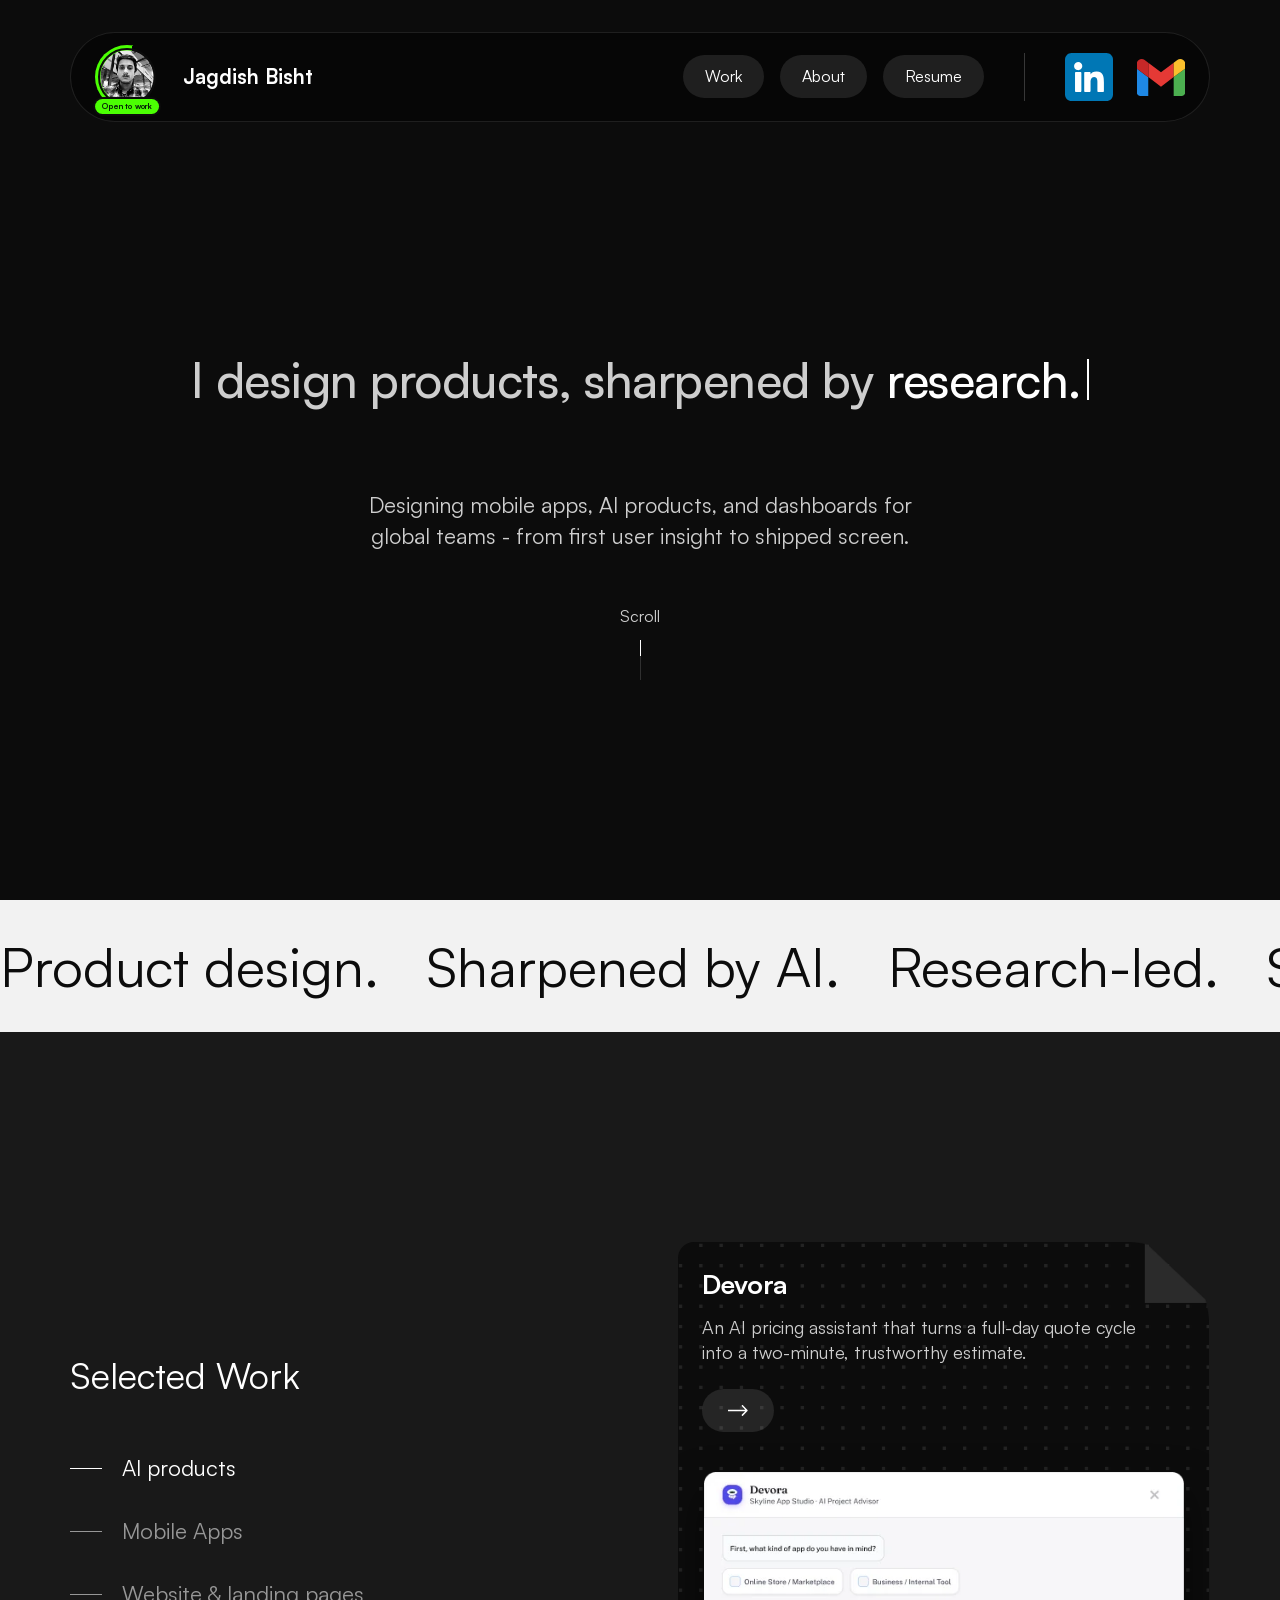
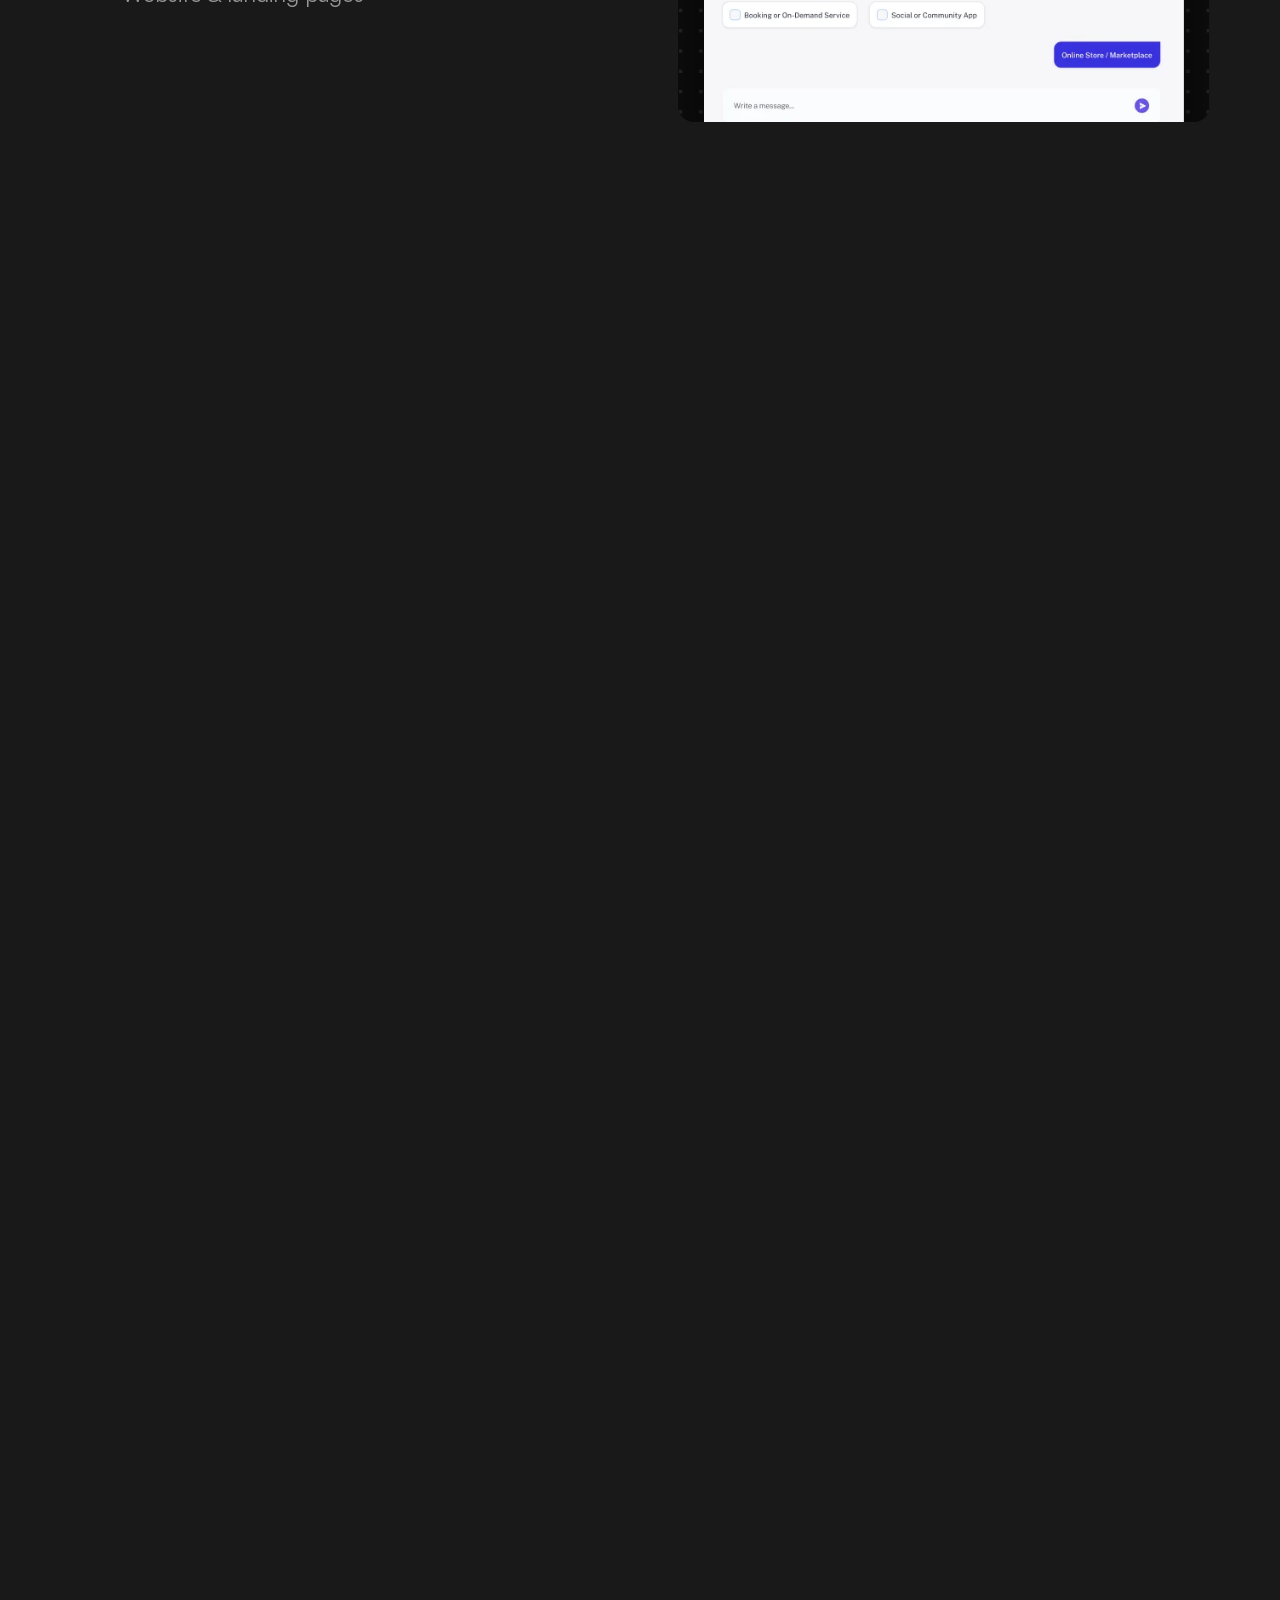
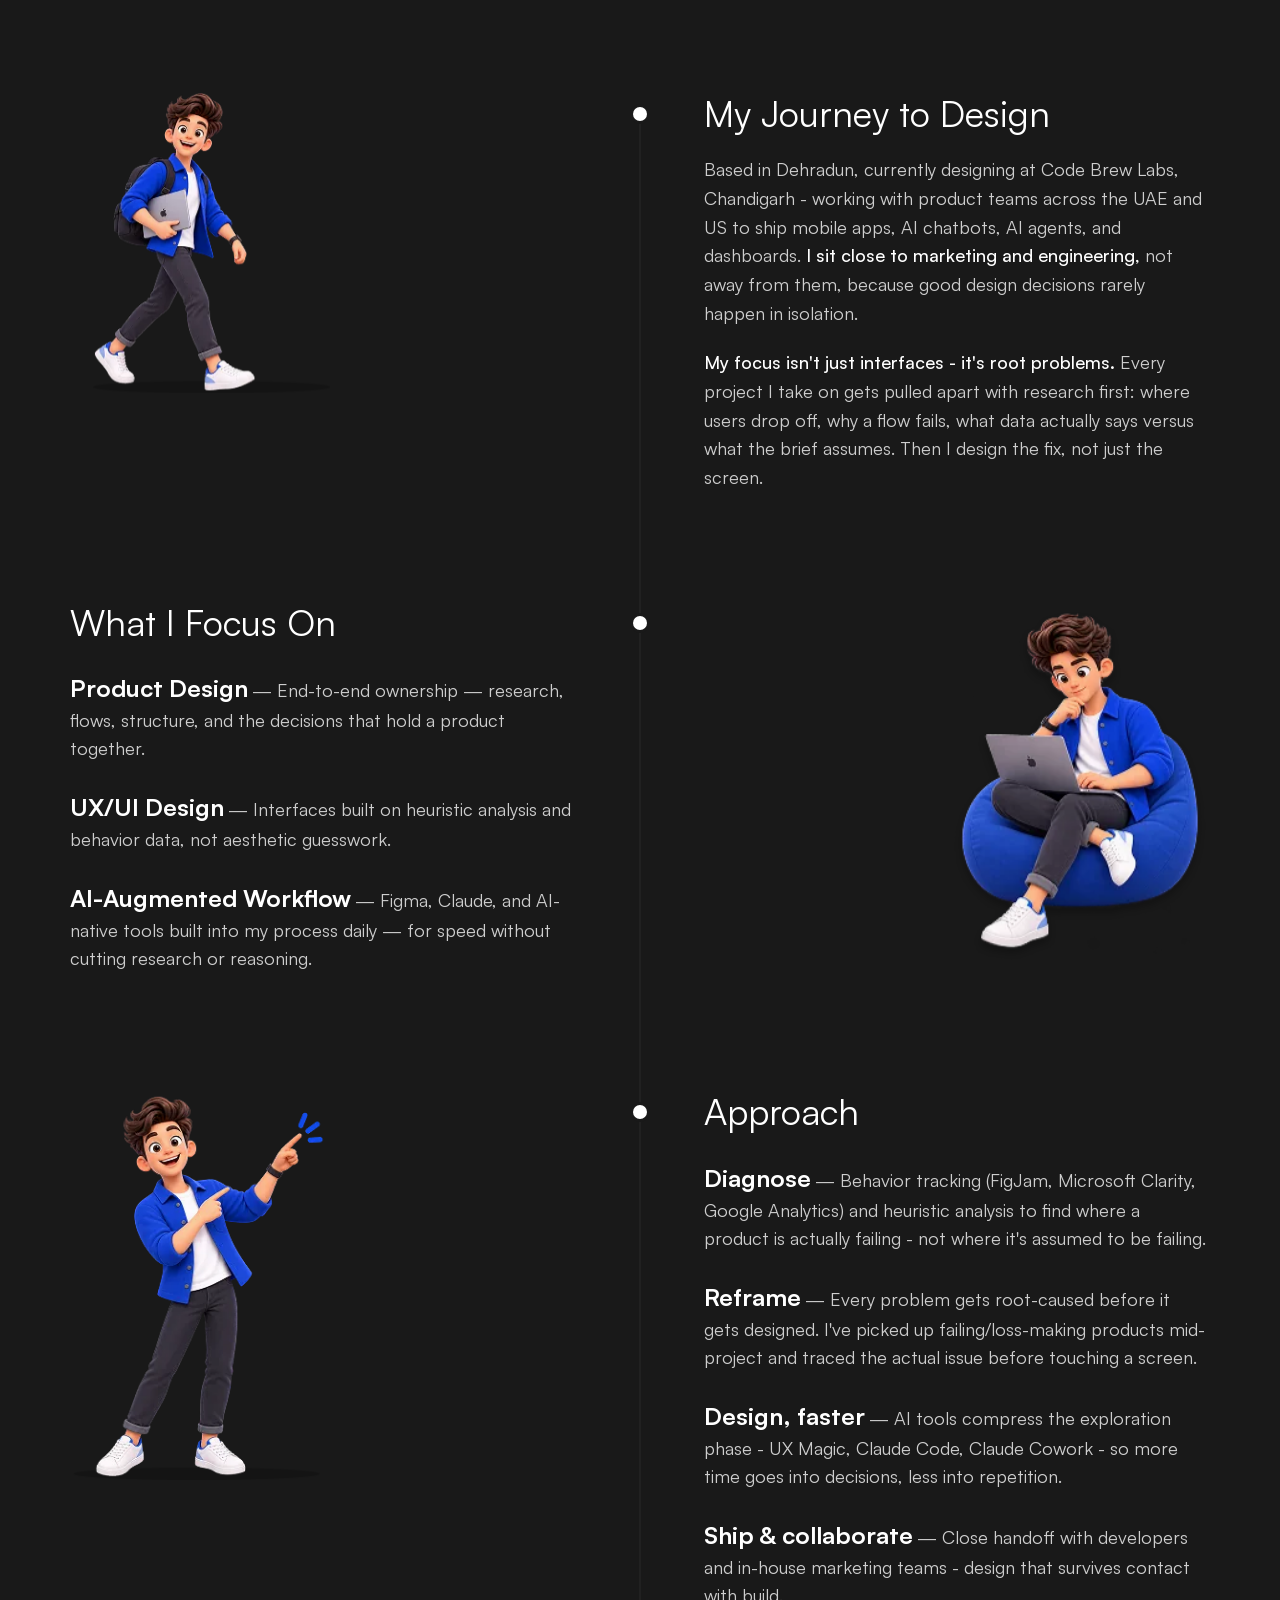
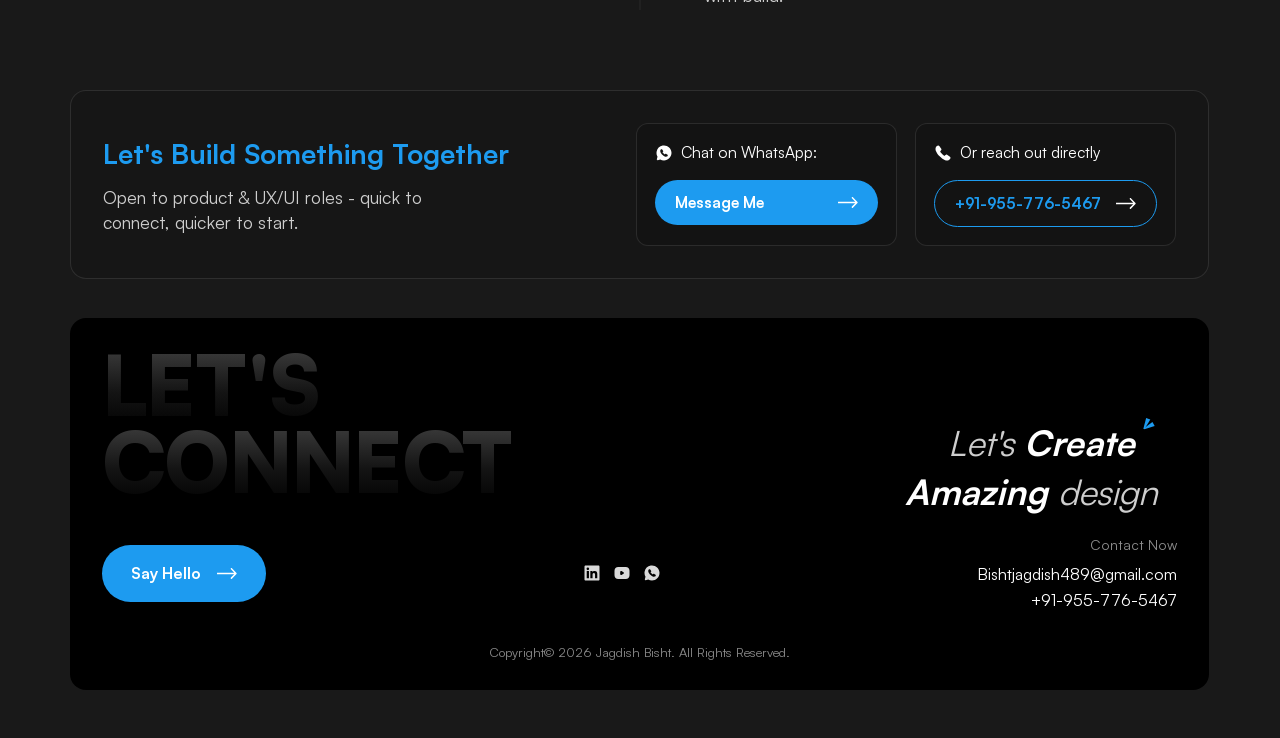
==== index.html @ d76d4dd0 "Make the Selected Work categories clickable The three category labels were decorative. They are now " ====
<!DOCTYPE html>
<html lang="en">
<head>
<meta charset="UTF-8">
<meta name="viewport" content="width=device-width, initial-scale=1.0">
<title>Jagdish Bisht — Product Designer</title>
<link rel="stylesheet" href="css/style.css?v=20260903a">
<!-- Microsoft Clarity -->
<script type="text/javascript">
  (function(c,l,a,r,i,t,y){
    c[a]=c[a]||function(){(c[a].q=c[a].q||[]).push(arguments)};
    t=l.createElement(r);t.async=1;t.src="https://www.clarity.ms/tag/"+i;
    y=l.getElementsByTagName(r)[0];y.parentNode.insertBefore(t,y);
  })(window, document, "clarity", "script", "ybke4p9ocn");
</script>
</head>
<body>

<header class="hero" id="top">
  <nav class="navbar">
    <div class="nav-left">
      <div class="avatar-wrap avatar-wrap--open" title="Open to Product &amp; UX/UI Designer roles">
        <img src="assets/images/profile.webp" alt="Jagdish Bisht" class="avatar" width="195" height="195" loading="lazy" decoding="async">
        <span class="open-badge">Open to work</span>
      </div>
      <span class="logo-name">Jagdish Bisht</span>
    </div>

    <button class="nav-toggle" id="navToggle" aria-label="Toggle menu" aria-expanded="false">
      <span></span><span></span><span></span>
    </button>

    <div class="nav-right" id="navRight">
      <a href="#work" class="nav-pill">Work</a>
      <a href="#about" class="nav-pill">About</a>
      <a href="assets/Jagdish-Bisht-Resume.pdf" class="nav-pill" target="_blank" rel="noopener">Resume</a>
      <span class="divider" aria-hidden="true"></span>
      <a href="https://www.linkedin.com/in/jagdish-bisht-475baa339/" target="_blank" rel="noopener" class="icon-link" aria-label="LinkedIn">
        <img src="assets/icons/linkedin.svg" alt="" loading="lazy" decoding="async">
      </a>
      <a href="https://mail.google.com/mail/?view=cm&fs=1&to=Bishtjagdish489%40gmail.com&su=Product%20design%20opportunity&body=Hi%20Jagdish%2C%0A%0AI%20came%20across%20your%20portfolio%20and%20I%27d%20like%20to%20talk%20to%20you%20about%20a%20product%20design%20role%20on%20our%20team.%0A%0AWhen%20would%20be%20a%20good%20time%20for%20a%20quick%20call%3F%0A" target="_blank" rel="noopener" class="icon-link" aria-label="Email Jagdish">
        <img src="assets/icons/gmail.svg" alt="" loading="lazy" decoding="async">
      </a>
    </div>
  </nav>

  <div class="hero-content">
    <h1 class="hero-heading" id="heroHeading">
      <span class="dim">I design products, sharpened by</span><span class="bright" id="typedWord"></span><span class="type-cursor" aria-hidden="true"></span>
    </h1>
    <p class="hero-sub">Designing mobile apps, AI products, and dashboards for global teams - from first user insight to shipped screen.</p>

    <div class="scroll-indicator">
      <span>Scroll</span>
      <span class="scroll-track"><span class="scroll-line"></span></span>
    </div>
  </div>
</header>

<div class="marquee" aria-hidden="true">
  <div class="marquee-track">
    <span>Product design.</span>
    <span>Sharpened by AI.</span>
    <span>Research-led.</span>
    <span>Shipped fast.</span>
    <span>Built for global teams.</span>
    <span>Product design.</span>
    <span>Sharpened by AI.</span>
    <span>Research-led.</span>
    <span>Shipped fast.</span>
    <span>Built for global teams.</span>
  </div>
</div>

<section class="work" id="work">
  <div class="work-sticky">
    <div class="container work-grid">
      <div class="work-info">
        <h2 class="section-heading">Selected Work</h2>
        <ul class="work-list" id="workList">
          <li class="active"><button type="button" data-cat="0"><span class="dash" aria-hidden="true"></span>AI products</button></li>
          <li><button type="button" data-cat="1"><span class="dash" aria-hidden="true"></span>Mobile Apps</button></li>
          <li><button type="button" data-cat="2"><span class="dash" aria-hidden="true"></span>Website &amp; landing pages</button></li>
        </ul>
      </div>

      <div class="work-card-stack" id="workCardStack">
        <a href="devora.html" class="work-card active" data-index="0" data-cat="0" aria-label="View the Devora case study">
          <h3 class="work-card-title">Devora</h3>
          <p class="work-card-desc">An AI pricing assistant that turns a full-day quote cycle into a two-minute, trustworthy estimate.</p>
          <span class="work-card-arrow">
            <img src="assets/icons/arrow-big.svg" alt="" loading="lazy" decoding="async">
          </span>
          <img class="work-card-shot" src="assets/images/devora-card.webp" alt="Devora AI project advisor chat interface preview" width="564" height="308" loading="lazy" decoding="async">
        </a>

        <a href="matchd.html" class="work-card" data-index="1" data-cat="1" aria-label="View the Match case study">
          <h3 class="work-card-title">Match</h3>
          <p class="work-card-desc">A two-sided hiring app that replaces the resume pile with a 60-second video and an honest match score.</p>
          <span class="work-card-arrow">
            <img src="assets/icons/arrow-big.svg" alt="" loading="lazy" decoding="async">
          </span>
          <img class="work-card-shot" src="assets/images/match-card.webp" alt="Match hiring app video-intro and match preview" width="755" height="650" fetchpriority="high">
        </a>

        <a href="mindbloom.html" class="work-card" data-index="2" data-cat="1" aria-label="View the Mind Bloom case study">
          <h3 class="work-card-title">Mind Bloom</h3>
          <p class="work-card-desc">A merge puzzle built for children and players 45+ alike - seventy rounds that grow into a garden you keep.</p>
          <span class="work-card-arrow">
            <img src="assets/icons/arrow-big.svg" alt="" loading="lazy" decoding="async">
          </span>
          <img class="work-card-shot" src="assets/images/mindbloom-card.webp" alt="Mind Bloom game board and sign-in screen on two phones" width="940" height="700" loading="lazy" decoding="async">
        </a>

        <a href="mar.html" class="work-card" data-index="3" data-cat="2" aria-label="View the MAR case study">
          <h3 class="work-card-title">MAR</h3>
          <p class="work-card-desc">A conversion-driven website for a growth agency - bold brand, clear service structure, and a hierarchy built to convert.</p>
          <span class="work-card-arrow">
            <img src="assets/icons/arrow-big.svg" alt="" loading="lazy" decoding="async">
          </span>
          <img class="work-card-shot" src="assets/images/mar-card.webp" alt="MAR agency website shown across two phones" width="860" height="696" loading="lazy" decoding="async">
        </a>
      </div>
    </div>
  </div>
</section>

<section class="journey" id="about">
  <div class="container journey-grid">
    <span class="timeline-line" aria-hidden="true"></span>
    <span class="timeline-progress" id="timelineProgress" aria-hidden="true"></span>
    <span class="timeline-dot" data-dot="0" aria-hidden="true"></span>
    <span class="timeline-dot" data-dot="1" aria-hidden="true"></span>
    <span class="timeline-dot" data-dot="2" aria-hidden="true"></span>

    <div class="journey-media journey-media--walk">
      <img src="assets/images/character-walking.webp" alt="" width="282" height="326" loading="lazy" decoding="async">
    </div>
    <div class="journey-text journey-text--1">
      <h2 class="section-heading" data-timeline-heading="0">My Journey to Design</h2>
      <p>Based in Dehradun, currently designing at Code Brew Labs, Chandigarh - working with product teams across the UAE and US to ship mobile apps, AI chatbots, AI agents, and dashboards. <strong>I sit close to marketing and engineering,</strong> not away from them, because good design decisions rarely happen in isolation.</p>
      <p><strong>My focus isn't just interfaces - it's root problems.</strong> Every project I take on gets pulled apart with research first: where users drop off, why a flow fails, what data actually says versus what the brief assumes. Then I design the fix, not just the screen.</p>
    </div>

    <div class="journey-text journey-text--2">
      <h2 class="section-heading" data-timeline-heading="1">What I Focus On</h2>
      <div class="focus-item">
        <h3>Product Design</h3>
        <p>— End-to-end ownership — research, flows, structure, and the decisions that hold a product together.</p>
      </div>
      <div class="focus-item">
        <h3>UX/UI Design</h3>
        <p>— Interfaces built on heuristic analysis and behavior data, not aesthetic guesswork.</p>
      </div>
      <div class="focus-item">
        <h3>AI-Augmented Workflow</h3>
        <p>— Figma, Claude, and AI-native tools built into my process daily — for speed without cutting research or reasoning.</p>
      </div>
    </div>
    <div class="journey-media journey-media-right journey-media--sit">
      <img src="assets/images/character-sitting.webp" alt="" width="209" height="306" loading="lazy" decoding="async">
    </div>

    <div class="journey-media journey-media--point">
      <img src="assets/images/character-pointing.webp" alt="" width="272" height="408" loading="lazy" decoding="async">
    </div>
    <div class="journey-text journey-text--3">
      <h2 class="section-heading" data-timeline-heading="2">Approach</h2>
      <div class="focus-item">
        <h3>Diagnose</h3>
        <p>— Behavior tracking (FigJam, Microsoft Clarity, Google Analytics) and heuristic analysis to find where a product is actually failing - not where it's assumed to be failing.</p>
      </div>
      <div class="focus-item">
        <h3>Reframe</h3>
        <p>— Every problem gets root-caused before it gets designed. I've picked up failing/loss-making products mid-project and traced the actual issue before touching a screen.</p>
      </div>
      <div class="focus-item">
        <h3>Design, faster</h3>
        <p>— AI tools compress the exploration phase - UX Magic, Claude Code, Claude Cowork - so more time goes into decisions, less into repetition.</p>
      </div>
      <div class="focus-item">
        <h3>Ship &amp; collaborate</h3>
        <p>— Close handoff with developers and in-house marketing teams - design that survives contact with build.</p>
      </div>
    </div>
  </div>
</section>

<section class="cta" id="contact">
  <div class="container">
    <div class="cta-card">
      <div class="cta-text">
        <h2>Let's Build Something Together</h2>
        <p>Open to product &amp; UX/UI roles - quick to connect, quicker to start.</p>
      </div>
      <div class="cta-actions">
        <div class="cta-box">
          <div class="cta-box-label">
            <img src="assets/icons/whatsapp-filled.svg" alt="" loading="lazy" decoding="async">
            <span>Chat on WhatsApp:</span>
          </div>
          <a href="https://wa.me/919557765467?text=Hi%20Jagdish%2C%20I%20came%20across%20your%20portfolio%20and%20I%27d%20like%20to%20talk%20to%20you%20about%20a%20product%20design%20role%20on%20our%20team.%20When%20would%20be%20a%20good%20time%20for%20a%20quick%20call%3F" class="cta-btn cta-btn-filled">
            Message Me
            <img src="assets/icons/arrow-big.svg" alt="" loading="lazy" decoding="async">
          </a>
        </div>
        <div class="cta-box">
          <div class="cta-box-label">
            <img src="assets/icons/call-filled.svg" alt="" loading="lazy" decoding="async">
            <span>Or reach out directly</span>
          </div>
          <a href="tel:+919557765467" class="cta-btn cta-btn-outline">
            +91-955-776-5467
            <img src="assets/icons/arrow-big.svg" alt="" loading="lazy" decoding="async">
          </a>
        </div>
      </div>
    </div>

    <footer class="site-footer">
      <h2 class="footer-ghost" aria-label="Let's Connect">
        <span>LET'S</span>
        <span>CONNECT</span>
      </h2>

      <div class="footer-tagline">
        <span class="tag-1">Let's <em>Create</em><span class="accent-icon"><img src="assets/icons/abstract-accent.svg" alt="" loading="lazy" decoding="async"></span></span>
        <span class="tag-2"><em>Amazing</em> design</span>
      </div>

      <div class="footer-row">
        <a href="https://wa.me/919557765467?text=Hi%20Jagdish%2C%20I%20came%20across%20your%20portfolio%20and%20I%27d%20like%20to%20talk%20to%20you%20about%20a%20product%20design%20role%20on%20our%20team.%20When%20would%20be%20a%20good%20time%20for%20a%20quick%20call%3F" target="_blank" rel="noopener" class="say-hello say-hello--filled">
          Say Hello
          <img src="assets/icons/arrow-big.svg" alt="" loading="lazy" decoding="async">
        </a>

        <div class="social-row">
          <a href="https://www.linkedin.com/in/jagdish-bisht-475baa339/" target="_blank" rel="noopener" aria-label="LinkedIn"><img src="assets/icons/linkedin-mono.svg" alt="" loading="lazy" decoding="async"></a>
          <a href="https://www.youtube.com/@joybishtux" target="_blank" rel="noopener" aria-label="YouTube"><img src="assets/icons/youtube.svg" alt="" loading="lazy" decoding="async"></a>
          <a href="https://wa.me/919557765467?text=Hi%20Jagdish%2C%20I%20came%20across%20your%20portfolio%20and%20I%27d%20like%20to%20talk%20to%20you%20about%20a%20product%20design%20role%20on%20our%20team.%20When%20would%20be%20a%20good%20time%20for%20a%20quick%20call%3F" target="_blank" rel="noopener" aria-label="WhatsApp"><img src="assets/icons/whatsapp-filled.svg" alt="" loading="lazy" decoding="async"></a>
        </div>

        <div class="contact-block">
          <span class="contact-label">Contact Now</span>
          <a href="mailto:Bishtjagdish489@gmail.com">Bishtjagdish489@gmail.com</a>
          <a href="tel:+919557765467">+91-955-776-5467</a>
        </div>
      </div>

      <p class="copyright">Copyright© 2026 Jagdish Bisht. All Rights Reserved.</p>
    </footer>
  </div>
</section>

<script src="js/script.js?v=20260903e"></script>
</body>
</html>
---- css/style.css ----
/* ---------- Design tokens ---------- */
:root {
  --container-max: 90rem;   /* 1440px at the 16px design root */
  --side-margin: 5rem;      /* 80px  */
  --gutter: 1.5rem;         /* 24px  */

  --bg-page: #191919;
  --bg-hero: #0C0C0C;

  --pill-bg: rgba(0, 0, 0, 0.5);
  --pill-border: rgba(255, 255, 255, 0.1);
  --nav-btn-bg: rgba(255, 255, 255, 0.1);
  --nav-btn-bg-hover: rgba(255, 255, 255, 0.18);
  --divider-color: rgba(255, 255, 255, 0.2);

  --text-primary: #FFFFFF;
  --text-secondary: #CECECE;
  --text-muted: rgba(255, 255, 255, 0.55);
  --accent-green: #4BFF03;
  --accent-blue: #1D9BF0;
  --marquee-bg: #F2F2F2;
  --marquee-text: #0C0C0C;
  --card-bg: rgba(0, 0, 0, 0.35);
  --card-border: rgba(255, 255, 255, 0.1);

  --font-body: 'Satoshi', -apple-system, BlinkMacSystemFont, 'Segoe UI', sans-serif;

  --devora-accent: #5149E9;
  --devora-shot-bg: #0D0C2D;
  --devora-hero-bg: #302B82;
  --devora-pink: #FFAFA3;
  --devora-pink-fold: #CB8075;
  --devora-yellow: #FFEDA3;
  --devora-yellow-fold: #CBC175;
  --devora-card-bg: #252525;

  --match-accent: #0A66C2;
  --match-blue: #248BF9;
  --match-teal: #10D4B0;
  --match-shot-bg: #063D74;
  --match-hero-bg: #0044B1;
  --match-quote-bg: #3B2F2E;
  --match-olive-bg: #3B392E;
  --match-gold: #FFEDA3;
  --match-salmon: #FFAFA3;

  --mar-accent: #6C5CE7;
  --mar-accent-light: #A29BFE;
  --mar-ink: #0C0C13;
  --mar-muted: #82827C;
  --mar-paper: #F1F0EF;
  --mar-card-bg: #202020;
  --mar-gradient: linear-gradient(120deg, #A29BFE 0%, #6C5CE7 100%);
}

/* Large screens: 1440 was capping the layout and leaving ~233px of dead margin
   each side at 1920. Step the container up so the design breathes instead of
   sitting in a narrow column. Below 1600 nothing changes. */
/* ---------- Proportional scaling above the 1440 design width ----------
   Every length below is in rem, so moving the root font-size scales type,
   spacing, radii and layout together: a 1920 screen gets the 1440 design at
   1.33x, not the 1440 design stranded in a wider window. 1440 and below are
   untouched at the 16px root. Capped so 4K doesn't turn into a poster. */
html { font-size: 16px; }
@media (min-width: 1441px) {
  html { font-size: min(calc(100vw / 90), 22px); }
}

/* ---------- Fonts (self-hosted) ---------- */
@font-face {
  font-family: 'Satoshi';
  src: url('../assets/fonts/Satoshi-Regular.woff2') format('woff2');
  font-weight: 400;
  font-style: normal;
  font-display: swap;
}
@font-face {
  font-family: 'Satoshi';
  src: url('../assets/fonts/Satoshi-Medium.woff2') format('woff2');
  font-weight: 500;
  font-style: normal;
  font-display: swap;
}
@font-face {
  font-family: 'Satoshi';
  src: url('../assets/fonts/Satoshi-Bold.woff2') format('woff2');
  font-weight: 700;
  font-style: normal;
  font-display: swap;
}
@font-face {
  font-family: 'Satoshi';
  src: url('../assets/fonts/Satoshi-Black.woff2') format('woff2');
  font-weight: 900;
  font-style: normal;
  font-display: swap;
}

/* ---------- Reset ---------- */
* { margin: 0; padding: 0; box-sizing: border-box; }

html { scroll-behavior: smooth; }

body {
  background: var(--bg-page);
  color: var(--text-primary);
  font-family: var(--font-body);
  line-height: 1.4;
  -webkit-font-smoothing: antialiased;
}

/* height:auto is required: every <img> carries width/height attributes so the
   browser can reserve space, and without this the attribute height wins and
   squashes the image. Class rules that set an explicit height still win. */
img { display: block; max-width: 100%; height: auto; }
a { text-decoration: none; color: inherit; }
button { font-family: inherit; }

.container {
  max-width: var(--container-max);
  margin-inline: auto;
  padding-inline: clamp(1.25rem, 5.5vw, var(--side-margin));
}

/* ---------- Hero / Header ---------- */
.hero {
  background: var(--bg-hero);
  padding-top: clamp(1.25rem, 3.5vh, 3rem);
  padding-bottom: clamp(1.5rem, 4vh, 3rem);
  height: 100vh;
  min-height: 35rem;
  display: flex;
  flex-direction: column;
  overflow: hidden;
}

.navbar {
  max-width: var(--container-max);
  width: calc(100% - clamp(2.5rem, 11vw, 10rem));
  margin-inline: auto;
  background: var(--pill-bg);
  border: 1px solid var(--pill-border);
  border-radius: 62.4375rem;
  height: 5.625rem;
  display: flex;
  align-items: center;
  justify-content: space-between;
  padding-inline: 1.5rem;
  position: relative;
  z-index: 20;
}

.nav-left {
  display: flex;
  align-items: center;
  gap: 1.5rem;
  min-width: 0;
}

.avatar-wrap {
  position: relative;
  width: 4rem;
  height: 4rem;
  flex-shrink: 0;
}

.avatar {
  width: 4rem;
  height: 4rem;
  border-radius: 50%;
  object-fit: cover;
  border: 1px solid var(--pill-border);
}

.status-dot {
  position: absolute;
  left: 81.25%;
  top: 87.5%;
  transform: translate(-50%, -50%);
  width: 0.5rem;
  height: 0.5rem;
  border-radius: 50%;
  background: var(--accent-green);
  box-shadow: 0 0 0 2px var(--bg-hero);
}

/* ---------- "Open to work" ring, LinkedIn-style ----------
   The availability signal rides on the avatar so it appears on every page,
   instead of a one-off pill that only existed in the home hero. */
.avatar-wrap--open {
  padding: 0.1875rem;
  border-radius: 50%;
  background: conic-gradient(from 150deg, var(--accent-green) 0deg 220deg, transparent 220deg 360deg);
}
.avatar-wrap--open .avatar {
  width: 100%;
  height: 100%;
  border: 2px solid var(--bg-hero);
}
.open-badge {
  position: absolute;
  left: 50%;
  bottom: -5px;
  transform: translateX(-50%);
  padding: 2px 0.4375rem;
  border-radius: 62.4375rem;
  background: var(--accent-green);
  color: #06210A;
  font-size: 0.5rem;
  font-weight: 700;
  letter-spacing: 0.02em;
  line-height: 1.3;
  white-space: nowrap;
  box-shadow: 0 0 0 2px var(--bg-hero);
  pointer-events: none;
}
.case-header .avatar-wrap--open .avatar,
.case-header .open-badge { box-shadow: 0 0 0 2px var(--bg-page); border-color: var(--bg-page); }

@media (max-width: 560px) {
  .open-badge { font-size: 0.4375rem; padding: 2px 0.3125rem; bottom: -4px; }
}

.logo-name {
  font-weight: 700;
  font-size: clamp(1rem, 1.6vw, 1.5rem);
  color: var(--text-primary);
  white-space: nowrap;
  overflow: hidden;
  text-overflow: ellipsis;
}

.nav-right {
  display: flex;
  align-items: center;
  gap: 1rem;
}

.nav-pill {
  background: var(--nav-btn-bg);
  border-radius: 62.4375rem;
  height: 2.6875rem;
  display: flex;
  align-items: center;
  padding-inline: 1.375rem;
  font-size: 1rem;
  font-weight: 400;
  color: var(--text-primary);
  white-space: nowrap;
  transition: background 0.2s ease;
}

.nav-pill:hover { background: var(--nav-btn-bg-hover); }

.divider {
  width: 1px;
  height: 3rem;
  background: var(--divider-color);
  margin-inline: 1.5rem;
  flex-shrink: 0;
}

.icon-link {
  width: 3rem;
  height: 3rem;
  flex-shrink: 0;
  display: flex;
  align-items: center;
  justify-content: center;
  transition: transform 0.2s ease;
}

.icon-link:hover { transform: translateY(-2px); }

.icon-link img { width: 100%; height: 100%; }

.icon-link + .icon-link { margin-left: 0.5rem; }

/* Hamburger (hidden on desktop) */
.nav-toggle {
  display: none;
  flex-direction: column;
  justify-content: center;
  gap: 0.3125rem;
  width: 2.5rem;
  height: 2.5rem;
  background: transparent;
  border: none;
  cursor: pointer;
  flex-shrink: 0;
}

.nav-toggle span {
  display: block;
  width: 1.375rem;
  height: 2px;
  background: var(--text-primary);
  border-radius: 2px;
  transition: transform 0.25s ease, opacity 0.25s ease;
}

.nav-toggle.open span:nth-child(1) { transform: translateY(7px) rotate(45deg); }
.nav-toggle.open span:nth-child(2) { opacity: 0; }
.nav-toggle.open span:nth-child(3) { transform: translateY(-7px) rotate(-45deg); }

/* ---------- Hero content ---------- */
.hero-content {
  flex: 1;
  display: flex;
  flex-direction: column;
  align-items: center;
  justify-content: center;
  text-align: center;
  padding-inline: clamp(1.25rem, 6vw, 5rem);
  margin-top: clamp(2rem, 5vh, 4.5rem);
  min-width: 0;
  min-height: 0;
}

.hero-heading {
  min-width: 0;
  white-space: nowrap;
  text-align: left;
  font-size: clamp(1rem, 1.35rem + 2.1vw, 4.25rem);
  font-weight: 500;
  letter-spacing: -0.01em;
  line-height: 1.2;
}

.hero-heading .dim { color: var(--text-secondary); }
.hero-heading .bright {
  color: var(--text-primary);
  font-weight: 500;
  margin-left: 0.28em;
}

.type-cursor {
  display: inline-block;
  width: 0.05em;
  margin-left: 0.12em;
  height: 0.85em;
  background: var(--text-primary);
  vertical-align: -0.05em;
  animation: caret-blink 0.9s step-end infinite;
}

@keyframes caret-blink {
  0%, 100% { opacity: 1; }
  50% { opacity: 0; }
}

.hero-sub {
  max-width: 37.5rem;
  width: 100%;
  min-width: 0;
  text-wrap: balance;
  margin-top: clamp(2.5rem, 9vh, 7.5rem);
  font-size: clamp(0.85rem, 0.8rem + 0.7vw, 1.6rem);
  font-weight: 400;
  color: var(--text-secondary);
}

.scroll-indicator {
  margin-top: clamp(1.5rem, 6vh, 4.5rem);
  display: flex;
  flex-direction: column;
  align-items: center;
  gap: 0.75rem;
  color: var(--text-secondary);
  font-size: 1rem;
}

.scroll-track {
  position: relative;
  display: block;
  width: 1px;
  height: 2.5rem;
  overflow: hidden;
  background: rgba(255, 255, 255, 0.15);
}

.scroll-line {
  position: absolute;
  left: 0;
  top: 0;
  width: 1px;
  height: 1rem;
  background: var(--text-primary);
  animation: scroll-cue 1.8s cubic-bezier(0.76, 0, 0.24, 1) infinite;
}

@keyframes scroll-cue {
  0% { transform: translateY(-100%); }
  100% { transform: translateY(250%); }
}

@media (prefers-reduced-motion: reduce) {
  .scroll-line { animation: none; }
  .type-cursor { animation: none; }
}

@media (max-width: 640px) {
  .hero-heading { white-space: normal; font-size: clamp(1.5rem, 5vw, 2.25rem); }
}

/* ---------- Section heading (shared) ---------- */
.section-heading {
  font-size: clamp(1.4rem, 0.9rem + 1.9vw, 2.25rem);
  font-weight: 400;
  color: var(--text-primary);
  line-height: 1.2;
}

/* ---------- Marquee ---------- */
.marquee {
  background: var(--marquee-bg);
  color: var(--marquee-text);
  overflow: hidden;
  padding-block: clamp(1rem, 3vw, 1.75rem);
  white-space: nowrap;
}

.marquee-track {
  display: inline-flex;
  align-items: baseline;
  gap: 3rem;
  animation: marquee 26s linear infinite;
  will-change: transform;
}

.marquee-track span {
  font-size: clamp(1.75rem, 1rem + 3vw, 3.5rem);
  font-weight: 400;
}

@keyframes marquee {
  from { transform: translateX(0); }
  to { transform: translateX(-50%); }
}

@media (prefers-reduced-motion: reduce) {
  .marquee-track { animation: none; }
}

/* ---------- Selected Work ---------- */
.work {
  position: relative;
  background: var(--bg-page);
  height: 420vh;              /* ~105vh of dwell per work card */
}

.work-sticky {
  position: sticky;
  top: 0;
  height: 100vh;
  display: flex;
  align-items: center;
  overflow: hidden;
}

.work-grid {
  width: 100%;
  display: grid;
  grid-template-columns: 1fr 1fr;
  gap: clamp(2rem, 6vw, 5rem);
  align-items: center;
}

.work-list {
  list-style: none;
  margin-top: clamp(2rem, 5vw, 3.5rem);
  display: flex;
  flex-direction: column;
  gap: clamp(1.25rem, 3vw, 2rem);
}

.work-list li { display: block; }

/* The category is a real button: keyboard-reachable and announced as a control,
   since activating it drives the card stack to that category. */
.work-list button {
  display: flex;
  align-items: center;
  gap: 1.25rem;
  width: 100%;
  padding: 0;
  border: 0;
  background: none;
  font: inherit;
  font-size: clamp(1.1rem, 0.9rem + 0.6vw, 1.5rem);
  text-align: left;
  color: var(--text-muted);
  cursor: pointer;
}

.work-list li.active button,
.work-list button:hover { color: var(--text-primary); }

.work-list button:focus-visible {
  outline: 2px solid var(--accent-green);
  outline-offset: 6px;
  border-radius: 4px;
}

.work-list .dash {
  width: 2rem;
  height: 1px;
  background: currentColor;
  flex-shrink: 0;
}

.work-card-stack {
  position: relative;
  width: 100%;
  aspect-ratio: 1256 / 1136;
  max-height: 78vh;
}

.work-card {
  position: absolute;
  inset: 0;
  display: block;
  background-image: url('../assets/images/work-card-bg.webp');
  background-size: 100% 100%;
  background-repeat: no-repeat;
  border-radius: 1rem;
  padding: clamp(1.25rem, 4.5%, 3rem) clamp(1.25rem, 4.5%, 3rem) 0;
  overflow: hidden;
  opacity: 0;
  transform: translateY(18px) scale(0.98);
  transition: opacity 0.6s ease, transform 0.6s ease;
  pointer-events: none;
  color: inherit;
  text-decoration: none;
  cursor: pointer;
}

.work-card.active {
  opacity: 1;
  transform: translateY(0) scale(1);
  pointer-events: auto;
}

.work-card-title {
  font-size: clamp(1.25rem, 1rem + 0.8vw, 2rem);
  font-weight: 700;
  color: var(--text-primary);
}

.work-card-desc {
  margin-top: 0.75rem;
  max-width: 90%;
  font-size: clamp(0.95rem, 0.8rem + 0.4vw, 1.125rem);
  color: var(--text-secondary);
}

.work-card-arrow {
  margin-top: 1.5rem;
  display: inline-flex;
  align-items: center;
  justify-content: center;
  width: 4.5rem;
  height: 2.6875rem;
  border-radius: 62.4375rem;
  background: var(--nav-btn-bg);
}

.work-card-arrow img {
  width: 1.25rem;
  height: auto;
}

.work-card-shot {
  display: block;
  width: 100%;
  max-width: 30rem;
  margin: clamp(1.25rem, 4vw, 2.5rem) auto 0;
  border-radius: 0.5rem 0.5rem 0 0;
  box-shadow: 0 20px 40px rgba(0, 0, 0, 0.5);
}

/* ---------- Journey / About / Approach ---------- */
.journey {
  background: var(--bg-page);
  padding-block: clamp(3rem, 8vw, 5rem);
}

.journey-grid {
  position: relative;
  display: grid;
  grid-template-columns: 1fr 1fr;
  align-items: start;
  column-gap: clamp(4rem, 10vw, 10rem);
  row-gap: clamp(3.5rem, 8.5vw, 7.75rem);
}

.timeline-line {
  position: absolute;
  left: 50%;
  top: 0;
  bottom: 0;
  width: 1px;
  background: rgba(255, 255, 255, 0.07);
  transform: translateX(-50%);
}

.timeline-progress {
  position: absolute;
  left: 50%;
  top: 0;
  bottom: 0;
  width: 1px;
  background: var(--text-primary);
  transform: translateX(-50%) scaleY(0);
  transform-origin: top;
  will-change: transform;
}

.timeline-dot {
  position: absolute;
  left: 50%;
  top: 0;
  width: 0.875rem;
  height: 0.875rem;
  transform: translate(-50%, -50%);
  background: var(--text-primary);
  border-radius: 50%;
  box-shadow: 0 0 0 3px var(--bg-page);
  z-index: 2;
}

.journey-text { position: relative; align-self: start; }

.journey-text p, .focus-item p {
  margin-top: 1.25rem;
  font-size: 1.125rem;
  line-height: 1.6;
  color: var(--text-secondary);
}

.journey-text p strong { color: var(--text-primary); font-weight: 500; }

.focus-item { margin-top: 1.75rem; }
.focus-item h3 {
  font-size: 1.5rem;
  font-weight: 700;
  color: var(--text-primary);
  display: inline;
}
.focus-item p { display: inline; margin: 0; }

.journey-media { display: flex; align-items: flex-start; justify-content: flex-start; }
.journey-media img { width: 100%; max-width: 16.25rem; height: auto; }
.journey-media-right { justify-content: flex-end; }

/* ---------- CTA ---------- */
/* same trailing space on every page — case studies set the same 48px below */
.cta { background: var(--bg-page); padding-bottom: 3rem; }

.cta-card {
  background: rgba(0, 0, 0, 0.1);
  border: 1px solid var(--card-border);
  border-radius: 1rem;
  padding: clamp(1.25rem, 2.5vw, 2.5rem);
  display: flex;
  flex-wrap: nowrap;
  align-items: center;
  justify-content: space-between;
  gap: clamp(1rem, 3vw, 2.5rem);
}

.cta-text {
  flex: 1 1 auto;
  min-width: 0;
}

.cta-text h2 {
  font-size: clamp(1.15rem, 0.7rem + 1.3vw, 2rem);
  font-weight: 700;
  color: var(--accent-blue);
}

.cta-text p {
  margin-top: 0.75rem;
  max-width: 21.25rem;
  font-size: clamp(0.85rem, 0.7rem + 0.5vw, 1.125rem);
  color: var(--text-secondary);
}

.cta-actions {
  display: grid;
  grid-template-columns: 1fr 1fr;
  flex-shrink: 0;
  gap: clamp(0.625rem, 1.4vw, 1.25rem);
}

.cta-box {
  background: rgba(0, 0, 0, 0.15);
  border: 1px solid var(--card-border);
  border-radius: 0.75rem;
  padding: clamp(0.75rem, 1.4vw, 1.25rem);
}

.cta-box-label {
  display: flex;
  align-items: center;
  gap: 0.5rem;
  font-size: clamp(0.8rem, 0.65rem + 0.4vw, 1.125rem);
  color: var(--text-primary);
  white-space: nowrap;
}

.cta-box-label img { width: 1.125rem; height: 1.125rem; flex-shrink: 0; }

.cta-btn {
  margin-top: clamp(0.625rem, 1.4vw, 1rem);
  width: 100%;
  display: flex;
  align-items: center;
  justify-content: space-between;
  gap: clamp(0.5rem, 1.2vw, 1rem);
  border-radius: 62.4375rem;
  padding: clamp(0.5rem, 1vw, 0.75rem) clamp(0.75rem, 1.6vw, 1.25rem);
  font-weight: 700;
  font-size: clamp(0.8rem, 0.65rem + 0.4vw, 1rem);
  white-space: nowrap;
  box-sizing: border-box;
}

.cta-btn-filled { background: var(--accent-blue); color: #fff; }
.cta-btn-outline { border: 1px solid var(--accent-blue); color: var(--accent-blue); }
.cta-btn img { width: 1.25rem; height: auto; }

/* ---------- Footer ---------- */
.site-footer {
  position: relative;
  margin-top: clamp(1.5rem, 3vw, 2.5rem);
  background: #000;
  border-radius: 1rem;
  padding: clamp(1.25rem, 2.2vw, 2rem) clamp(1.25rem, 2.5vw, 2.5rem);
  overflow: hidden;
}

.footer-ghost {
  display: flex;
  flex-direction: column;
  gap: 0;
  line-height: 0.92;
}

.footer-ghost span {
  display: block;
  font-family: var(--font-body);
  font-weight: 900;
  font-size: clamp(2rem, 1.2rem + 5vw, 6.5rem);
  letter-spacing: -0.02em;
  background: linear-gradient(180deg, #3d3d3d 0%, #141414 60%, #050505 100%);
  -webkit-background-clip: text;
  background-clip: text;
  color: transparent;
}

.footer-tagline {
  position: absolute;
  top: 27%;
  right: clamp(1.5rem, 4vw, 5rem);
  display: flex;
  flex-direction: column;
  align-items: flex-end;
  text-align: right;
  font-style: italic;
  font-size: clamp(1.25rem, 0.75rem + 1.8vw, 2.25rem);
}

.footer-tagline .tag-1 { color: var(--text-secondary); font-weight: 400; }
.footer-tagline .tag-1 em { color: var(--text-primary); font-weight: 700; font-style: italic; }
.footer-tagline .tag-2 { color: var(--text-secondary); font-weight: 400; }
.footer-tagline .tag-2 em { color: var(--text-primary); font-weight: 700; font-style: italic; }

.accent-icon {
  display: inline-block;
  width: 0.5em;
  margin-left: 0.15em;
  transform: translateY(-0.6em);
}

.accent-icon img { width: 100%; display: block; }

.footer-row {
  margin-top: clamp(1.25rem, 3vw, 2.25rem);
  display: flex;
  flex-wrap: wrap;
  align-items: center;
  justify-content: space-between;
  gap: 2rem;
}

.say-hello {
  display: inline-flex;
  align-items: center;
  gap: 1rem;
  border: 1px solid var(--text-primary);
  border-radius: 62.4375rem;
  padding: 1rem 1.75rem;
  font-weight: 700;
  color: var(--text-primary);
  flex-shrink: 0;
}

.say-hello img { flex-shrink: 0; width: 1.25rem; height: auto; }

.social-row { display: flex; align-items: center; gap: 0.75rem; }
.social-row img, .social-row svg { width: 1.125rem; height: 1.125rem; display: block; }

.contact-block {
  display: flex;
  flex-direction: column;
  gap: 0.25rem;
  font-size: 1rem;
  color: var(--text-primary);
  text-align: right;
}

.contact-label { color: var(--text-muted); font-size: 0.875rem; margin-bottom: 0.25rem; }

.copyright {
  margin-top: clamp(1.25rem, 3vw, 2rem);
  text-align: center;
  font-size: clamp(0.7rem, 0.6rem + 0.25vw, 0.85rem);
  color: var(--text-muted);
}

/* ---------- Responsive ---------- */
@media (max-width: 900px) {
  .nav-toggle { display: flex; }

  .nav-right {
    position: absolute;
    top: calc(100% + 0.75rem);
    right: 0;
    left: 0;
    background: #0f0f0f;
    border: 1px solid var(--pill-border);
    border-radius: 1.5rem;
    flex-direction: column;
    align-items: stretch;
    padding: 1rem;
    gap: 0.75rem;
    display: none;
    z-index: 30;
  }

  .nav-right.open { display: flex; }

  .nav-pill {
    justify-content: center;
    width: 100%;
  }

  .divider { display: none; }

  .icon-link { margin-inline: auto; }
}

@media (max-width: 560px) {
  .navbar { height: auto; padding: 0.75rem 1rem; border-radius: 2rem; }
  .avatar, .avatar-wrap { width: 3rem; height: 3rem; }
  .logo-name { font-size: 1rem; }
}

@media (max-width: 860px) {
  .work-grid { grid-template-columns: 1fr; }

  .journey-grid { grid-template-columns: 1fr; }
  .timeline-line { display: none; }
  .timeline-dot { display: none; }
  .journey-media { order: initial; }
  .journey-media img { max-width: 17.5rem; }

  .cta-card { flex-direction: column; align-items: stretch; }
  .cta-actions { flex-direction: column; }
  .cta-box { width: 100%; }

  .footer-row { flex-direction: column; align-items: flex-start; }
  .contact-block { text-align: left; }
  .accent-icon { display: none; }
}

@media (max-width: 480px) {
  .work-card-shot { border-radius: 0.5rem; }
}

/* =====================================================
   Case Study Page (Devora, etc.)
===================================================== */

.case-header {
  background: var(--bg-page);
  padding-top: clamp(1.25rem, 3.5vh, 3rem);
}

/* Must stay positioned: the mobile dropdown is absolute and anchors to this.
   With `static` it resolved against the viewport and opened below the fold. */
.case-header .navbar { position: relative; }

.case-main {
  background: var(--bg-page);
}

/* ---------- Hero ---------- */
.case-hero {
  padding-block: 6.25rem 2rem;
}

.case-hero-title {
  display: flex;
  align-items: center;
  gap: 1.25rem;
  align-self: start;
}

.case-logo {
  width: 4rem;
  height: 4rem;
  border-radius: 1rem;
  flex-shrink: 0;
  object-fit: cover;
  object-position: left center;
}

.case-hero-title h1 {
  font-size: clamp(1.5rem, 1rem + 2vw, 2rem);
  font-weight: 700;
  color: var(--text-primary);
}

.case-hero-tagline {
  max-width: 53.125rem;
  font-size: clamp(1.4rem, 1rem + 1.6vw, 2rem);
  font-weight: 400;
  color: var(--text-secondary);
  line-height: 1.3;
}

.case-shot {
  margin-top: 3rem;
  background: var(--devora-shot-bg);
  border-radius: 1rem;
  padding: 1.5rem 1.5rem 0 1.5rem;
  overflow: hidden;
  display: flex;
  justify-content: center;
}

.case-shot--hero { background: var(--devora-hero-bg); }

.case-shot img { width: 100%; max-width: 100%; border-radius: 0.5rem 0.5rem 0 0; display: block; }

.case-shot--photo { background: #000; padding: 0; overflow: hidden; }
.case-shot--photo img { border-radius: 1rem; }

.case-meta {
  margin-top: 2rem;
  display: grid;
  grid-template-columns: repeat(3, auto);
  gap: clamp(2rem, 5vw, 4rem);
}

.case-meta-label {
  display: block;
  font-size: 1rem;
  font-weight: 700;
  color: var(--text-primary);
  text-transform: uppercase;
  letter-spacing: 0.02em;
}

.case-meta-value {
  display: block;
  margin-top: 0.625rem;
  font-size: clamp(1rem, 0.9rem + 0.4vw, 1.125rem);
  color: var(--text-primary);
}

/* ---------- Section grid ---------- */
.case-section { padding-block: 3rem; }

.case-grid {
  display: grid;
  grid-template-columns: minmax(140px, 260px) 1fr;
  column-gap: clamp(2rem, 6vw, 5rem);
  align-items: start;
}

.case-label {
  position: sticky;
  top: clamp(6.25rem, 14vh, 10rem);
  align-self: start;
  font-size: clamp(2.125rem, 1.4rem + 2.2vw, 2.875rem);
  font-weight: 500;
  color: var(--text-primary);
  line-height: 1.15;
  letter-spacing: -0.01em;
}

.case-col {
  display: flex;
  flex-direction: column;
  gap: 2rem;
}

.case-block h2 {
  font-size: clamp(1.25rem, 1rem + 0.9vw, 1.5rem);
  font-weight: 500;
  color: var(--text-primary);
  letter-spacing: -0.01em;
}

.case-block p {
  margin-top: 0.875rem;
  font-size: 1.125rem;
  line-height: 1.55;
  color: var(--text-primary);
}

.case-block p strong { color: var(--text-primary); font-weight: 600; }

.case-tag {
  display: inline-block;
  font-size: 1rem;
  font-weight: 400;
  color: var(--text-primary);
}

/* ---------- Icon cards (2x2) ---------- */
.icon-card-grid {
  display: grid;
  grid-template-columns: minmax(0, 1fr) minmax(0, 1fr);
  align-items: stretch;
  gap: 1.75rem;
}

/* three-up variant (e.g. Devora's "three principles") */
.icon-card-grid--3 { grid-template-columns: repeat(3, minmax(0, 1fr)); }

.icon-card {
  display: flex;
  flex-direction: column;
  background: var(--devora-card-bg);
  border-radius: 1rem;
  padding: 2rem;
}

.icon-card img { width: 1.75rem; height: 1.75rem; }

.icon-card h3 {
  margin-top: 1rem;
  font-size: 1.25rem;
  font-weight: 700;
  color: var(--text-primary);
}

.icon-card p {
  margin-top: 0.75rem;
  font-size: 1rem;
  line-height: 1.55;
  color: var(--text-secondary);
}

/* ---------- Stat cards (folded corner) ---------- */
.stat-card-grid {
  display: grid;
  grid-template-columns: 1fr 1fr;
  align-items: stretch;
  gap: 1.75rem;
}

.stat-card {
  position: relative;
  display: flex;
  flex-direction: column;
  border-radius: 0.75rem;
  padding: 1.75rem;
  overflow: hidden;
  color: #1a1a1a;
  background-size: 100% 100%;
  background-repeat: no-repeat;
}

/* Folded-corner cards — the artwork from the design. */
.stat-card--pink {
  background-image: url('../assets/images/devora/card-pink.webp');
  background-size: 100% 100%;
  background-repeat: no-repeat;
  overflow: hidden;
}

.stat-card-num {
  display: block;
  font-size: 1.5rem;
  font-weight: 700;
}

.stat-card p {
  margin-top: 0.625rem;
  font-size: 1rem;
  line-height: 1.5;
}

/* ---------- Challenge cards ---------- */
.challenge-grid {
  display: grid;
  grid-template-columns: 1fr 1fr;
  align-items: stretch;
  gap: 1.75rem;
}

.challenge-card {
  display: flex;
  flex-direction: column;
  background: var(--devora-card-bg);
  border-radius: 1rem;
  padding: 1.5rem;
}

.challenge-head {
  display: flex;
  align-items: center;
  gap: 0.75rem;
}

.challenge-head img { width: 1.625rem; height: 1.625rem; }

.challenge-head h3 {
  font-size: 1.25rem;
  font-weight: 700;
  color: var(--text-primary);
}

.challenge-question {
  margin-top: 1.25rem;
  flex: 1;
  display: flex;
  align-items: center;
  background: var(--devora-accent);
  border-radius: 0.625rem;
  padding: 1.5rem;
  font-size: 1.25rem;
  font-weight: 700;
  color: #fff;
  line-height: 1.4;
}

/* ---------- Finding cards (what we heard / measured) ---------- */
.finding-grid {
  display: grid;
  grid-template-columns: 1fr 1fr;
  align-items: stretch;
  gap: 1.75rem;
}

.finding-card {
  display: flex;
  flex-direction: column;
  background: var(--devora-shot-bg);
  border-radius: 0.75rem;
  padding: 1.5rem;
}

.finding-card--dark { background: #000; }

.finding-head {
  display: flex;
  align-items: center;
  gap: 0.625rem;
}

.finding-head img { width: 1.5rem; height: 1.5rem; }

.finding-head h3 {
  font-size: 1.125rem;
  font-weight: 700;
  color: var(--text-primary);
}

.finding-card p {
  margin-top: 1rem;
  flex: 1;
  display: flex;
  align-items: center;
  background: rgba(255, 255, 255, 0.06);
  border-radius: 0.5rem;
  padding: 1rem;
  font-size: 1rem;
  line-height: 1.5;
  color: var(--text-secondary);
}

/* ---------- Highlight cards (yellow, folded corner) ---------- */
.highlight-card-grid {
  display: grid;
  grid-template-columns: 1fr 1fr;
  align-items: stretch;
  gap: 1.75rem;
}

.highlight-card {
  position: relative;
  display: flex;
  flex-direction: column;
  background-image: url('../assets/images/devora/card-yellow.webp');
  background-size: 100% 100%;
  background-repeat: no-repeat;
  border-radius: 0.75rem;
  padding: 1.75rem;
  overflow: hidden;
  color: #1a1a1a;
}

.highlight-card h3 { font-size: 1.25rem; font-weight: 700; }
.highlight-card p { margin-top: 0.625rem; font-size: 1rem; line-height: 1.5; }

/* ---------- Impact stats ---------- */
.impact-stats-grid {
  display: grid;
  grid-template-columns: 1fr 1fr;
  align-items: stretch;
  gap: 1.75rem;
}

.impact-stat {
  display: flex;
  flex-direction: column;
  background: var(--devora-card-bg);
  border-radius: 1rem;
  padding: 2rem;
}

.impact-num {
  display: block;
  font-size: clamp(2rem, 1.5rem + 2vw, 3rem);
  font-weight: 700;
  color: var(--devora-accent);
}

.impact-stat p {
  margin-top: 0.75rem;
  font-size: 1rem;
  line-height: 1.5;
  color: var(--text-secondary);
}

.testimonial-card {
  background: #000;
  border-radius: 1rem;
  overflow: hidden;
}

.testimonial-head {
  display: flex;
  align-items: center;
  gap: 0.75rem;
  padding: 1.5rem 1.5rem 0 1.5rem;
}

.testimonial-avatar {
  width: 3rem;
  height: 3rem;
  border-radius: 50%;
  flex-shrink: 0;
}

.testimonial-name {
  display: flex;
  align-items: center;
  gap: 0.375rem;
  font-size: 1rem;
  font-weight: 700;
  color: var(--text-primary);
}

.verified-badge { flex-shrink: 0; }

.testimonial-handle {
  margin-top: 2px;
  font-size: 0.9rem;
  color: var(--text-muted);
}

.testimonial-text {
  margin-top: 1rem;
  padding: 0 1.5rem;
  font-size: 1.125rem;
  line-height: 1.5;
  color: var(--text-secondary);
}

.testimonial-photos {
  display: block;
  width: 100%;
  margin-top: 1.25rem;
}

.case-quote {
  border-left: 3px solid var(--devora-accent);
  background: rgba(81, 73, 233, 0.12);
  padding: 1.5rem 2rem;
  font-size: 1.5rem;
  font-weight: 500;
  color: var(--text-primary);
  line-height: 1.4;
}

.cta--case { padding-block: 3rem; background: var(--bg-page); }

/* =====================================================
   Match case study — page-specific components
===================================================== */

.case-meta--4 { grid-template-columns: repeat(4, auto); }

.case-shot--match { background: var(--match-shot-bg); }
.case-shot--match-hero { background: var(--match-hero-bg); }

.case-logo--match {
  width: auto;
  height: 2.5rem;
  border-radius: 0;
  object-fit: contain;
  object-position: left center;
}

/* Devora: full lockup SVG (icon + wordmark). The artboard carries a lot of
   drop-shadow padding, so it needs a taller box than the Match wordmark. */
.case-logo--devora {
  width: auto;
  height: clamp(4rem, 6.2vw, 5.5rem);
  border-radius: 0;
  object-fit: contain;
  object-position: left center;
  margin-left: -6px; /* optical: cancel the artboard's left padding */
}

.sr-only {
  position: absolute;
  width: 1px;
  height: 1px;
  padding: 0;
  margin: -1px;
  overflow: hidden;
  clip: rect(0, 0, 0, 0);
  white-space: nowrap;
  border: 0;
}

.stat-card--dark {
  background: var(--devora-card-bg);
  color: var(--text-primary);
}
.stat-card--dark p { color: var(--text-secondary); }

.stat-card-grid--3col { grid-template-columns: repeat(3, 1fr); }

.note-card {
  border-radius: 0.75rem;
  padding: 1.5rem 1.75rem;
  font-size: 1.125rem;
  line-height: 1.5;
  color: var(--text-primary);
}
.note-card--maroon { background: var(--match-quote-bg); }
.note-card--olive { background: var(--match-olive-bg); }
.note-card strong { font-weight: 700; }

.compare-table {
  border-radius: 1rem;
  overflow: hidden;
  background: var(--devora-card-bg);
}
.compare-row {
  display: grid;
  grid-template-columns: 1fr 1fr;
  gap: 1.5rem;
  padding: 1.25rem 1.5rem;
}
.compare-row--head {
  background: var(--match-shot-bg);
  font-weight: 700;
  color: var(--text-primary);
}
.compare-row:not(.compare-row--head) {
  color: var(--text-secondary);
  font-size: 0.975rem;
  line-height: 1.5;
}
.compare-row:not(.compare-row--head):not(:last-child) {
  border-bottom: 1px solid rgba(255, 255, 255, 0.08);
}

.numbered-card-grid {
  display: grid;
  grid-template-columns: repeat(3, 1fr);
  gap: 1.75rem;
}
.numbered-card {
  background: var(--devora-card-bg);
  border-radius: 1rem;
  padding: 1.75rem;
}
.numbered-card .num {
  display: block;
  font-size: 1.75rem;
  font-weight: 700;
  color: var(--match-blue);
}
.numbered-card p {
  margin-top: 0.625rem;
  font-size: 1rem;
  line-height: 1.4;
  color: var(--text-primary);
  font-weight: 600;
}

.flow-diagram {
  display: flex;
  flex-direction: column;
  gap: 1.25rem;
  margin-top: 0.5rem;
}
.flow-step { display: flex; }
.flow-step:nth-child(2) { margin-left: 12%; }
.flow-step:nth-child(3) { margin-left: 26%; }
.flow-step:nth-child(4) { margin-left: 40%; }
.flow-pill {
  background: var(--devora-card-bg);
  color: var(--text-primary);
  padding: 0.875rem 1.5rem;
  border-radius: 62.4375rem;
  font-size: 1rem;
  font-weight: 500;
  white-space: nowrap;
}
.flow-pill--accent { background: var(--match-accent); font-weight: 700; }

.impact-num--up { color: var(--match-blue); }
.impact-num--down { color: var(--match-teal); }

.case-quote--match {
  border-left-color: var(--match-accent);
  background: rgba(10, 102, 194, 0.12);
}

@media (max-width: 860px) {
  .case-grid { grid-template-columns: 1fr; row-gap: 1.25rem; }
  .icon-card-grid, .icon-card-grid--3, .stat-card-grid, .challenge-grid, .finding-grid,
  .highlight-card-grid, .impact-stats-grid,
  .stat-card-grid--3col, .numbered-card-grid, .compare-row {
    grid-template-columns: 1fr;
  }
  .case-meta, .case-meta--4 { grid-template-columns: 1fr; gap: 1.25rem; }
  .flow-step, .flow-step:nth-child(2), .flow-step:nth-child(3), .flow-step:nth-child(4) { margin-left: 0; }
}

/* =====================================================
   Match case study — align to Figma ("Matchd" frame)
===================================================== */

/* Shots in the Matchd frame are full-bleed images (blue bg + phones baked in),
   sitting in rounded frames — no extra container padding / background. */
.case-study--match .case-shot {
  padding: 0;
  background: transparent;
  border-radius: 1rem;
}
.case-study--match .case-shot img { border-radius: 1rem; }
.case-study--match .case-shot--hero,
.case-study--match .case-shot--match-hero { background: transparent; }

/* Hero lockup: the SVG already carries the "MATCH" wordmark */
.case-study--match .case-hero-title { gap: 0; }
.case-study--match .case-hero-tagline strong { color: var(--text-primary); font-weight: 500; }

/* Section rhythm */
.case-study--match .case-tag { margin-top: 1.25rem; color: var(--text-primary); }
.case-study--match .case-tag + .case-block { margin-top: -18px; }

/* Meta row spreads evenly across the column in the design */
.case-study--match .case-meta--4 {
  grid-template-columns: repeat(4, 1fr);
  gap: clamp(1.5rem, 3vw, 3rem);
}

/* The Problem — dark stat tiles: salmon numerals, white captions */
.case-study--match .stat-card--dark .stat-card-num {
  color: var(--match-salmon);
  font-weight: 500;
  font-size: clamp(1.35rem, 1.1rem + 0.9vw, 1.75rem);
}
.case-study--match .stat-card--dark p { color: var(--text-primary); }

/* Designing for the Gulf — comparison table */
.case-study--match .compare-row--head {
  font-weight: 400;
  font-size: clamp(1.15rem, 0.95rem + 0.7vw, 1.5rem);
  color: var(--text-primary);
}
.case-study--match .compare-row:not(.compare-row--head) {
  color: var(--text-primary);
  font-size: 1rem;
}

/* Note cards — run-in gold lead */
.note-card-lead { color: var(--match-gold); font-weight: 500; }
.case-study--match .note-card--maroon {
  font-size: clamp(1.15rem, 0.95rem + 0.8vw, 1.5rem);
  font-weight: 500;
  line-height: 1.4;
}
.case-study--match .note-card--olive { font-size: 1.125rem; line-height: 1.55; }
.case-study--match .note-card--olive .note-card-lead {
  font-size: clamp(1.15rem, 1rem + 0.6vw, 1.375rem);
}

/* Approach — numbered cards: gold numerals, plain white body */
.numbered-card .num { color: var(--match-gold); font-weight: 500; }
.numbered-card p {
  color: var(--text-primary);
  font-weight: 400;
  font-size: 1.125rem;
  line-height: 1.45;
}

/* Inside Match — staircase flow with elbow connectors */
.case-study--match .flow-diagram,
.case-study--mindbloom .flow-diagram { display: block; position: relative; margin-top: 0.875rem; }
.case-study--match .flow-step,
.case-study--mindbloom .flow-step { position: relative; }
.case-study--match .flow-step + .flow-step,
.case-study--mindbloom .flow-step + .flow-step { margin-top: 0.25rem; }
.case-study--match .flow-step:nth-child(1),
.case-study--mindbloom .flow-step:nth-child(1) { margin-left: 0; }
.case-study--match .flow-step:nth-child(2),
.case-study--mindbloom .flow-step:nth-child(2) { margin-left: 22%; }
.case-study--match .flow-step:nth-child(3),
.case-study--mindbloom .flow-step:nth-child(3) { margin-left: 45%; }
.case-study--match .flow-step:nth-child(4),
.case-study--mindbloom .flow-step:nth-child(4) { margin-left: 74%; }
.case-study--match .flow-pill,
.case-study--mindbloom .flow-pill {
  background: rgba(255, 255, 255, 0.08);
  padding: 0.8125rem 1.375rem;
  font-size: 1.125rem;
  font-weight: 500;
}
.case-study--match .flow-pill--accent { background: var(--match-accent); font-weight: 500; }
.case-study--match .flow-step:not(:first-child)::before,
.case-study--mindbloom .flow-step:not(:first-child)::before {
  content: "";
  position: absolute;
  left: -60px;
  top: 0;
  width: 3.25rem;
  height: 1.75rem;
  background: center / contain no-repeat
    url("data:image/svg+xml,%3Csvg xmlns='http://www.w3.org/2000/svg' viewBox='0 0 52 28' fill='none'%3E%3Cpath d='M1 0 V22 H44' stroke='%238c8c8c' stroke-width='1.6'/%3E%3Cpath d='M44 17.5 L52 22 L44 26.5 Z' fill='%238c8c8c'/%3E%3C/svg%3E");
}

/* Impact — oversized metric numerals */
.case-study--match .impact-num {
  font-size: clamp(2.5rem, 1.2rem + 4.6vw, 4.375rem);
  font-weight: 500;
  line-height: 1;
  letter-spacing: -0.02em;
}
.case-study--match .impact-stat { padding: 1.75rem 2rem; gap: 0.875rem; }
.case-study--match .impact-stat p { color: var(--text-primary); font-size: 1rem; }

/* Reflection quote */
.case-study--match .case-quote--match { font-weight: 500; }

/* Floating 3D character overlapping a device shot (5.2 Discover) */
.case-study--match .case-shot--figure { position: relative; overflow: visible; }
.case-shot--figure img.case-shot-figure {
  position: absolute;
  bottom: -4%;
  width: 19%;
  min-width: 5.75rem;
  max-width: 10.5rem;
  height: auto;
  border-radius: 0;
  z-index: 2;
  pointer-events: none;
  filter: drop-shadow(0 16px 24px rgba(0, 0, 0, 0.42));
}
.case-shot--figure img.case-shot-figure--left { left: -1.5%; }
.case-shot--figure img.case-shot-figure--right { right: -1.5%; }

@media (max-width: 860px) {
  .case-study--match .case-meta--4 { grid-template-columns: 1fr; }
  .case-study--match .flow-step:not(:first-child)::before { display: none; }
  .case-study--match .flow-step + .flow-step { margin-top: 0.75rem; }
}

@media (max-width: 560px) {
  .case-shot-figure { width: 26%; min-width: 4.125rem; }
}

/* =====================================================
   MAR case study
   Layout mirrors the Figma "Mar" frame 1:1 (1440 frame,
   1244 content column). Type / colour / spacing use the
   site's existing Satoshi tokens instead of the Figma's
   Plus Jakarta Sans + light theme.

   Figma geometry this reproduces:
     eyebrow y38 · rule y89 · content y161
     objective   612 | 20 | 612   (bottoms align at y920)
     rows        609 | 20 | 595   card r20, h476
     photo row   720 | 20 | 504   r20, h722
     type        613 | 20 | 631   Aa card r20
     swatches    4 x 297, 18 gap, h245 (gradient spans 2)
===================================================== */

.case-study--mar .case-logo--mar {
  width: auto;
  height: 2.125rem;
  border-radius: 0;
  object-fit: contain;
  object-position: left center;
}
.case-study--mar .case-hero-tagline strong { color: var(--text-primary); font-weight: 500; }

.case-study--mar .case-shot,
.case-study--mar .case-shot--hero {
  padding: 0;
  background: transparent;
  border-radius: 1.25rem;
  overflow: hidden;
}
.case-study--mar .case-shot img { width: 100%; height: auto; display: block; border-radius: 1.25rem; }
.case-study--mar .case-meta--4 { grid-template-columns: repeat(4, 1fr); gap: clamp(1.5rem, 3vw, 3rem); }

/* ---------- Section shell: eyebrow + hairline rule ---------- */
.mar-sec { padding-block: 2.375rem 2.5rem; }

.mar-eyebrow {
  margin: 0 0 4.5rem;
  padding-bottom: 1.1875rem;
  border-bottom: 1px solid rgba(255, 255, 255, 0.14);
  font-size: 1.125rem;
  font-weight: 500;
  color: var(--text-muted);
}
.mar-sec--flush { padding-top: 0.625rem; }

/* Every framed image: natural aspect, never stretched */
.mar-media { border-radius: 1.25rem; overflow: hidden; line-height: 0; }
.mar-media > img { width: 100%; height: auto; display: block; }

/* ---------- 4 · Project Objective ---------- */
.mar-objective {
  display: grid;
  grid-template-columns: minmax(0, 612fr) minmax(0, 612fr);
  gap: 1.25rem;
  align-items: stretch;
}
.mar-objective-col { display: flex; flex-direction: column; }
.mar-statement {
  font-size: clamp(1.375rem, 0.8rem + 1.9vw, 2rem);
  font-weight: 500;
  line-height: 1.32;
  letter-spacing: -0.01em;
  color: var(--text-primary);
}
/* pushes the collage down so its bottom lands level with the phone shot */
.mar-media--collage { margin-top: auto; }

/* ---------- 5 · Project Timeline ---------- */
.mar-timeline {
  list-style: none;
  display: grid;
  grid-template-columns: repeat(4, minmax(0, 1fr));
  gap: 1.25rem;
  align-items: end;
}
.mar-phase {
  background: var(--devora-card-bg);
  border: 1px solid var(--card-border);
  border-radius: 1.25rem;
  padding: 1.5rem;
  display: flex;
  flex-direction: column;
  gap: 1.125rem;
}
/* the Figma staircase: each phase sits higher than the last */
.mar-timeline > li:nth-child(1) { margin-bottom: 0; }
.mar-timeline > li:nth-child(2) { margin-bottom: 3.875rem; }
.mar-timeline > li:nth-child(3) { margin-bottom: 7.75rem; }
.mar-timeline > li:nth-child(4) { margin-bottom: 11.625rem; }
.mar-phase--last {
  background: linear-gradient(160deg, rgba(108, 92, 231, 0.30), rgba(108, 92, 231, 0.10));
  border-color: rgba(162, 155, 254, 0.42);
}
.mar-phase-head { display: flex; align-items: baseline; justify-content: space-between; gap: 0.625rem; }
.mar-phase-head h3 { font-size: 1.5rem; font-weight: 500; color: var(--text-primary); }
.mar-phase-day { font-size: 1rem; color: var(--text-muted); white-space: nowrap; }
.mar-chips { list-style: none; display: flex; flex-wrap: wrap; gap: 0.5rem; }
.mar-chips li {
  font-size: 0.9375rem;
  color: var(--text-secondary);
  background: rgba(255, 255, 255, 0.07);
  border-radius: 62.4375rem;
  padding: 0.5rem 0.875rem;
}
.mar-phase--last .mar-chips li { color: var(--mar-accent-light); background: rgba(162, 155, 254, 0.16); }

/* ---------- 6 · Problem & Solution ---------- */
.mar-h1 {
  margin-bottom: 2.6875rem;
  font-size: clamp(2rem, 1.2rem + 2.9vw, 3.5rem);
  font-weight: 700;
  line-height: 1.1;
  letter-spacing: -0.02em;
  color: var(--text-primary);
}

.mar-row {
  display: grid;
  border-radius: 1.25rem;
  overflow: hidden;
  align-items: center;
}
.mar-row + .mar-row { margin-top: 2.6875rem; }
.mar-row--problem {
  grid-template-columns: minmax(0, 609fr) minmax(0, 635fr);
  background: var(--devora-card-bg);
  border: 1px solid var(--card-border);
}
.mar-row--solution {
  grid-template-columns: minmax(0, 635fr) minmax(0, 609fr);
  background: linear-gradient(150deg, rgba(108, 92, 231, 0.22), rgba(108, 92, 231, 0.07));
  border: 1px solid rgba(162, 155, 254, 0.28);
}
/* photo bleeds to the card edge, full height, no distortion */
.mar-row-media { align-self: stretch; line-height: 0; }
.mar-row-media img {
  width: 100%;
  height: 100%;
  min-height: 100%;
  object-fit: cover;
  display: block;
}

.mar-list { list-style: none; padding: 1.25rem; display: flex; flex-direction: column; gap: 1.25rem; }
.mar-list li {
  font-size: 1.0625rem;
  line-height: 1.5;
  color: var(--text-secondary);
  padding-top: 2.75rem;
  position: relative;
}
.mar-list li strong { color: var(--text-primary); font-weight: 600; }
/* icon chip */
.mar-list li::before {
  content: "";
  position: absolute;
  left: 0;
  top: 0;
  width: 1.75rem;
  height: 1.75rem;
  border-radius: 50%;
  background: center / 15px no-repeat;
}
/* hairline running out from the icon, as in the Figma */
.mar-list li::after {
  content: "";
  position: absolute;
  left: 2.5rem;
  top: 0.875rem;
  right: 0;
  height: 1px;
  background: rgba(255, 255, 255, 0.13);
}
.mar-list--problem li::before {
  background-color: rgba(255, 138, 122, 0.16);
  background-image: url("data:image/svg+xml,%3Csvg xmlns='http://www.w3.org/2000/svg' viewBox='0 0 24 24' fill='none' stroke='%23FF8A7A' stroke-width='2' stroke-linecap='round' stroke-linejoin='round'%3E%3Cpath d='M12 3 1.5 21h21z'/%3E%3Cline x1='12' y1='10' x2='12' y2='14'/%3E%3Cline x1='12' y1='17.5' x2='12' y2='17.5'/%3E%3C/svg%3E");
}
.mar-list--solution li::before {
  background-color: rgba(162, 155, 254, 0.20);
  background-image: url("data:image/svg+xml,%3Csvg xmlns='http://www.w3.org/2000/svg' viewBox='0 0 24 24' fill='none' stroke='%23A29BFE' stroke-width='2' stroke-linecap='round' stroke-linejoin='round'%3E%3Cpath d='M9 18h6M10 21h4M12 3a6 6 0 0 0-4 10.5c.8.8 1.3 1.5 1.5 2.5h5c.2-1 .7-1.7 1.5-2.5A6 6 0 0 0 12 3z'/%3E%3C/svg%3E");
}

/* ---------- 7 · Photo pair + approach strip ---------- */
.mar-photo-row {
  display: grid;
  grid-template-columns: minmax(0, 720fr) minmax(0, 504fr);
  gap: 1.25rem;
  align-items: start;
}

.mar-strip {
  margin-top: 4.0625rem;
  list-style: none;
  background: var(--mar-ink);
  border: 1px solid var(--card-border);
  border-radius: 1rem;
  padding: 1.375rem clamp(1.25rem, 2.6vw, 2.125rem);
  display: flex;
  flex-wrap: wrap;
  justify-content: space-between;
  gap: 1rem clamp(1.25rem, 3vw, 3rem);
}
.mar-strip li {
  display: flex;
  align-items: center;
  gap: 0.625rem;
  font-size: 1rem;
  font-weight: 500;
  color: var(--text-primary);
  white-space: nowrap;
}
.mar-strip svg {
  width: 1.25rem;
  height: 1.25rem;
  flex-shrink: 0;
  fill: none;
  stroke: var(--mar-accent-light);
  stroke-width: 1.7;
  stroke-linecap: round;
  stroke-linejoin: round;
}

/* ---------- 8 · Color & Typography ---------- */
.mar-type {
  display: grid;
  grid-template-columns: minmax(0, 613fr) minmax(0, 631fr);
  gap: 1.25rem;
  align-items: start;
}
.mar-type-col { display: flex; flex-direction: column; }
.mar-type-name {
  font-size: clamp(2.25rem, 1.4rem + 3vw, 3.25rem);
  font-weight: 700;
  letter-spacing: -0.03em;
  line-height: 1;
  color: var(--text-primary);
  margin-bottom: 2rem;
}
.mar-type-spec { display: flex; flex-direction: column; gap: 0.375rem; }
.mar-type-spec-t { font-size: 0.9375rem; font-weight: 500; color: var(--text-primary); }
.mar-type-spec-v { font-size: 0.875rem; line-height: 1.5; color: var(--text-muted); }
.mar-type-sample-h {
  margin: 1.375rem 0 2.5rem;
  font-size: clamp(1.375rem, 0.9rem + 1.5vw, 1.875rem);
  font-weight: 500;
  line-height: 1.25;
  color: var(--text-secondary);
}
.mar-type-sample-b {
  margin-top: 1.375rem;
  font-size: 1rem;
  line-height: 1.55;
  color: var(--text-muted);
}
.mar-type-sample-b strong { color: var(--text-primary); font-weight: 600; }

.mar-aa {
  position: relative;
  aspect-ratio: 631 / 493;
  border-radius: 1.25rem;
  background: var(--mar-paper);
  display: flex;
  align-items: center;
  justify-content: center;
  overflow: hidden;
}
.mar-aa > span {
  font-size: clamp(5rem, 1rem + 17vw, 15rem);
  font-weight: 700;
  letter-spacing: -0.045em;
  line-height: 1;
  color: var(--mar-accent);
}
.mar-aa-tags {
  position: absolute;
  top: 1.375rem;
  right: 1.375rem;
  list-style: none;
  display: flex;
  flex-wrap: wrap;
  justify-content: flex-end;
  gap: 0.5rem;
  max-width: 78%;
}
.mar-aa-tags li {
  font-size: 0.8125rem;
  color: var(--mar-ink);
  background: #fff;
  border-radius: 62.4375rem;
  padding: 0.375rem 0.875rem;
  white-space: nowrap;
}

.mar-swatches {
  margin-top: 6.1875rem;
  list-style: none;
  display: grid;
  grid-template-columns: repeat(4, minmax(0, 1fr));
  /* Figma: every swatch is 245 tall on a 1244 content column */
  grid-auto-rows: clamp(140px, 17vw, 245px);
  gap: 1.125rem;
}
.mar-swatch {
  --c: #222;
  position: relative;
  border-radius: 0.75rem;
  padding: 1.5rem;
  display: flex;
  flex-direction: column;
  justify-content: flex-end;
  gap: 0.375rem;
  background: var(--c);
  color: #fff;
}
.mar-swatch--grad { grid-column: span 2; background: var(--mar-gradient); }
.mar-swatch--light { color: var(--mar-ink); }
.mar-swatch--outline { border: 1px solid rgba(255, 255, 255, 0.35); color: var(--mar-ink); }
.mar-swatch-name { font-size: 1rem; font-weight: 600; }
.mar-swatch-hex { display: flex; align-items: center; gap: 0.625rem; font-size: 0.9375rem; }
.mar-swatch-hex i { flex: 1; height: 1px; background: currentColor; opacity: 0.45; }
.mar-swatch-hex em { font-style: normal; }

/* ---------- 11 · Screen (full site) ---------- */
.mar-screen {
  max-width: 55.0625rem;
  margin-inline: auto;
  max-height: 51.25rem;
  overflow-y: auto;
  border-radius: 1.25rem;
  scrollbar-width: thin;
  -webkit-mask-image: linear-gradient(to bottom, #000 calc(100% - 60px), transparent);
          mask-image: linear-gradient(to bottom, #000 calc(100% - 60px), transparent);
}
.mar-screen img { width: 100%; height: auto; display: block; border-radius: 1.25rem; }

/* ---------- Thanks for exploring ----------
   Figma: Aclonica Regular, 107.67px on a 1440 frame ("Thanks" #1D9BF0) */
.mar-thanks {
  padding-block: clamp(1.75rem, 4.5vw, 3.5rem) clamp(1.25rem, 3vw, 2.25rem);
  font-family: 'Aclonica', var(--font-body);
  font-size: clamp(2rem, 7.48vw, 6.729rem);
  font-weight: 400;
  line-height: 1.14;
  letter-spacing: 0;
  color: var(--text-primary);
}
.mar-thanks span { color: var(--accent-blue); }

/* ---------- Responsive ---------- */
@media (max-width: 1100px) {
  .mar-timeline > li:nth-child(2) { margin-bottom: 2.5rem; }
  .mar-timeline > li:nth-child(3) { margin-bottom: 5rem; }
  .mar-timeline > li:nth-child(4) { margin-bottom: 7.5rem; }
}

@media (max-width: 960px) {
  .mar-timeline { grid-template-columns: repeat(2, minmax(0, 1fr)); align-items: stretch; }
  .mar-timeline > li { margin-bottom: 0 !important; }
  .mar-strip { justify-content: flex-start; }
}

@media (max-width: 860px) {
  .mar-eyebrow { margin-bottom: 2.5rem; }
  .case-study--mar .case-meta--4 { grid-template-columns: 1fr; }
  .mar-objective,
  .mar-type,
  .mar-photo-row { grid-template-columns: 1fr; }
  .mar-media--collage { margin-top: 0; }
  .mar-statement { margin-bottom: 1.5rem; }

  .mar-row,
  .mar-row--problem,
  .mar-row--solution { grid-template-columns: 1fr; }
  .mar-row--solution .mar-row-media { order: -1; }
  .mar-row-media img { height: auto; min-height: 0; }
  .mar-row + .mar-row { margin-top: 1.5rem; }

  .mar-swatches { margin-top: 3rem; grid-template-columns: repeat(2, minmax(0, 1fr)); }
  .mar-swatch--grad { grid-column: span 2; }
  .mar-screen { max-height: 35rem; }
  .mar-strip li { white-space: normal; }
}

@media (max-width: 560px) {
  .mar-timeline { grid-template-columns: 1fr; }
  .mar-aa-tags { display: none; }
}

/* =====================================================
   Motion — subtle, site-wide
   Progressive enhancement: the hidden state only applies
   once JS adds .has-reveal, so no-JS users see everything.
===================================================== */

:root {
  --ease-out: cubic-bezier(0.22, 1, 0.36, 1);
  --dur: 0.72s;
}

.has-reveal [data-reveal] {
  opacity: 0;
  transform: translateY(20px);
  will-change: opacity, transform;
}
.has-reveal [data-reveal].is-in {
  opacity: 1;
  transform: none;
  transition: opacity var(--dur) var(--ease-out),
              transform var(--dur) var(--ease-out);
  transition-delay: var(--reveal-delay, 0ms);
}

/* ---------- Hover / interaction polish ---------- */
.work-card,
.icon-card,
.stat-card,
.challenge-card,
.finding-card,
.highlight-card,
.impact-stat,
.numbered-card,
.mar-phase,
.mar-swatch,
.cta-box {
  transition: transform 0.4s var(--ease-out), box-shadow 0.4s var(--ease-out),
              border-color 0.4s var(--ease-out);
}
.work-card.active:hover,
.icon-card:hover,
.challenge-card:hover,
.finding-card:hover,
.impact-stat:hover,
.numbered-card:hover,
.mar-phase:hover {
  transform: translateY(-4px);
}
.icon-card:hover,
.challenge-card:hover,
.finding-card:hover,
.impact-stat:hover,
.numbered-card:hover,
.mar-phase:hover {
  border-color: rgba(255, 255, 255, 0.2);
}

/* Framed shots: a whisper of zoom on hover */
.case-shot,
.mar-media,
.mar-row-media { overflow: hidden; }
.case-shot img,
.mar-media > img,
.mar-row-media img,
.work-card-shot {
  transition: transform 0.7s var(--ease-out);
}
.case-shot:hover img,
.mar-media:hover > img,
.mar-row-media:hover img { transform: scale(1.018); }
.work-card.active:hover .work-card-shot { transform: translateY(-6px); }

/* Buttons & links */
.say-hello,
.cta-btn,
.work-card-arrow {
  transition: transform 0.3s var(--ease-out), background 0.3s var(--ease-out),
              box-shadow 0.3s var(--ease-out), opacity 0.3s var(--ease-out);
}
.say-hello:hover,
.cta-btn:hover { transform: translateY(-2px); }
.work-card.active:hover .work-card-arrow { transform: translateX(4px); }
.social-row a {
  display: inline-flex;
  transition: transform 0.3s var(--ease-out), opacity 0.3s var(--ease-out);
  opacity: 0.85;
}
.social-row a:hover { transform: translateY(-3px); opacity: 1; }
.contact-block a { transition: color 0.3s var(--ease-out); }
.contact-block a:hover { color: var(--accent-blue); }
.work-list button { transition: color 0.45s var(--ease-out); }

/* Filled footer CTA, tinted per case study */
/* Footer CTA — one colour across every page */
.say-hello--filled {
  background: var(--accent-blue);
  border-color: transparent;
  color: #fff;
}
.say-hello--filled:hover { background: #3aabf5; }

/* Visible keyboard focus everywhere */
a:focus-visible,
button:focus-visible {
  outline: 2px solid var(--accent-blue);
  outline-offset: 3px;
  border-radius: 0.375rem;
}

@media (prefers-reduced-motion: reduce) {
  .has-reveal [data-reveal],
  .has-reveal [data-reveal].is-in {
    opacity: 1;
    transform: none;
    transition: none;
  }
  .work-card.active:hover,
  .icon-card:hover,
  .challenge-card:hover,
  .finding-card:hover,
  .impact-stat:hover,
  .numbered-card:hover,
  .mar-phase:hover,
  .say-hello:hover,
  .cta-btn:hover,
  .social-row a:hover { transform: none; }
  .case-shot:hover img,
  .mar-media:hover > img,
  .mar-row-media:hover img,
  .work-card.active:hover .work-card-shot { transform: none; }
}

/* =====================================================
   Mind Bloom case study
===================================================== */

:root {
  --mb-pink: #F5588D;
  --mb-lilac: #B08BE8;
  --mb-sky: #7FC4F5;
  --mb-shot-bg: #1B1430;
}

.case-study--mindbloom .case-logo--mindbloom {
  width: auto;
  height: clamp(1.875rem, 3vw, 2.5rem);
  border-radius: 0;
  object-fit: contain;
  object-position: left center;
}
.case-study--mindbloom .case-hero-tagline strong { color: var(--text-primary); font-weight: 500; }

/* Shots are full-bleed painted scenes — no frame padding */
.case-study--mindbloom .case-shot,
.case-study--mindbloom .case-shot--hero {
  padding: 0;
  background: transparent;
  border-radius: 1rem;
  overflow: visible;              /* butterflies fly past the edge */
}
.case-study--mindbloom .case-shot > img {
  width: 100%;
  height: auto;
  display: block;
  border-radius: 1rem;
}
.case-study--mindbloom .case-meta--4 { grid-template-columns: repeat(4, 1fr); gap: clamp(1.5rem, 3vw, 3rem); }
.case-study--mindbloom .case-tag { margin-top: 1.25rem; }
.case-study--mindbloom .case-tag + .case-block { margin-top: -18px; }

/* Dark stat tiles: pink numerals, like Match's salmon ones */
.case-study--mindbloom .stat-card--dark .stat-card-num {
  color: var(--mb-pink);
  font-weight: 500;
  font-size: clamp(1.15rem, 1rem + 0.7vw, 1.5rem);
}
.case-study--mindbloom .stat-card--dark p { color: var(--text-primary); }

.case-study--mindbloom .compare-row--head {
  font-weight: 400;
  font-size: clamp(1.05rem, 0.9rem + 0.6vw, 1.375rem);
  color: var(--text-primary);
  background: #2A1F45;
}
.case-study--mindbloom .compare-row:not(.compare-row--head) { color: var(--text-primary); font-size: 1rem; }

.case-study--mindbloom .note-card--maroon {
  background: #3A2036;
  font-size: clamp(1.1rem, 0.95rem + 0.7vw, 1.4rem);
  font-weight: 500;
  line-height: 1.42;
}
.case-study--mindbloom .note-card--olive { background: #2A2440; font-size: 1.125rem; line-height: 1.55; }
.case-study--mindbloom .note-card--olive .note-card-lead { color: var(--mb-lilac); }

.case-study--mindbloom .numbered-card .num { color: var(--mb-lilac); }
.case-study--mindbloom .flow-pill { background: rgba(255, 255, 255, 0.08); }
.case-study--mindbloom .flow-pill--accent { background: var(--mb-pink); }

.case-study--mindbloom .impact-num--up { color: var(--mb-sky); }
.case-study--mindbloom .impact-num--down { color: var(--mb-pink); }

.case-study--mindbloom .case-quote--mindbloom {
  border-left-color: var(--mb-pink);
  background: rgba(245, 88, 141, 0.12);
  font-weight: 500;
}

/* ---------- Butterfly ----------
   One butterfly fixed to the viewport, flying the page as you scroll.
   The art is split down the body axis so each wing can pivot on its inner
   edge — both tips sweep back together, which reads as a real wingbeat.
   --fx/--fy/--fr come from script.js. */
.mb-flyer {
  position: fixed;
  left: 0;
  top: 0;
  width: clamp(3.5rem, 5.6vw, 6rem);
  z-index: 15;
  pointer-events: none;
  transform: translate3d(var(--fx, 0px), var(--fy, 0px), 0) rotate(var(--fr, 0deg));
  will-change: transform;
}
.mb-bf {
  position: relative;
  width: 100%;
  aspect-ratio: 307 / 256;
  perspective: 300px;
  filter: drop-shadow(0 12px 18px rgba(0, 0, 0, 0.45));
}
.mb-wing {
  position: absolute;
  top: 0;
  width: 50.4%;
  height: 100%;
  backface-visibility: hidden;
}
.mb-wing--l {
  left: 0;
  transform-origin: right center;
  animation: mb-flap-l 0.36s ease-in-out infinite;
}
.mb-wing--r {
  right: 0;
  transform-origin: left center;
  animation: mb-flap-r 0.36s ease-in-out infinite;
}
@keyframes mb-flap-l {
  0%, 100% { transform: rotateY(-8deg); }
  50%      { transform: rotateY(-54deg); }
}
@keyframes mb-flap-r {
  0%, 100% { transform: rotateY(8deg); }
  50%      { transform: rotateY(54deg); }
}

@media (max-width: 860px) {
  .case-study--mindbloom .case-meta--4 { grid-template-columns: 1fr; }
  .mb-flyer { width: 3.25rem; }
}

@media (prefers-reduced-motion: reduce) {
  .mb-flyer { display: none; }
}

/* =====================================================
   Journey characters — a single entrance each
   Each one performs a gesture that matches its section, plays exactly
   ONCE (the reveal observer adds .is-in and then unobserves), and ends
   on a neutral transform so nothing keeps moving while you read.
===================================================== */

/* the wrapper only handles the fade; the character itself does the moving */
.has-reveal .journey-media[data-reveal] { transform: none; }
.journey-media img { transform-origin: 50% 100%; }

/* "My Journey to Design" — walks in, three steps, and settles */
.journey-media--walk.is-in img {
  animation: jm-walk 1.5s cubic-bezier(0.33, 0.9, 0.4, 1) both;
}
@keyframes jm-walk {
  0%   { transform: translateX(-52px) rotate(-3.5deg); }
  22%  { transform: translateX(-36px) translateY(-8px) rotate(2.5deg); }
  42%  { transform: translateX(-23px) translateY(0)    rotate(-2.5deg); }
  62%  { transform: translateX(-12px) translateY(-7px) rotate(2deg); }
  82%  { transform: translateX(-3px)  translateY(0)    rotate(-1deg); }
  100% { transform: none; }
}

/* "What I Focus On" — drops in and settles down to work */
.journey-media--sit.is-in img {
  animation: jm-sit 1.25s cubic-bezier(0.3, 1.2, 0.5, 1) both;
}
@keyframes jm-sit {
  0%   { transform: translateY(-30px) scale(1.03); }
  50%  { transform: translateY(0) scaleY(0.93) scaleX(1.05); }
  72%  { transform: translateY(-7px) scaleY(1.03) scaleX(0.98); }
  88%  { transform: translateY(0) scaleY(0.98) scaleX(1.01); }
  100% { transform: none; }
}

/* "Approach" — rises, then points once toward the text */
.journey-media--point.is-in img {
  animation: jm-point 1.45s cubic-bezier(0.25, 0.9, 0.4, 1) both;
}
@keyframes jm-point {
  0%   { transform: translateY(22px) rotate(-5deg); }
  38%  { transform: translateY(0) rotate(0deg); }
  56%  { transform: translateY(-2px) translateX(9px) rotate(5deg); }
  72%  { transform: translateY(0) translateX(3px) rotate(1.5deg); }
  86%  { transform: translateX(1px) rotate(-1deg); }
  100% { transform: none; }
}

@media (prefers-reduced-motion: reduce) {
  .journey-media--walk.is-in img,
  .journey-media--sit.is-in img,
  .journey-media--point.is-in img { animation: none; }
}


/* =====================================================
   MOBILE - one consolidated pass (<= 860px)
   Appended last so it wins over the desktop rules above.
===================================================== */

@media (max-width: 860px) {

  html, body { overflow-x: hidden; }
  .container { padding-inline: 1.25rem; }

  /* ---- nav ---- */
  .navbar { height: auto; min-height: 4.25rem; padding: 0.625rem 0.875rem 0.625rem 0.625rem; }
  .avatar-wrap, .avatar { width: 2.75rem; height: 2.75rem; }
  .nav-left { gap: 0.75rem; }
  .logo-name { font-size: 1rem; }

  .nav-toggle {
    display: flex; position: relative;
    width: 2.75rem; height: 2.75rem; gap: 0;
    align-items: center; justify-content: center;
  }
  /* absolutely-placed bars so the X actually crosses */
  .nav-toggle span {
    position: absolute; left: 0.6875rem;
    width: 1.375rem; height: 2px;
    transition: transform 0.28s ease, opacity 0.2s ease;
  }
  .nav-toggle span:nth-child(1) { transform: translateY(-7px); }
  .nav-toggle span:nth-child(2) { transform: translateY(0); }
  .nav-toggle span:nth-child(3) { transform: translateY(7px); }
  .nav-toggle.open span:nth-child(1) { transform: translateY(0) rotate(45deg); }
  .nav-toggle.open span:nth-child(2) { opacity: 0; }
  .nav-toggle.open span:nth-child(3) { transform: translateY(0) rotate(-45deg); }

  /* Two columns: the pills span the full width, the two social icons share
     the last row side by side instead of stacking left-aligned. */
  .nav-right.open {
    display: grid;
    grid-template-columns: 1fr 1fr;
    column-gap: 0.5rem;
  }
  .nav-right { top: calc(100% + 0.625rem); padding: 0.75rem; gap: 0.5rem; border-radius: 1.25rem; }
  .nav-right .nav-pill { grid-column: 1 / -1; height: 3rem; font-size: 1rem; justify-content: center; }
  .nav-right .divider { display: none; }
  .nav-right .icon-link {
    width: 2.5rem;
    height: 2.5rem;
    margin: 0;
    justify-self: center;
    align-self: center;
  }
  .nav-right .icon-link + .icon-link { margin-left: 0; }

  /* ---- home hero ---- */
  .hero { height: auto; min-height: 0; padding-bottom: 2.5rem; }
  .hero-content { margin-top: 3rem; padding-inline: 0.25rem; }
  .hero-heading {
    width: auto !important;
    white-space: normal;
    text-align: center;
    font-size: clamp(1.6rem, 7.2vw, 2.3rem);
    line-height: 1.25;
  }
  .hero-heading .bright { margin-left: 0.2em; }
  .hero-sub { margin-top: 1.75rem; font-size: 1rem; }
  .scroll-indicator { margin-top: 2rem; }

  .marquee-track span { font-size: 1.5rem; }
  .marquee-track { gap: 1.75rem; }

  /* ---- Selected Work: no scroll-jack, just stack ---- */
  .work { height: auto; padding-block: 3.5rem 0.5rem; }
  .work-sticky { position: static; height: auto; display: block; overflow: visible; }
  .work-grid { grid-template-columns: 1fr; gap: 1.5rem; }
  .work-list { margin-top: 1.25rem; gap: 0.75rem; }
  .work-list button { font-size: 1rem; color: var(--text-primary); }
  .work-card-stack {
    position: static; aspect-ratio: auto; max-height: none;
    display: flex; flex-direction: column; gap: 1.25rem;
  }
  .work-card {
    position: static; opacity: 1; transform: none; pointer-events: auto;
    aspect-ratio: auto; padding: 1.375rem 1.25rem 0; background-size: cover;
  }
  .work-card-title { font-size: 1.35rem; }
  .work-card-desc { max-width: none; font-size: 0.95rem; }
  .work-card-shot { max-width: 100%; margin-top: 1.25rem; }

  /* ---- Journey ---- */
  .journey { padding-block: 3rem; }
  .journey-grid { row-gap: 2.25rem; }
  /* the scroll-linked timeline rail belongs to the two-column layout only */
  .timeline-line, .timeline-progress, .timeline-dot { display: none; }

  /* In two columns the sitting character sits beside its text, so in source
     order it trails it. Stacked, that orphans it next to the next character —
     so interleave each character directly above the text it belongs to. */
  .journey-media--walk  { order: 1; }
  .journey-text--1      { order: 2; }
  .journey-media--sit   { order: 3; }
  .journey-text--2      { order: 4; }
  .journey-media--point { order: 5; }
  .journey-text--3      { order: 6; }
  .journey-media { justify-content: center; }
  .journey-media img { max-width: 11.875rem; }
  .journey-text p, .focus-item p { font-size: 1rem; margin-top: 0.875rem; }
  .focus-item h3 { font-size: 1.15rem; }
  .section-heading { font-size: 1.5rem; }

  /* ---- CTA ---- */
  .cta-card { padding: 1.375rem 1.125rem; gap: 1.25rem; }
  .cta-actions { grid-template-columns: 1fr; }
  .cta-text p { max-width: none; }

  /* ---- Footer ---- */
  .site-footer { padding: 1.375rem 1.125rem 1.25rem; }
  .footer-ghost span { font-size: clamp(2.1rem, 13vw, 3.4rem); }
  .footer-tagline {
    position: static; align-items: flex-start; text-align: left;
    margin-top: 0.875rem; font-size: 1.2rem;
  }
  .accent-icon { display: none; }
  .footer-row { gap: 1.375rem; margin-top: 1.625rem; }
  .say-hello { width: 100%; justify-content: center; padding: 0.9375rem 1.375rem; }
  .social-row { width: 100%; justify-content: flex-start; gap: 1.125rem; }
  .social-row img, .social-row svg { width: 1.375rem; height: 1.375rem; }
  .contact-block { text-align: left; font-size: 0.95rem; }
  .copyright { margin-top: 1.375rem; }

  /* ---- Case studies ---- */
  .case-header { padding-top: 1rem; }
  .case-hero { padding-block: 2.5rem 1.25rem; }
  .case-section { padding-block: 1.875rem; }
  .case-grid { row-gap: 0.875rem; }
  .case-label { position: static; font-size: 1.75rem; margin-bottom: 0.25rem; }
  .case-label br { display: none; }
  .case-col { gap: 1.5rem; }
  .case-hero-title { gap: 0.75rem; }
  /* only the square app icons scale as a square; the wide lockups keep
     their aspect and just get shorter */
  .case-logo { width: 3rem; height: 3rem; }
  .case-logo--devora    { width: auto; height: 3.375rem; }
  .case-logo--match     { width: auto; height: 1.875rem; }
  .case-logo--mar       { width: auto; height: 1.625rem; }
  .case-logo--mindbloom { width: auto; height: 1.625rem; }
  .case-hero-tagline { font-size: 1.15rem; line-height: 1.45; }
  .case-hero-title h1 { font-size: 1.5rem; }
  .case-block h2 { font-size: 1.2rem; }
  .case-block p { font-size: 1rem; }
  .case-shot { margin-top: 1.5rem; border-radius: 0.75rem; }
  .case-shot img { border-radius: 0.75rem; }

  .case-meta, .case-meta--4,
  .case-study--match .case-meta--4,
  .case-study--mar .case-meta--4,
  .case-study--mindbloom .case-meta--4 {
    grid-template-columns: 1fr 1fr;
    gap: 1.125rem 0.875rem;
    margin-top: 1.5rem;
  }
  .case-meta-label { font-size: 0.8rem; }
  .case-meta-value { font-size: 0.95rem; margin-top: 0.375rem; }

  .icon-card, .challenge-card, .finding-card, .impact-stat,
  .numbered-card, .stat-card, .highlight-card { padding: 1.25rem; }
  .icon-card h3, .challenge-head h3 { font-size: 1.05rem; }
  .stat-card-num { font-size: 1.2rem; }
  .impact-num,
  .case-study--match .impact-num,
  .case-study--mindbloom .impact-num { font-size: 2.25rem; }
  .challenge-question { font-size: 1rem; padding: 1.125rem; }
  .case-quote { font-size: 1.1rem; padding: 1.125rem 1.25rem; }
  .note-card { padding: 1.125rem 1.25rem; font-size: 1rem; }
  .case-study--match .note-card--maroon,
  .case-study--mindbloom .note-card--maroon { font-size: 1.05rem; }
  .compare-row { padding: 1rem 1.125rem; gap: 0.375rem; }
  .compare-row--head { font-size: 1.05rem; }
  .compare-row--head div:last-child { display: none; }

  /* flow diagram becomes a plain vertical list */
  .flow-diagram,
  .case-study--match .flow-diagram,
  .case-study--mindbloom .flow-diagram { display: flex; flex-direction: column; gap: 0.625rem; }
  /* must out-specify the desktop `.case-study--x .flow-step:nth-child(n)` rules */
  .flow-step,
  .case-study--match .flow-step:nth-child(1),
  .case-study--match .flow-step:nth-child(2),
  .case-study--match .flow-step:nth-child(3),
  .case-study--match .flow-step:nth-child(4),
  .case-study--mindbloom .flow-step:nth-child(1),
  .case-study--mindbloom .flow-step:nth-child(2),
  .case-study--mindbloom .flow-step:nth-child(3),
  .case-study--mindbloom .flow-step:nth-child(4) { display: flex; margin-left: 0; }
  /* and the elbow connectors only make sense on the staircase */
  .case-study--match .flow-step:not(:first-child)::before,
  .case-study--mindbloom .flow-step:not(:first-child)::before { display: none; }
  .flow-pill,
  .case-study--match .flow-pill,
  .case-study--mindbloom .flow-pill {
    font-size: 0.95rem; padding: 0.75rem 1.125rem;
    width: 100%; text-align: center; justify-content: center;
  }

  /* MAR */
  .mar-sec { padding-block: 2.5rem; }
  .mar-h1 { font-size: 1.6rem; }
  .mar-statement { font-size: 1.2rem; }
  .mar-eyebrow { font-size: 0.9rem; }
  .mar-timeline { grid-template-columns: 1fr; }
  .mar-phase { margin-bottom: 0; }
  .mar-row, .mar-photo-row, .mar-objective, .mar-type { grid-template-columns: 1fr; }
  .mar-strip { flex-direction: column; gap: 0.75rem; }
  .mar-swatches { grid-template-columns: repeat(2, 1fr); }
  .mar-thanks { font-size: clamp(1.6rem, 9vw, 2.4rem); }

  /* the flying butterfly covers content on a small screen */
  .mb-flyer { display: none; }
}

@media (max-width: 400px) {
  .container { padding-inline: 1rem; }
  .logo-name { font-size: 0.95rem; }
  .case-meta, .case-meta--4,
  .case-study--match .case-meta--4,
  .case-study--mar .case-meta--4,
  .case-study--mindbloom .case-meta--4 { grid-template-columns: 1fr; }
  .footer-ghost span { font-size: 2.1rem; }
}

/* MAR — Impact list + Reflection (added so the page carries the same
   Problem -> Impact -> Reflection arc as the other case studies) */
.mar-statement--sm {
  font-size: clamp(1.05rem, 0.95rem + 0.5vw, 1.25rem);
  font-weight: 400;
  line-height: 1.55;
  color: var(--text-primary);
  max-width: 68ch;
}
.mar-impact {
  list-style: none;
  margin-top: 2rem;
  display: grid;
  grid-template-columns: repeat(auto-fit, minmax(240px, 1fr));
  gap: 1.25rem;
}
.mar-impact li {
  background: var(--devora-card-bg);
  border: 1px solid var(--card-border);
  border-radius: 1rem;
  padding: 1.5rem;
}
.mar-impact h3 {
  font-size: 1.125rem;
  font-weight: 500;
  color: var(--mar-accent-light);
  margin-bottom: 0.625rem;
}
.mar-impact p { font-size: 1rem; line-height: 1.55; color: var(--text-secondary); }
.case-quote--mar {
  margin-top: 1.75rem;
  border-left-color: var(--mar-accent);
  background: rgba(108, 92, 231, 0.12);
  font-weight: 500;
}
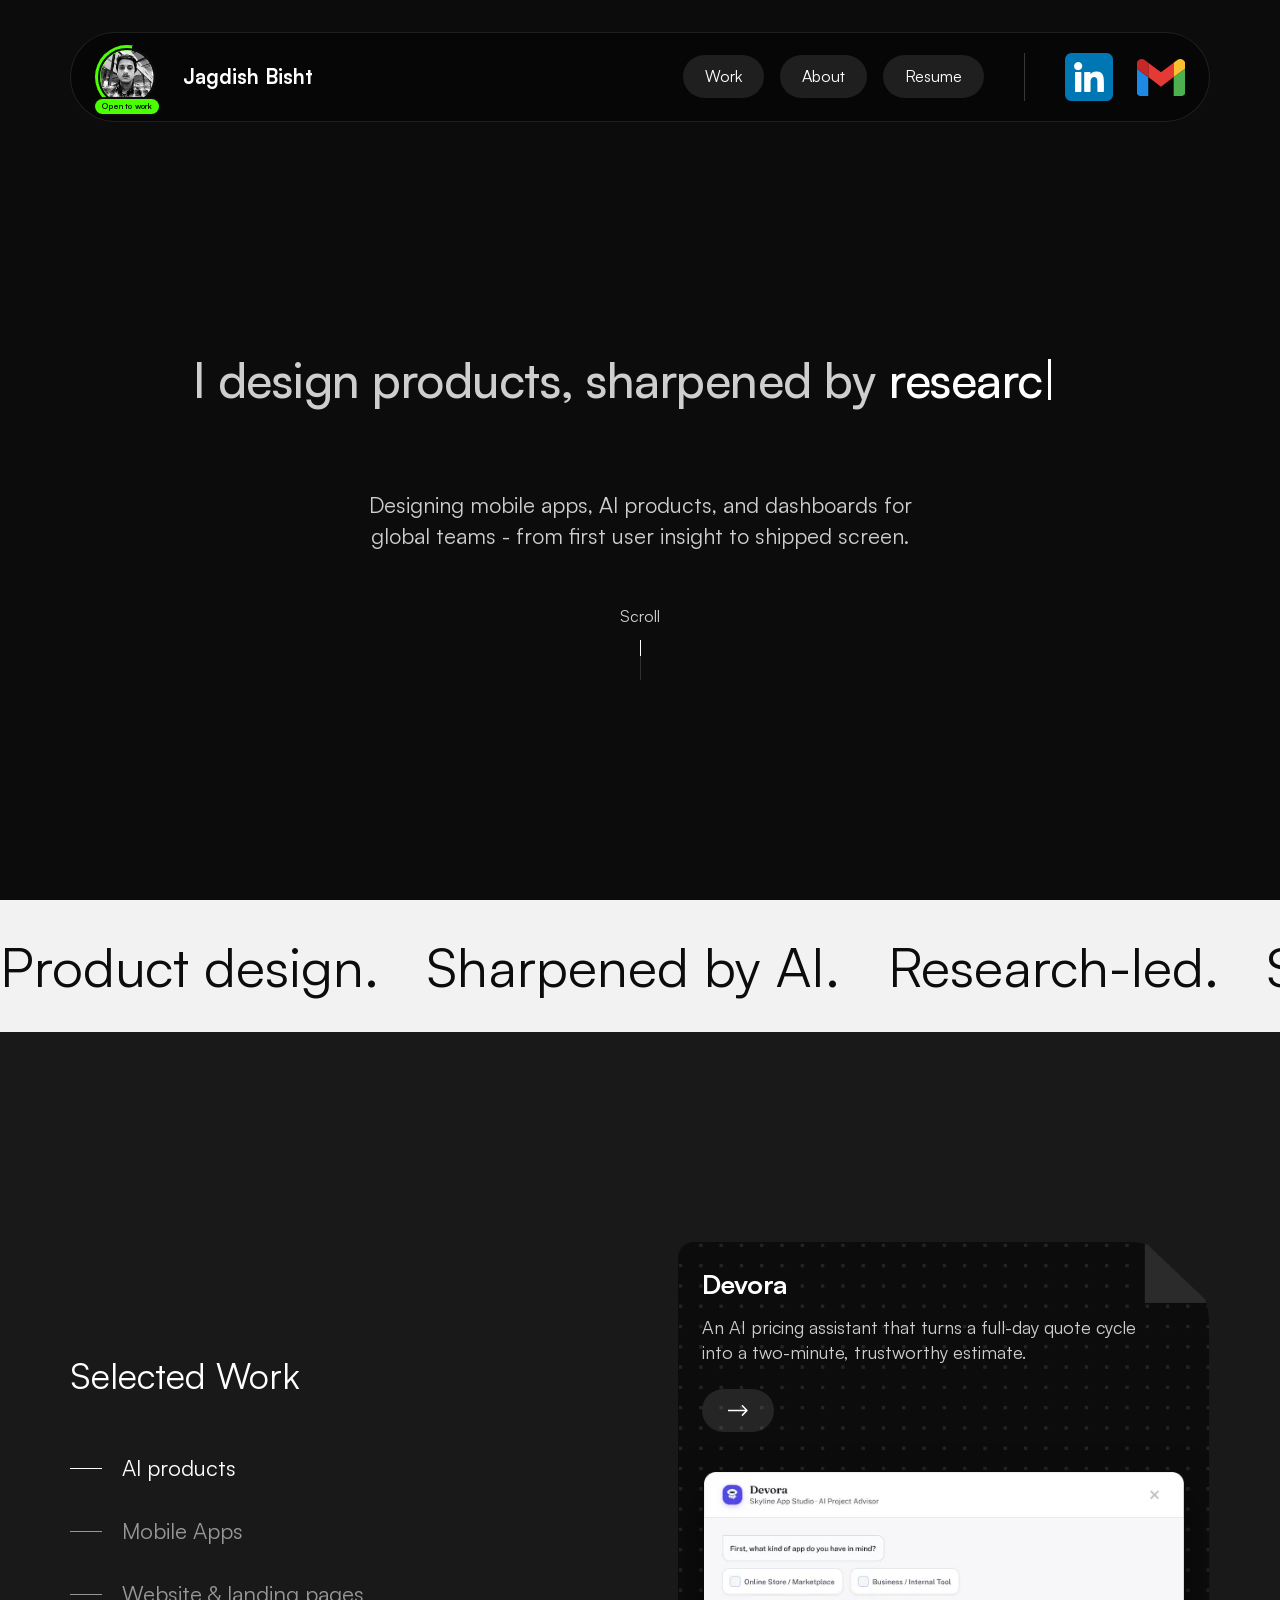
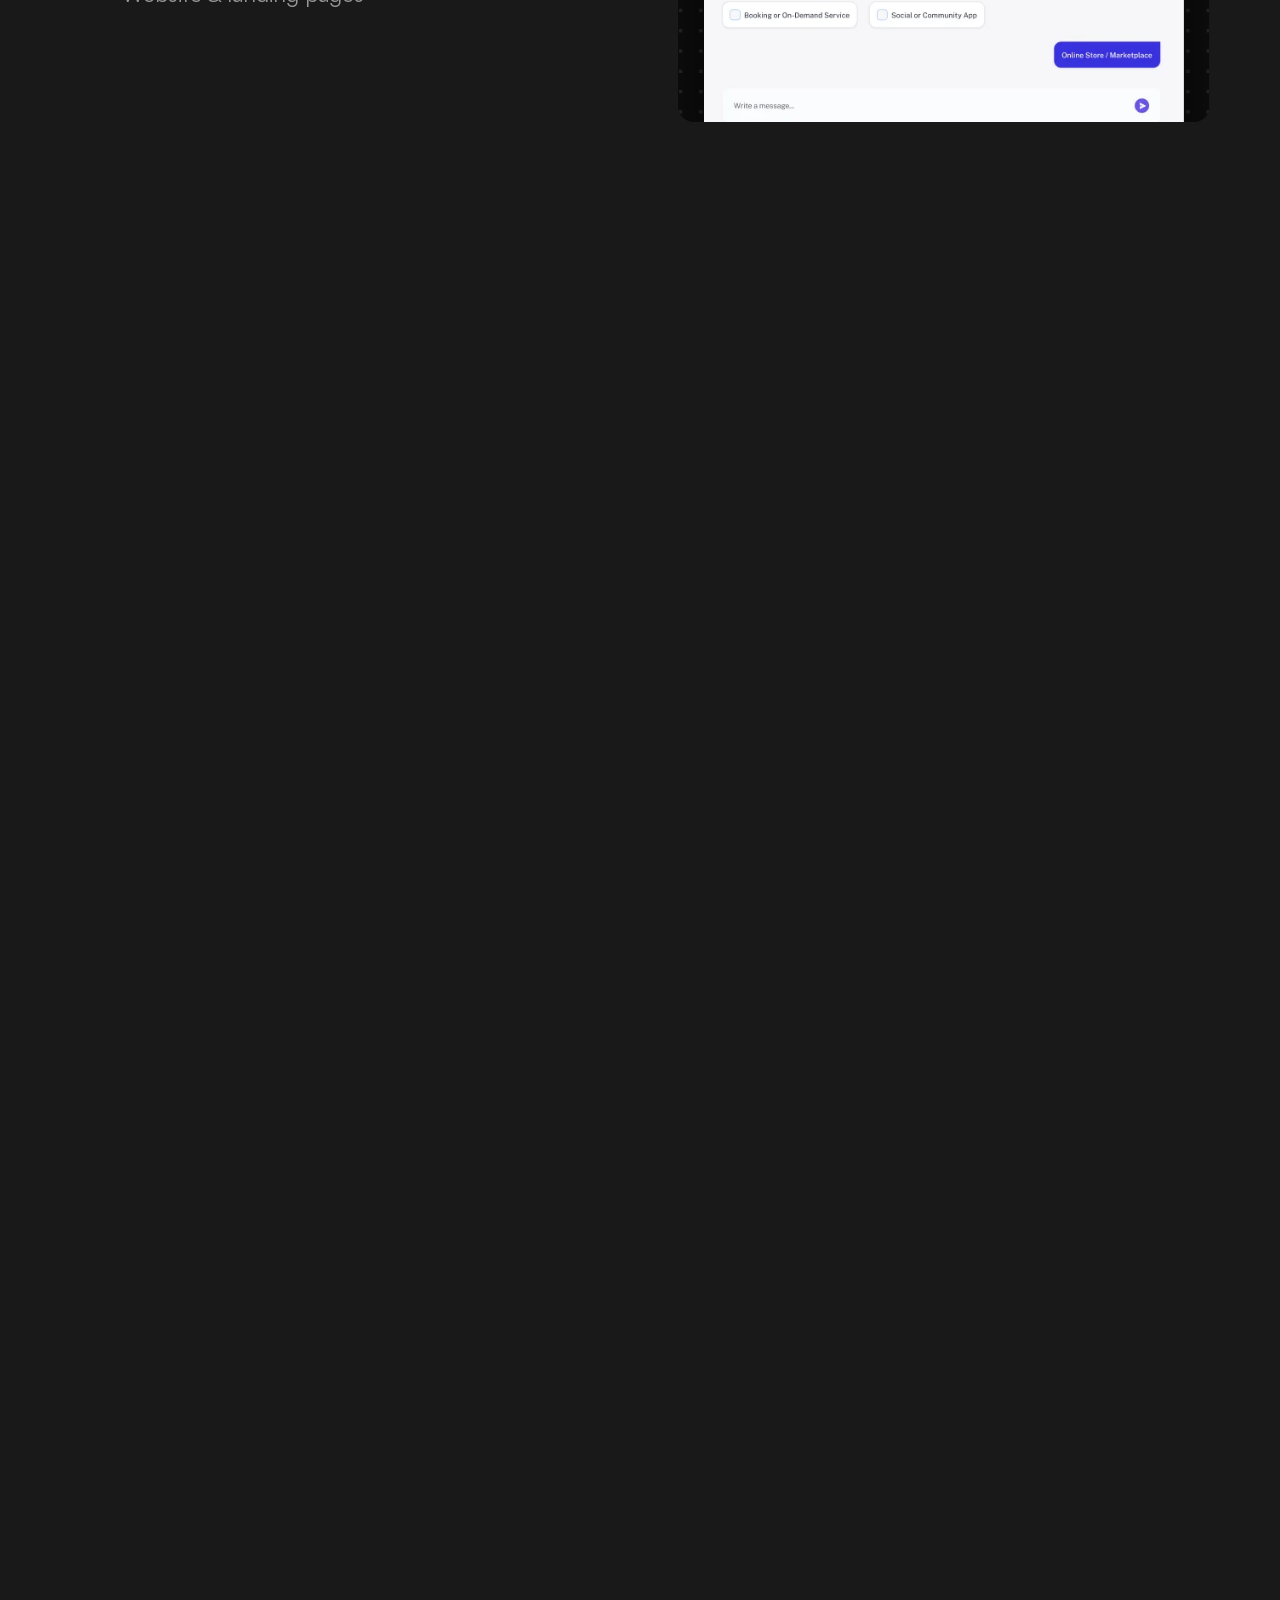
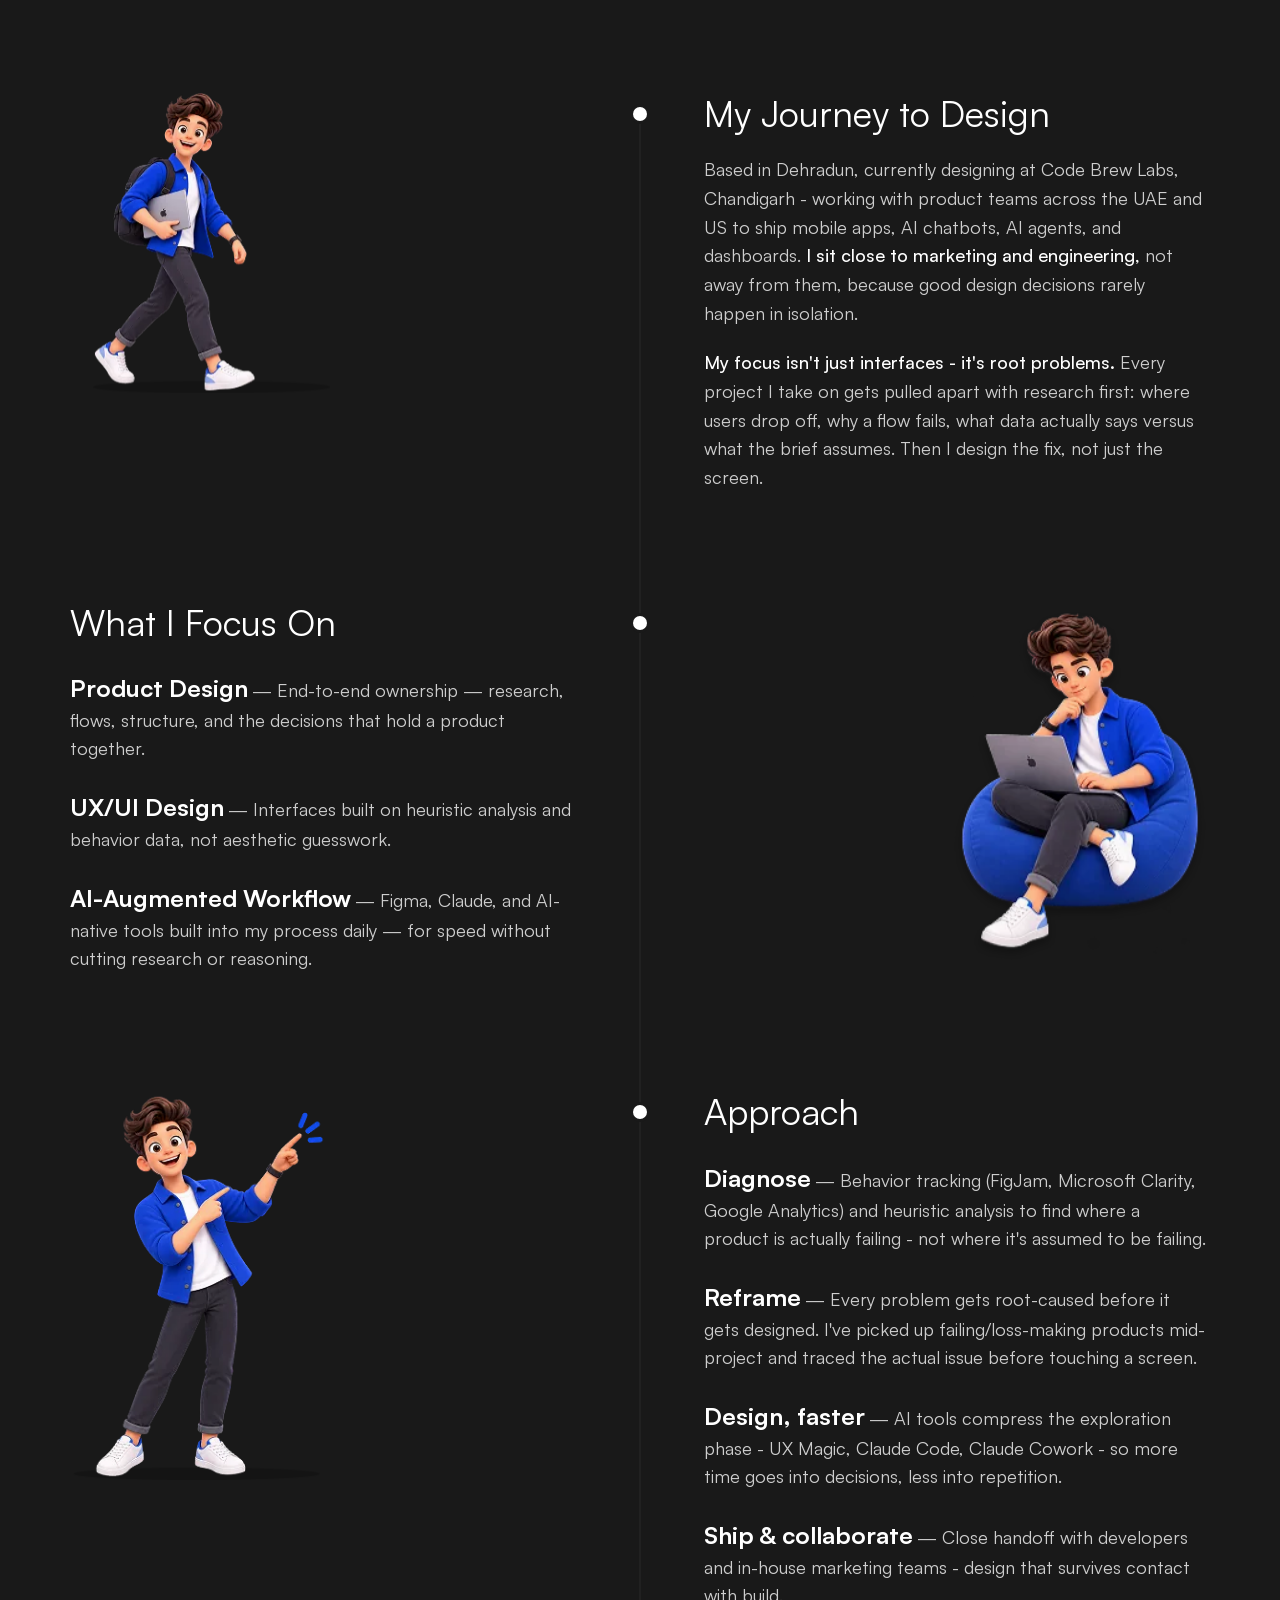
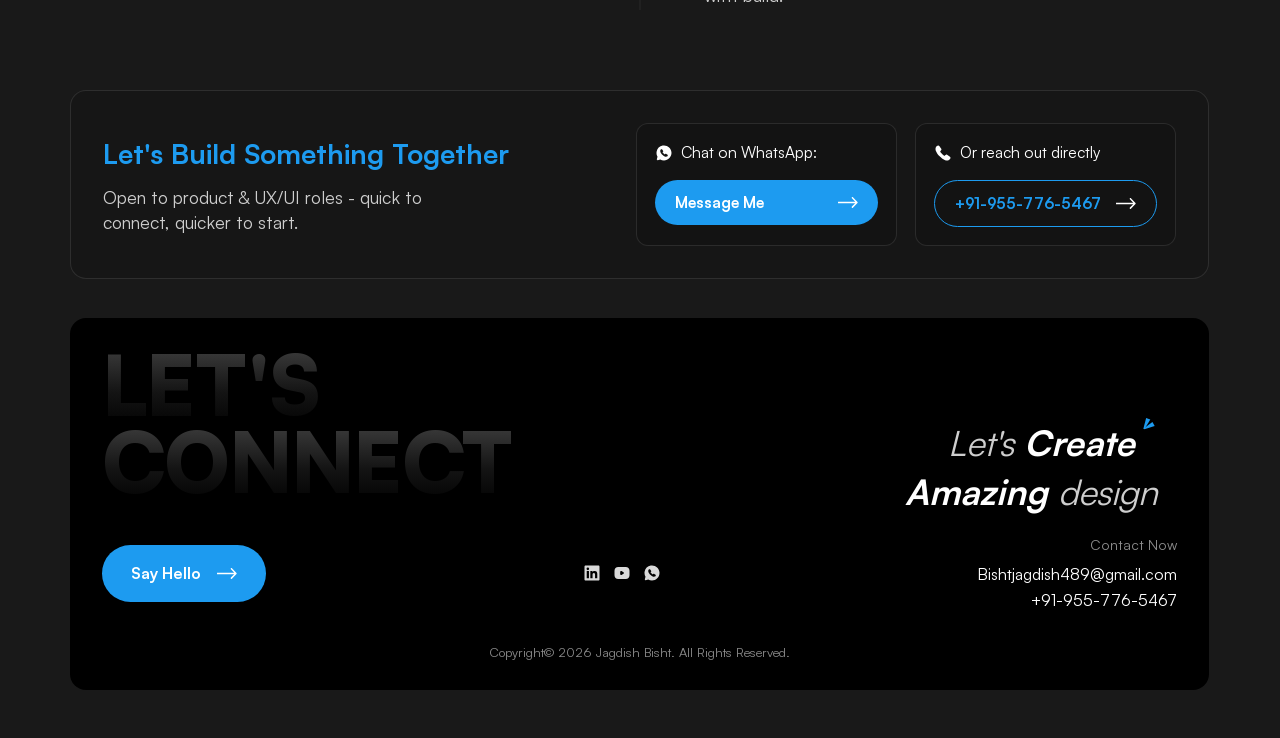
==== commit fbc27ed0: "Version the resume link so caches can't serve a stale PDF The resume kept the same filename so previ" ====
--- a/index.html
+++ b/index.html
@@ -33,7 +33,7 @@
     <div class="nav-right" id="navRight">
       <a href="#work" class="nav-pill">Work</a>
       <a href="#about" class="nav-pill">About</a>
-      <a href="assets/Jagdish-Bisht-Resume.pdf" class="nav-pill" target="_blank" rel="noopener">Resume</a>
+      <a href="assets/Jagdish-Bisht-Resume.pdf?v=20260903" class="nav-pill" target="_blank" rel="noopener">Resume</a>
       <span class="divider" aria-hidden="true"></span>
       <a href="https://www.linkedin.com/in/jagdish-bisht-475baa339/" target="_blank" rel="noopener" class="icon-link" aria-label="LinkedIn">
         <img src="assets/icons/linkedin.svg" alt="" loading="lazy" decoding="async">
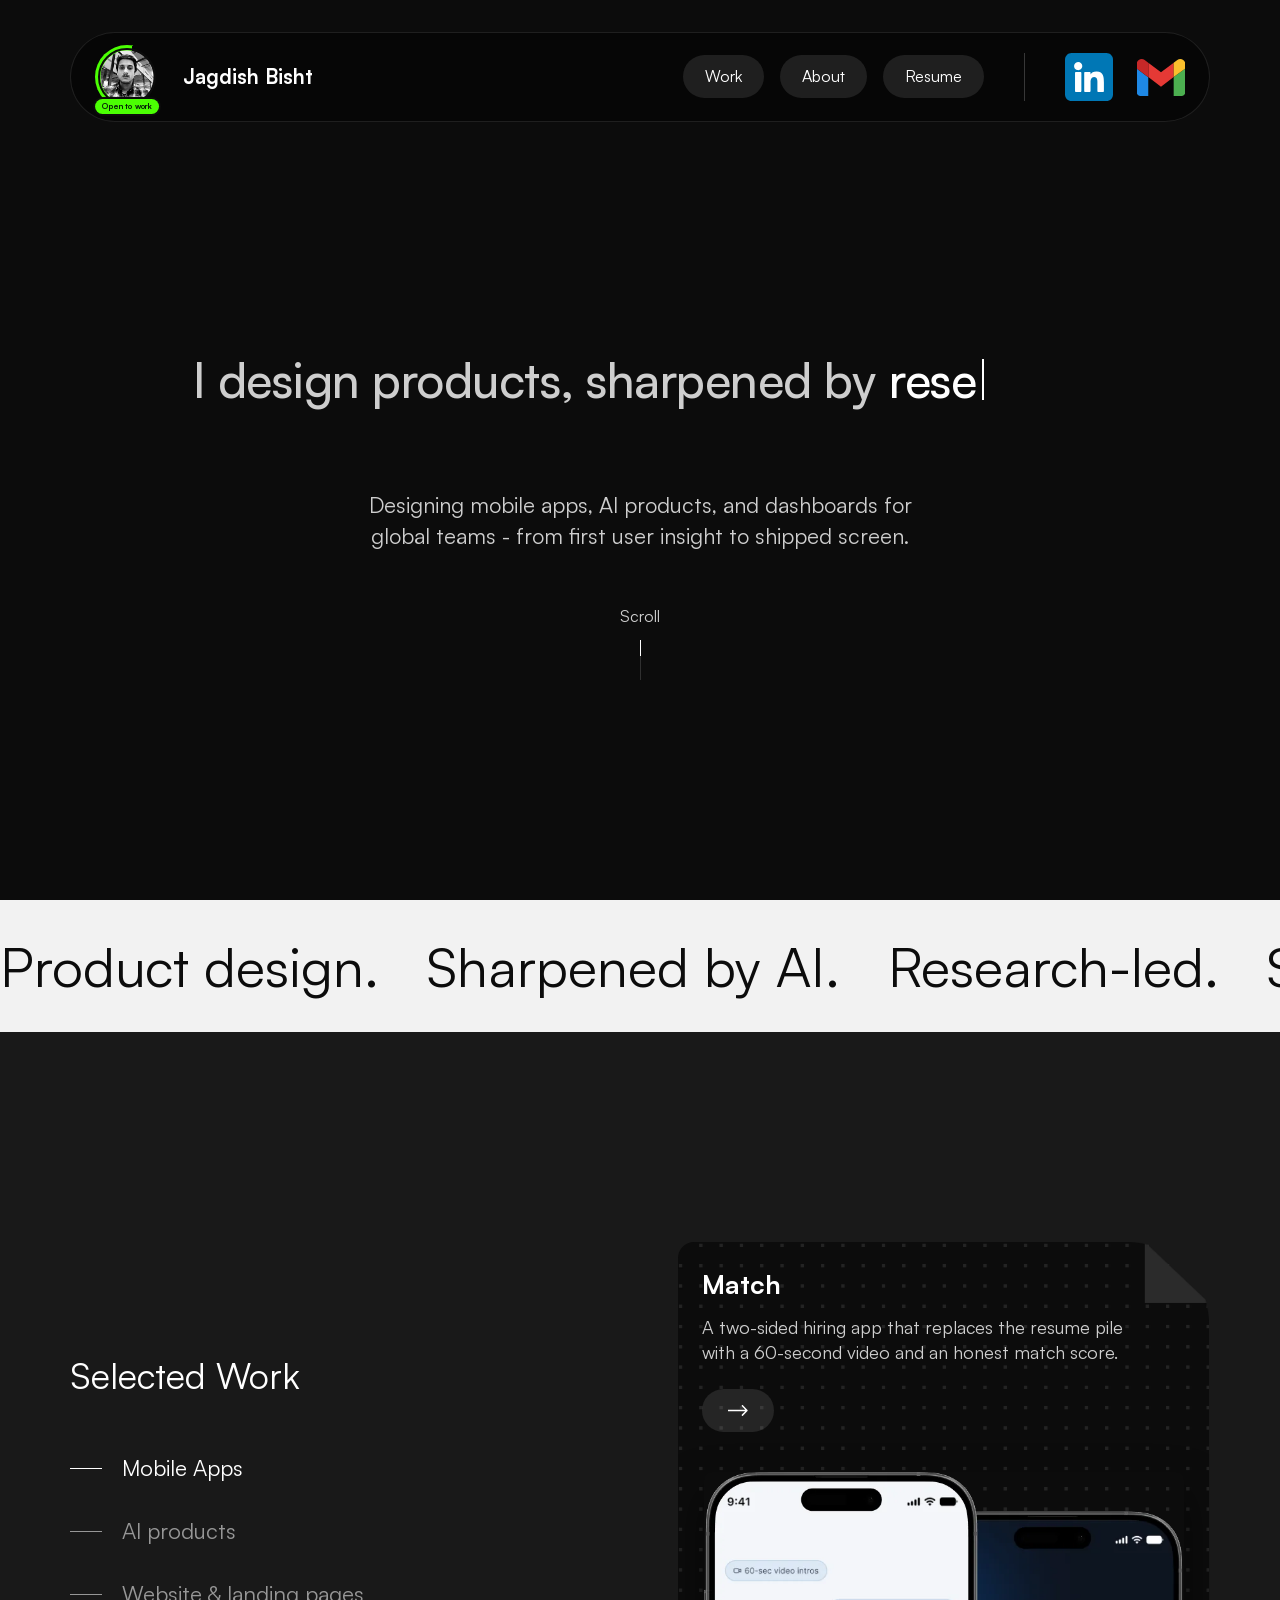
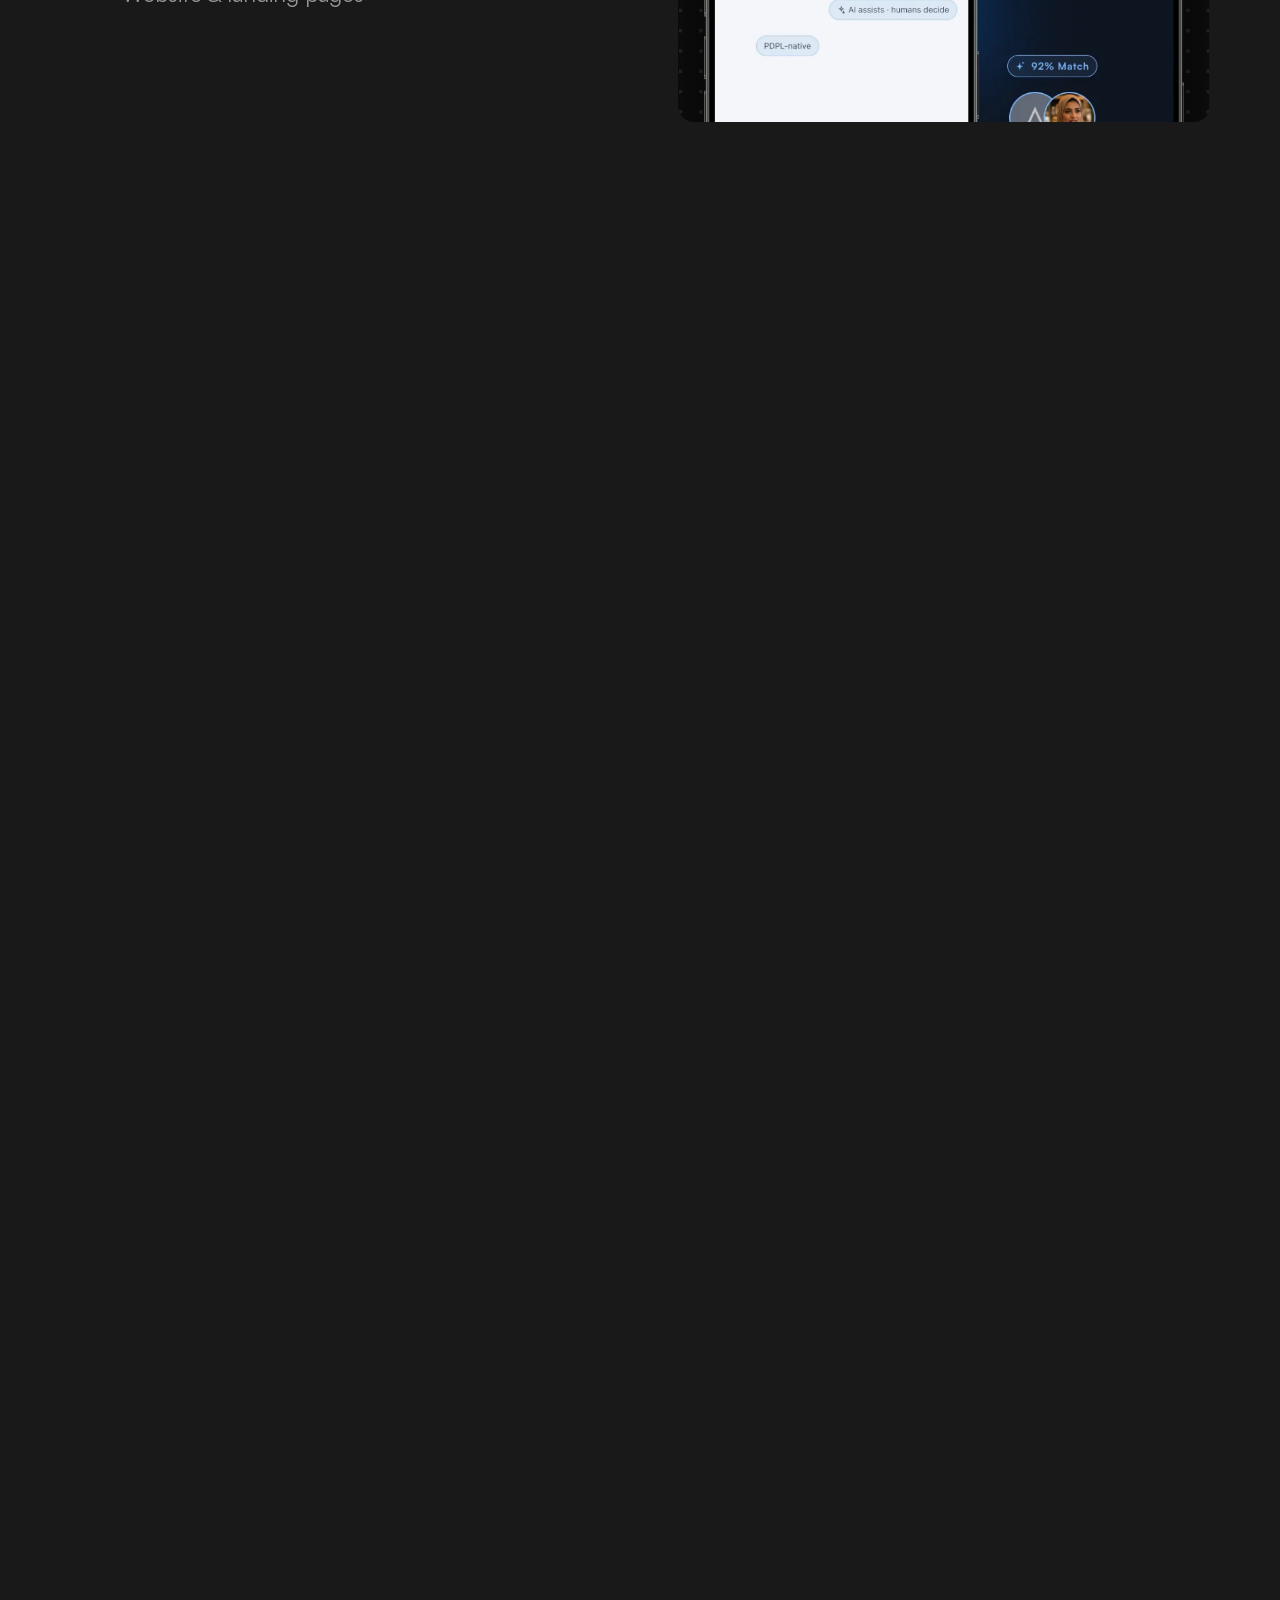
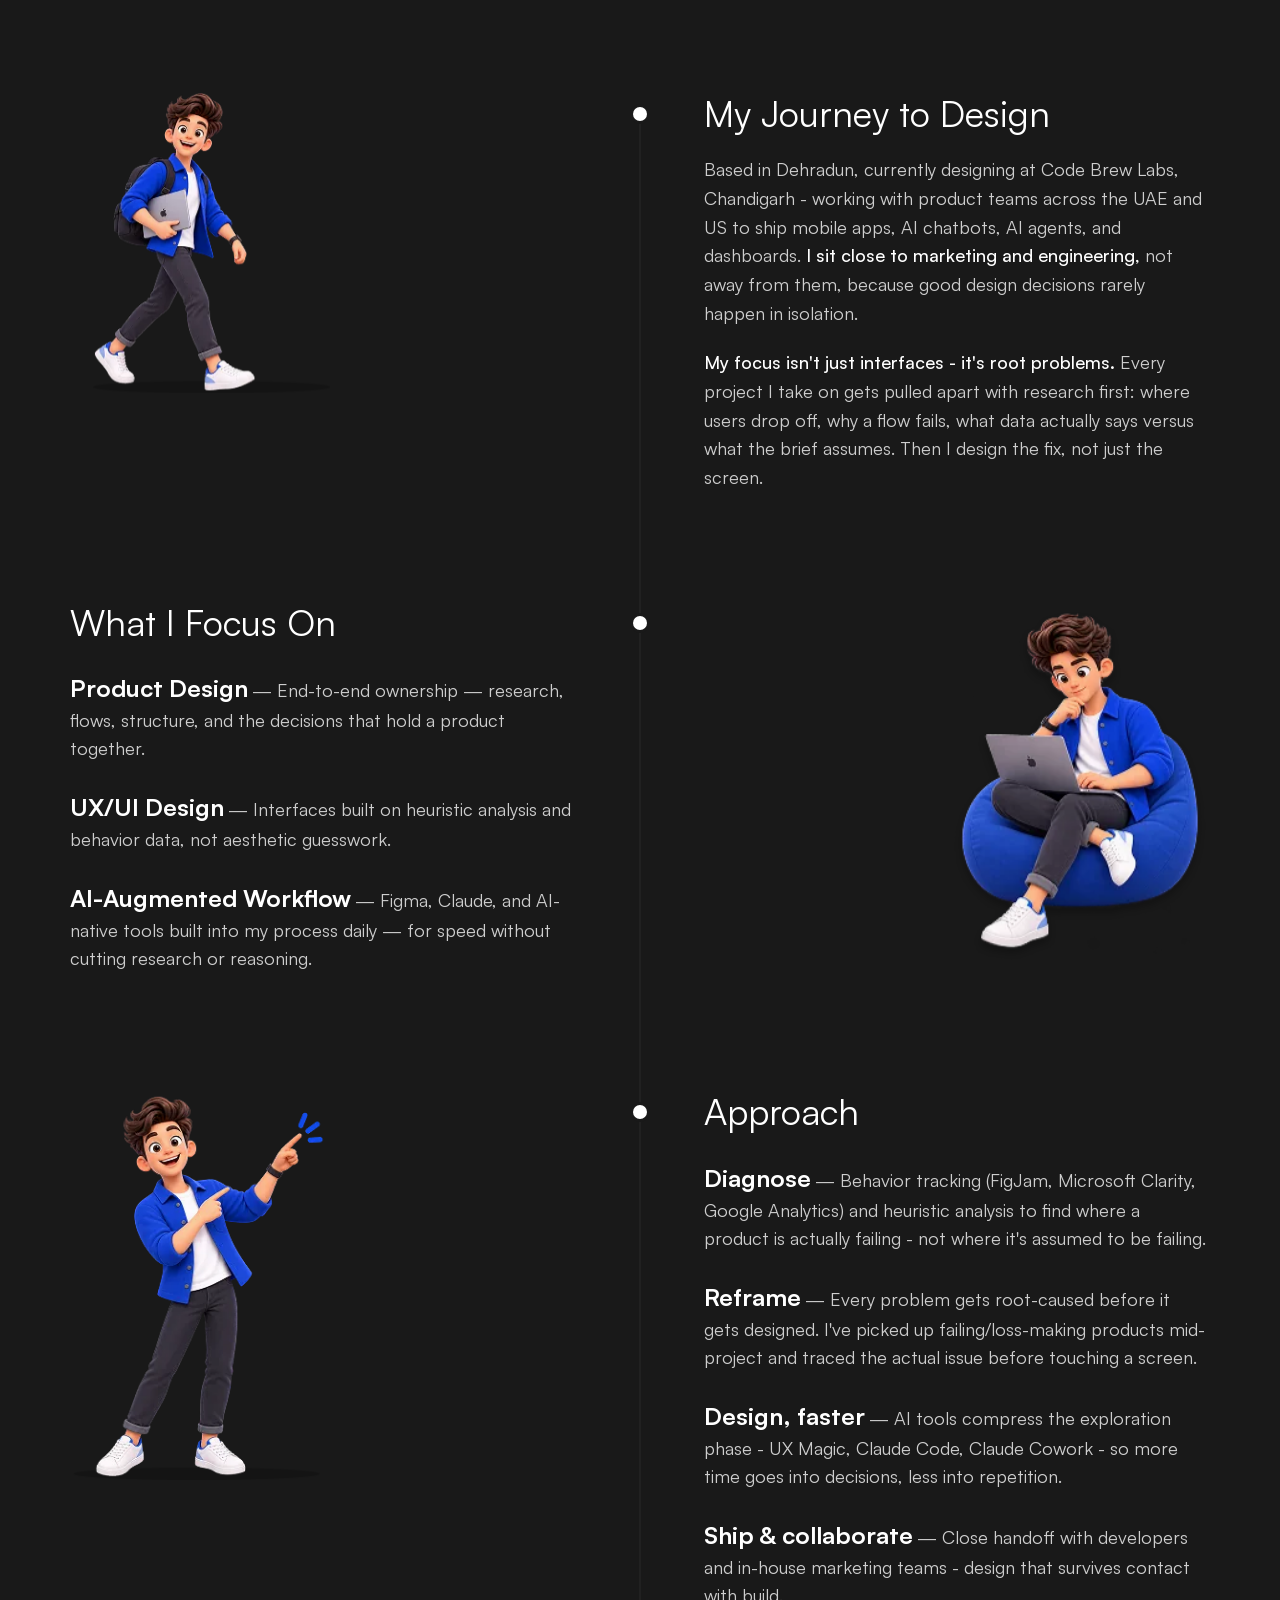
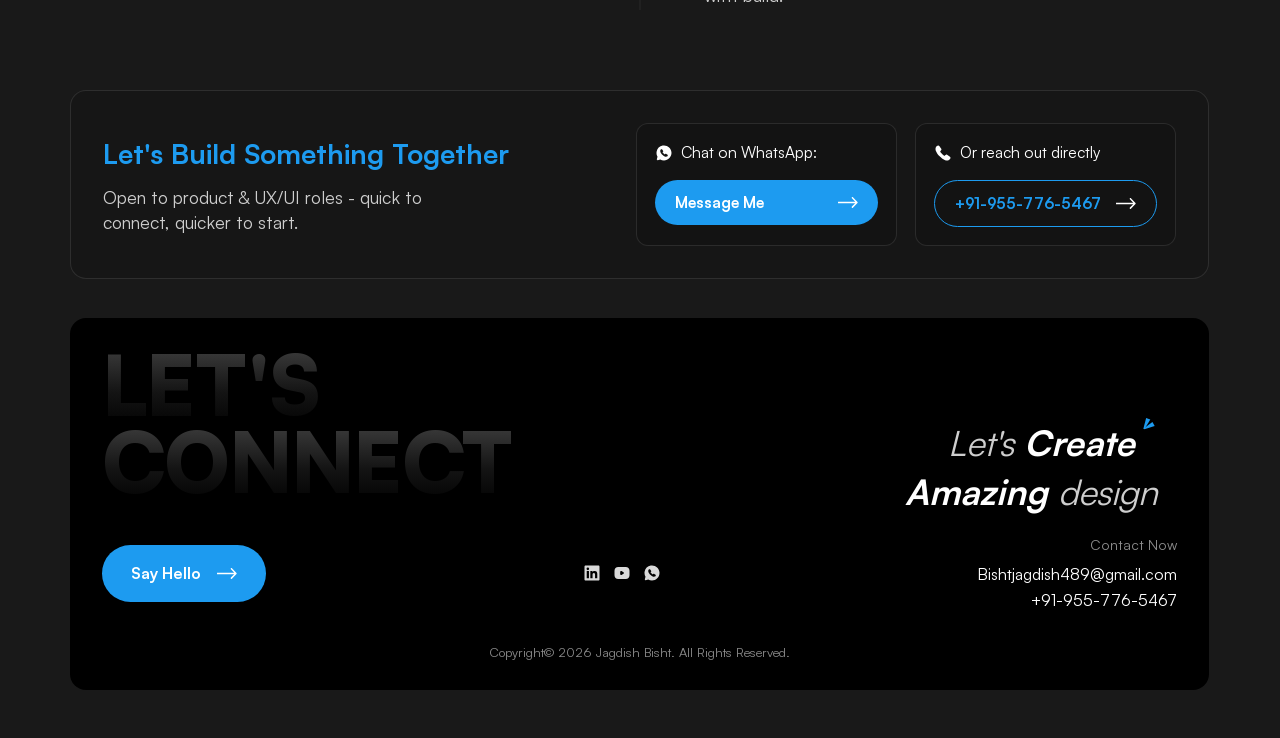
==== commit 5e9c0d3d: "Lead Selected Work with Mobile Apps Reorders the categories to Mobile Apps, AI products, Website & l" ====
--- a/index.html
+++ b/index.html
@@ -78,38 +78,38 @@
       <div class="work-info">
         <h2 class="section-heading">Selected Work</h2>
         <ul class="work-list" id="workList">
-          <li class="active"><button type="button" data-cat="0"><span class="dash" aria-hidden="true"></span>AI products</button></li>
-          <li><button type="button" data-cat="1"><span class="dash" aria-hidden="true"></span>Mobile Apps</button></li>
+          <li class="active"><button type="button" data-cat="0"><span class="dash" aria-hidden="true"></span>Mobile Apps</button></li>
+          <li><button type="button" data-cat="1"><span class="dash" aria-hidden="true"></span>AI products</button></li>
           <li><button type="button" data-cat="2"><span class="dash" aria-hidden="true"></span>Website &amp; landing pages</button></li>
         </ul>
       </div>
 
       <div class="work-card-stack" id="workCardStack">
-        <a href="devora.html" class="work-card active" data-index="0" data-cat="0" aria-label="View the Devora case study">
+        <a href="matchd.html" class="work-card active" data-index="0" data-cat="0" aria-label="View the Match case study">
+          <h3 class="work-card-title">Match</h3>
+          <p class="work-card-desc">A two-sided hiring app that replaces the resume pile with a 60-second video and an honest match score.</p>
+          <span class="work-card-arrow">
+            <img src="assets/icons/arrow-big.svg" alt="" loading="lazy" decoding="async">
+          </span>
+          <img class="work-card-shot" src="assets/images/match-card.webp" alt="Match hiring app video-intro and match preview" width="755" height="650" fetchpriority="high">
+        </a>
+
+        <a href="mindbloom.html" class="work-card" data-index="1" data-cat="0" aria-label="View the Mind Bloom case study">
+          <h3 class="work-card-title">Mind Bloom</h3>
+          <p class="work-card-desc">A merge puzzle built for children and players 45+ alike - seventy rounds that grow into a garden you keep.</p>
+          <span class="work-card-arrow">
+            <img src="assets/icons/arrow-big.svg" alt="" loading="lazy" decoding="async">
+          </span>
+          <img class="work-card-shot" src="assets/images/mindbloom-card.webp" alt="Mind Bloom game board and sign-in screen on two phones" width="940" height="700" loading="lazy" decoding="async">
+        </a>
+
+        <a href="devora.html" class="work-card" data-index="2" data-cat="1" aria-label="View the Devora case study">
           <h3 class="work-card-title">Devora</h3>
           <p class="work-card-desc">An AI pricing assistant that turns a full-day quote cycle into a two-minute, trustworthy estimate.</p>
           <span class="work-card-arrow">
             <img src="assets/icons/arrow-big.svg" alt="" loading="lazy" decoding="async">
           </span>
           <img class="work-card-shot" src="assets/images/devora-card.webp" alt="Devora AI project advisor chat interface preview" width="564" height="308" loading="lazy" decoding="async">
-        </a>
-
-        <a href="matchd.html" class="work-card" data-index="1" data-cat="1" aria-label="View the Match case study">
-          <h3 class="work-card-title">Match</h3>
-          <p class="work-card-desc">A two-sided hiring app that replaces the resume pile with a 60-second video and an honest match score.</p>
-          <span class="work-card-arrow">
-            <img src="assets/icons/arrow-big.svg" alt="" loading="lazy" decoding="async">
-          </span>
-          <img class="work-card-shot" src="assets/images/match-card.webp" alt="Match hiring app video-intro and match preview" width="755" height="650" fetchpriority="high">
-        </a>
-
-        <a href="mindbloom.html" class="work-card" data-index="2" data-cat="1" aria-label="View the Mind Bloom case study">
-          <h3 class="work-card-title">Mind Bloom</h3>
-          <p class="work-card-desc">A merge puzzle built for children and players 45+ alike - seventy rounds that grow into a garden you keep.</p>
-          <span class="work-card-arrow">
-            <img src="assets/icons/arrow-big.svg" alt="" loading="lazy" decoding="async">
-          </span>
-          <img class="work-card-shot" src="assets/images/mindbloom-card.webp" alt="Mind Bloom game board and sign-in screen on two phones" width="940" height="700" loading="lazy" decoding="async">
         </a>
 
         <a href="mar.html" class="work-card" data-index="3" data-cat="2" aria-label="View the MAR case study">
@@ -120,7 +120,7 @@
           </span>
           <img class="work-card-shot" src="assets/images/mar-card.webp" alt="MAR agency website shown across two phones" width="860" height="696" loading="lazy" decoding="async">
         </a>
-      </div>
+</div>
     </div>
   </div>
 </section>
@@ -252,6 +252,6 @@
   </div>
 </section>
 
-<script src="js/script.js?v=20260903e"></script>
+<script src="js/script.js?v=20260904a"></script>
 </body>
 </html>
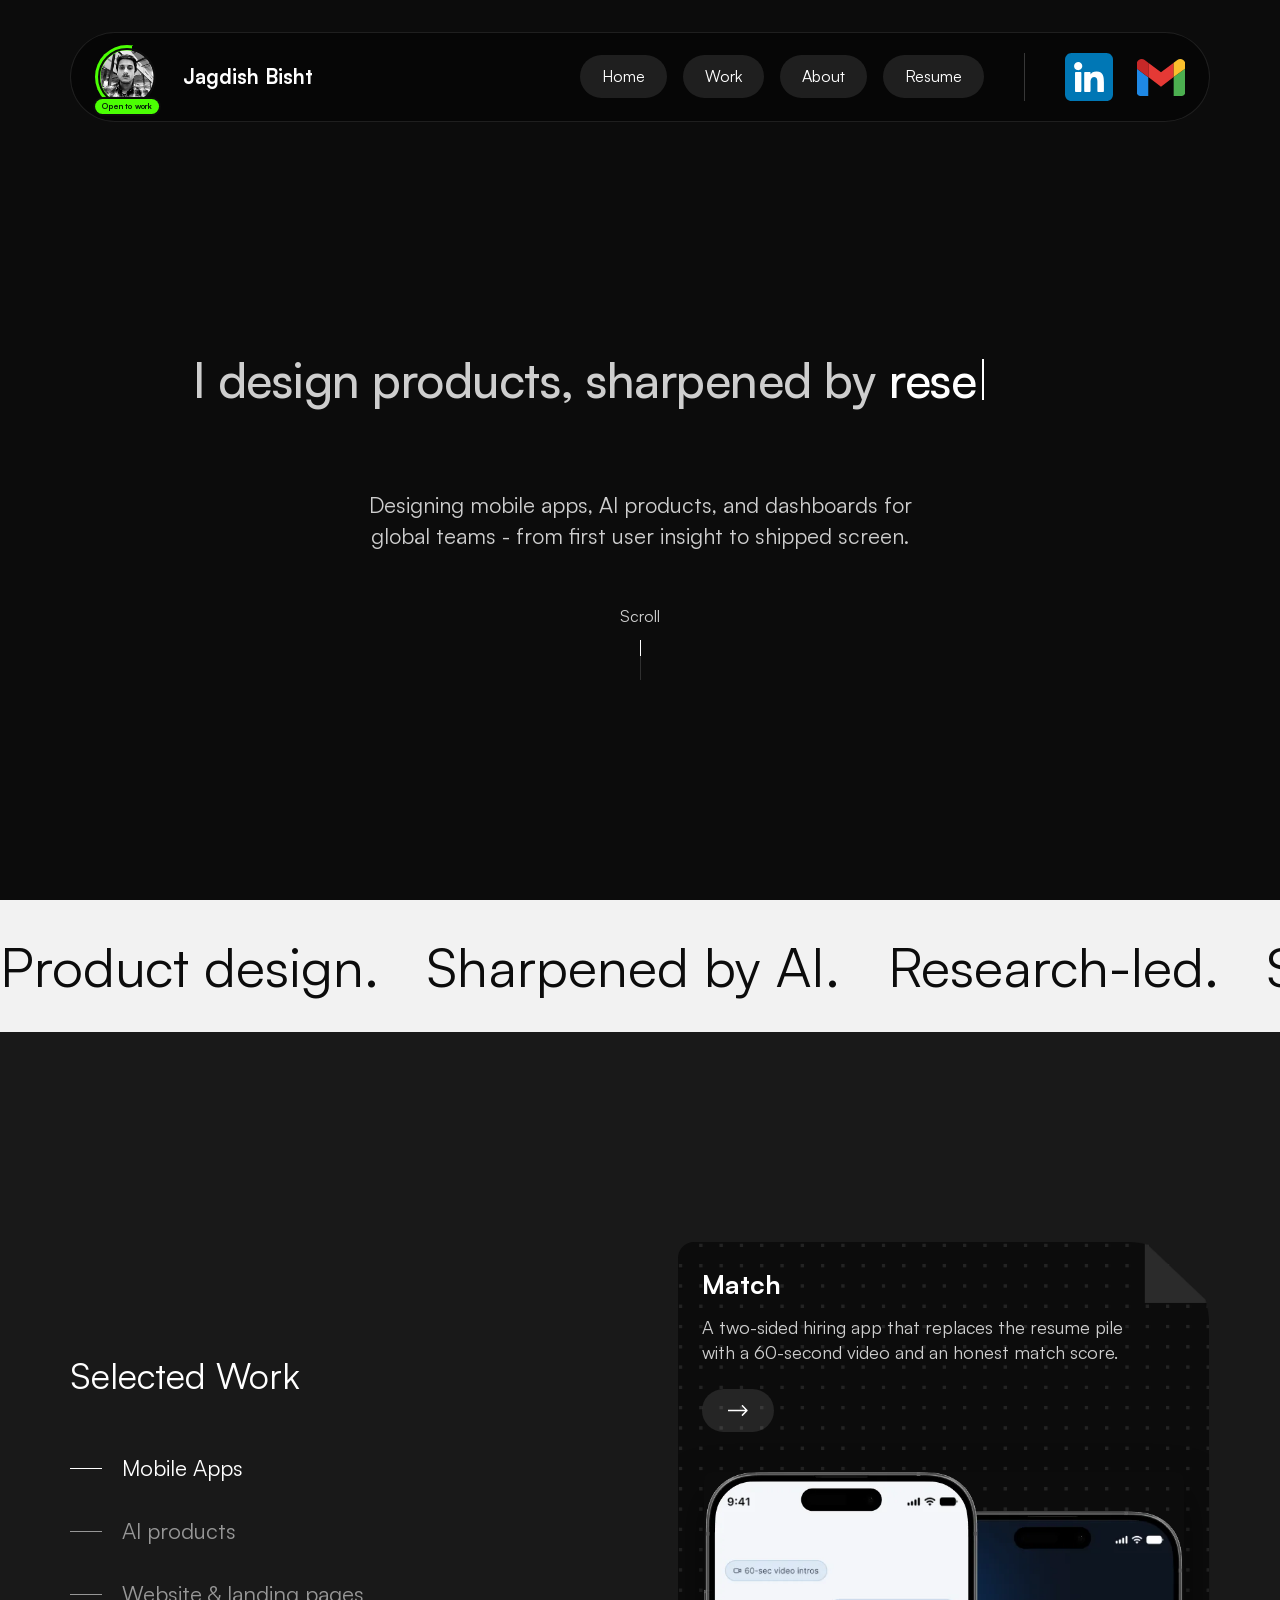
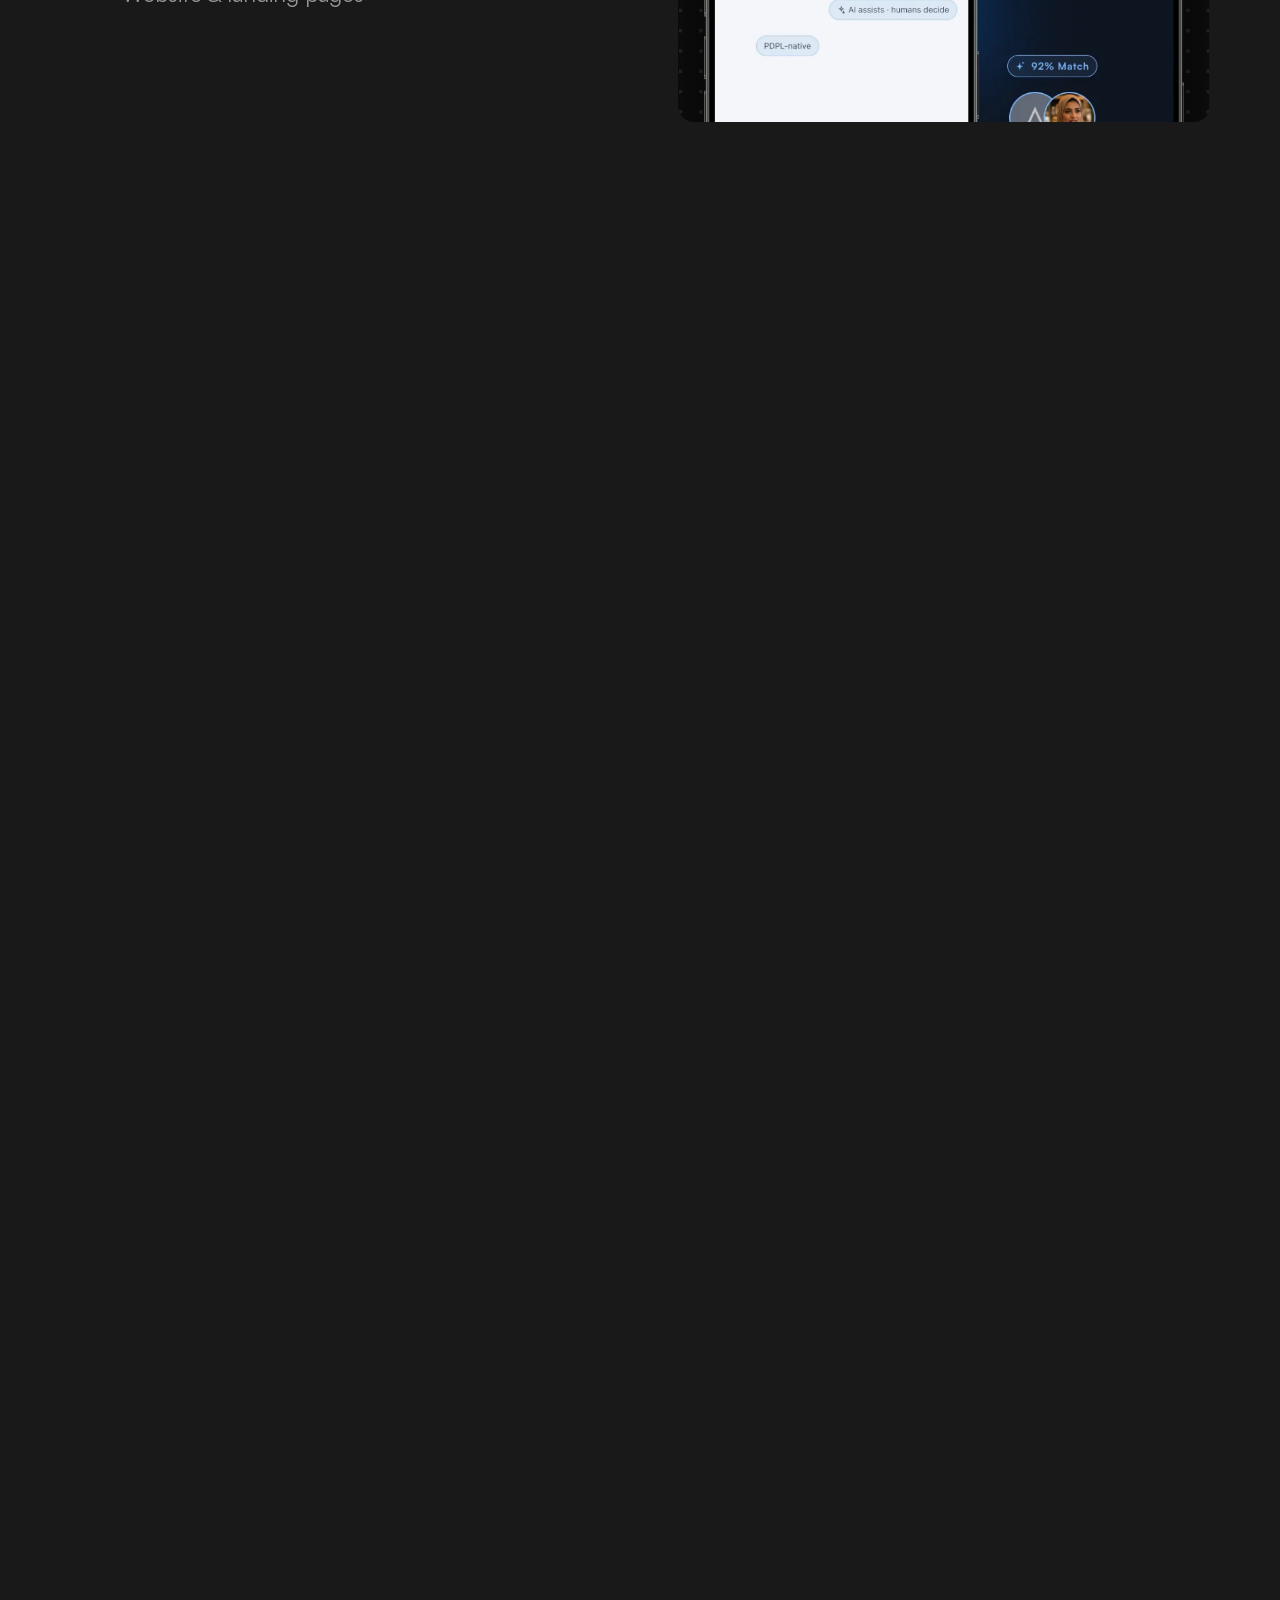
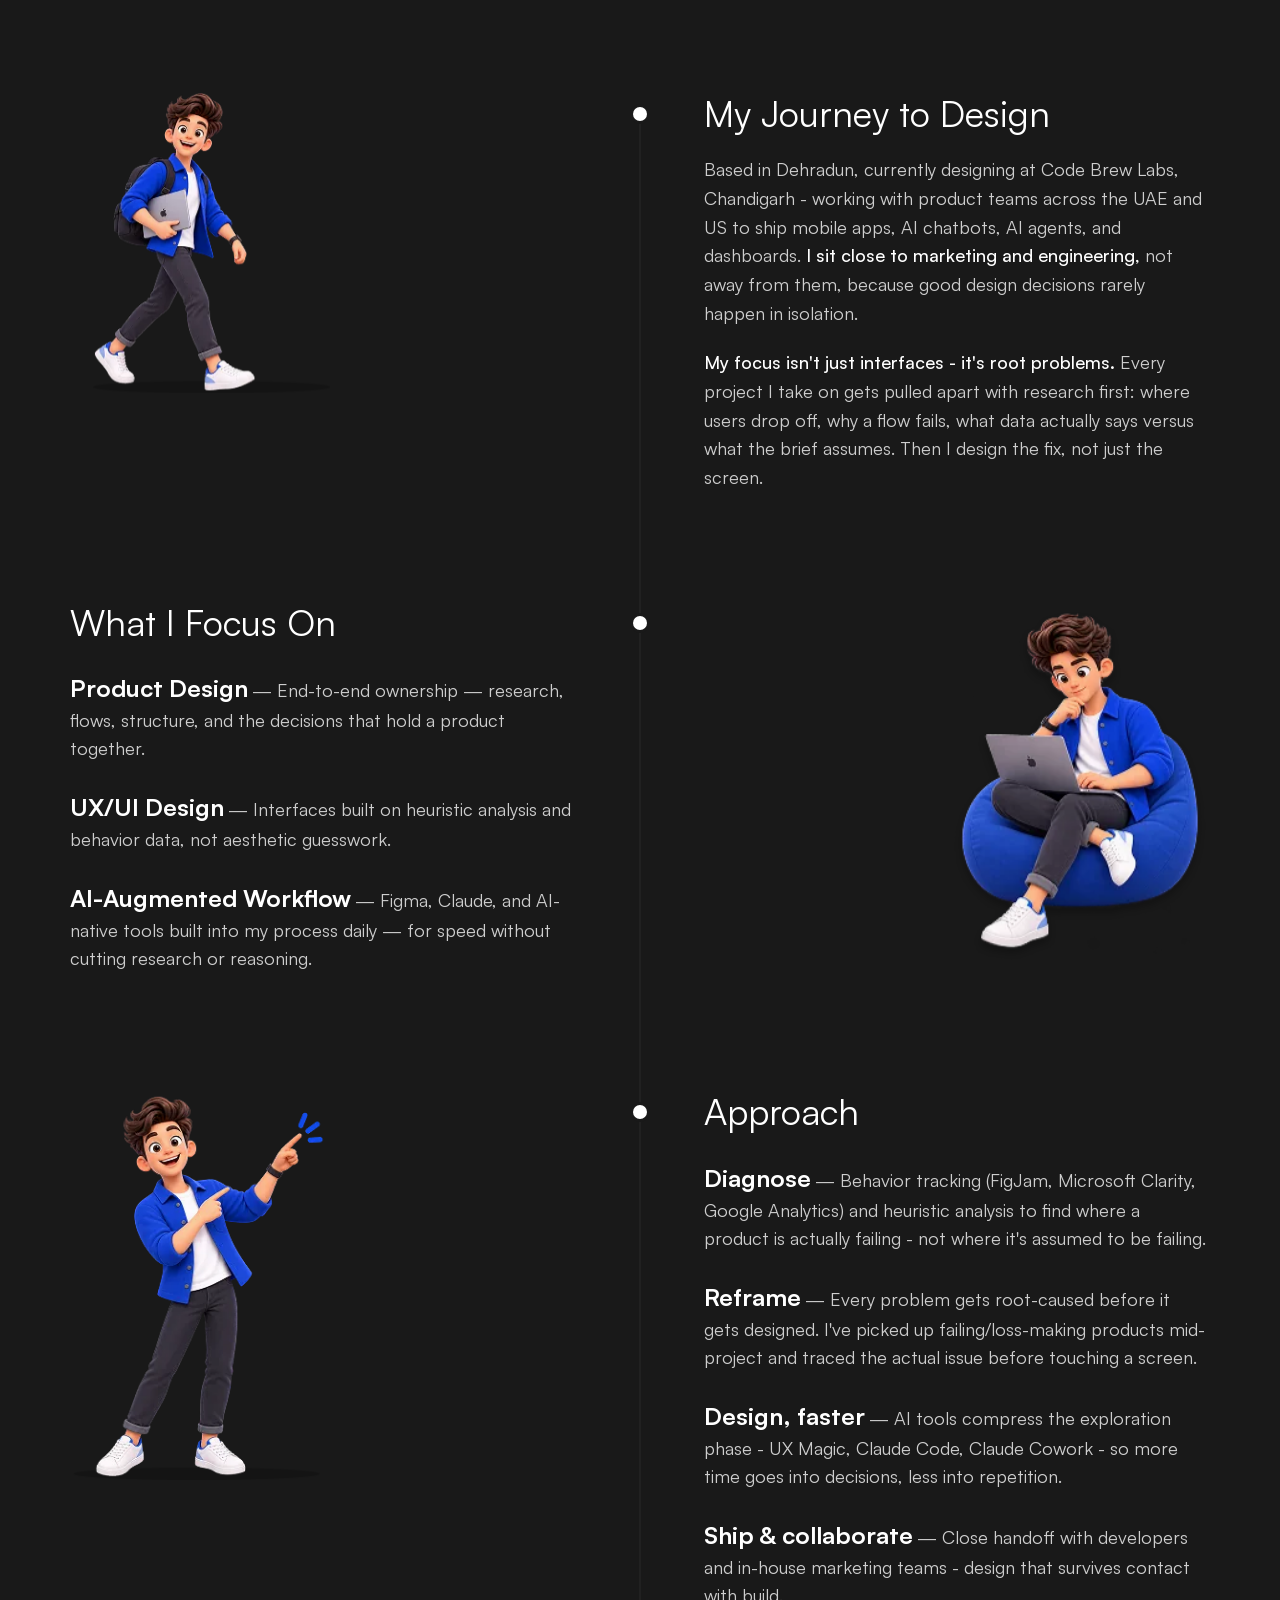
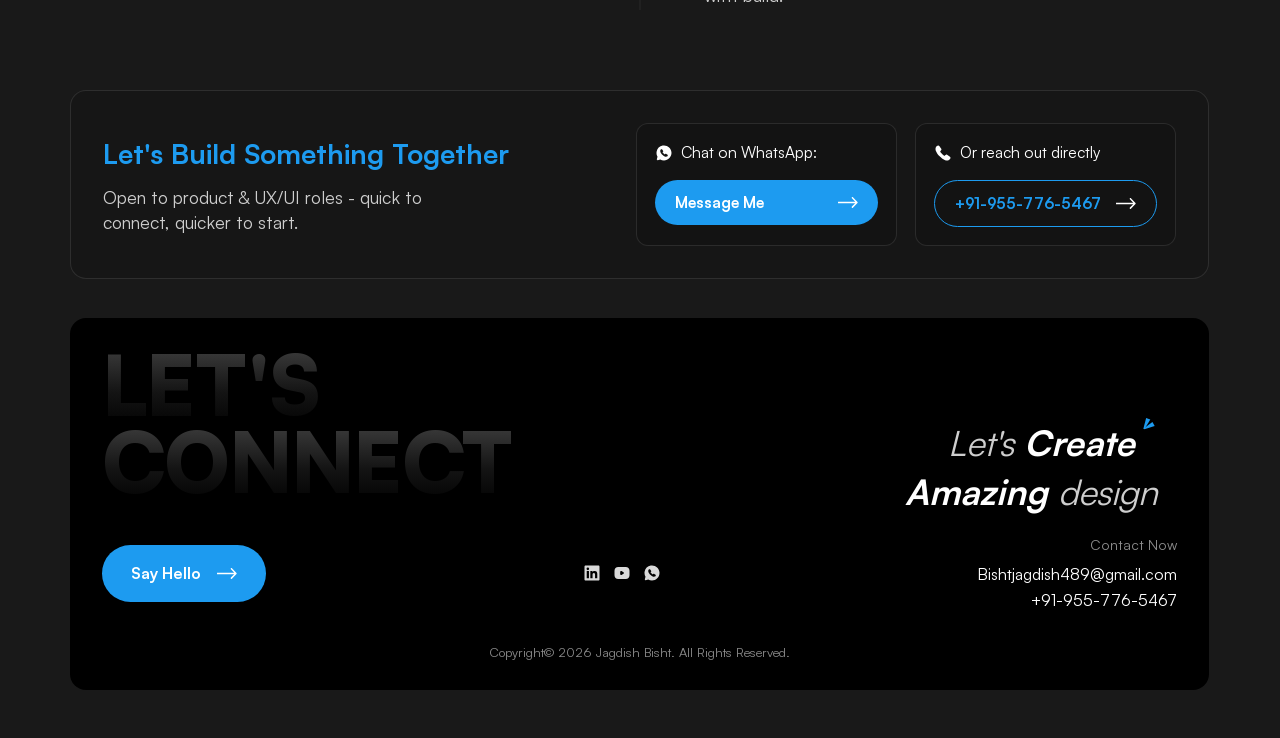
==== commit 11082311: "Add Home to the navigation on every page There was no explicit way back to the home page - only the " ====
--- a/index.html
+++ b/index.html
@@ -4,7 +4,7 @@
 <meta charset="UTF-8">
 <meta name="viewport" content="width=device-width, initial-scale=1.0">
 <title>Jagdish Bisht — Product Designer</title>
-<link rel="stylesheet" href="css/style.css?v=20260903a">
+<link rel="stylesheet" href="css/style.css?v=20260909a">
 <!-- Microsoft Clarity -->
 <script type="text/javascript">
   (function(c,l,a,r,i,t,y){
@@ -31,7 +31,8 @@
     </button>
 
     <div class="nav-right" id="navRight">
-      <a href="#work" class="nav-pill">Work</a>
+      <a href="index.html" class="nav-pill" aria-current="page">Home</a>
+      <a href="work.html" class="nav-pill">Work</a>
       <a href="#about" class="nav-pill">About</a>
       <a href="assets/Jagdish-Bisht-Resume.pdf?v=20260903" class="nav-pill" target="_blank" rel="noopener">Resume</a>
       <span class="divider" aria-hidden="true"></span>
@@ -252,6 +253,6 @@
   </div>
 </section>
 
-<script src="js/script.js?v=20260904a"></script>
+<script src="js/script.js?v=20260909a"></script>
 </body>
 </html>
--- a/css/style.css
+++ b/css/style.css
@@ -2581,3 +2581,114 @@
   background: rgba(108, 92, 231, 0.12);
   font-weight: 500;
 }
+
+/* =====================================================
+   Work index page — every project in one vertical list
+===================================================== */
+
+.work-page-intro { padding-block: 6.5rem 0; }
+
+.work-page-intro h1 {
+  font-size: clamp(2rem, 1.2rem + 2.6vw, 3.25rem);
+  font-weight: 500;
+  line-height: 1.1;
+  color: var(--text-primary);
+}
+.work-page-intro p {
+  margin-top: 1.25rem;
+  max-width: 46rem;
+  font-size: clamp(1rem, 0.9rem + 0.5vw, 1.25rem);
+  line-height: 1.55;
+  color: var(--text-secondary);
+}
+
+.work-all {
+  padding-block: 3.5rem 1rem;
+  display: grid;
+  /* minmax(0,1fr), never a bare 1fr - the auto minimum would let a wide
+     card blow the track out and push the page into horizontal overflow. */
+  grid-template-columns: repeat(2, minmax(0, 1fr));
+  gap: clamp(2.5rem, 4vw, 3.5rem) clamp(1.25rem, 2.5vw, 2rem);
+}
+/* The entry owns the column, so the category label and its rule line up
+   with the card edges rather than floating away from them. */
+.work-entry {
+  display: block;
+  width: 100%;
+  min-width: 0;
+}
+
+.work-entry-head {
+  display: flex;
+  align-items: baseline;
+  gap: 0.875rem;
+  margin-bottom: 1.125rem;
+}
+.work-entry-cat {
+  font-size: 0.8125rem;
+  letter-spacing: 0.12em;
+  text-transform: uppercase;
+  color: var(--text-muted);
+}
+.work-entry-rule {
+  flex: 1;
+  height: 1px;
+  background: var(--pill-border);
+}
+
+/* The card art is a fixed-ratio raster, so the card keeps its designed
+   aspect and is simply centred at a comfortable width - stretching it to
+   the full container would distort the background. */
+.work-all .work-card {
+  position: static;
+  inset: auto;
+  width: 100%;
+  /* Keep the designed ratio: the card art is a raster with a folded corner,
+     so a variable-height box would stretch the fold and the dot texture. */
+  aspect-ratio: 1256 / 1136;
+  opacity: 1;
+  transform: none;
+  pointer-events: auto;
+  display: flex;
+  flex-direction: column;
+}
+
+/* Anchor every shot to the card's bottom edge. Without this the image sits
+   wherever the title and description happen to end, so a short description
+   (Devora) left it floating with a gap below while the others bled off the
+   bottom - the same card design reading two different ways in one grid. */
+.work-all .work-card-shot {
+  margin-top: auto;
+  margin-bottom: 0;
+}
+
+/* Flex items shrink by default, which squashed the fixed-height arrow pill
+   into a flat bar once the card became a flex column. Nothing in the card
+   should compress - overflow is the intended bleed. */
+.work-all .work-card > * { flex-shrink: 0; }
+.work-all .work-card:hover { transform: translateY(-4px); }
+.work-all .work-card:focus-visible {
+  outline: 2px solid var(--accent-green);
+  outline-offset: 6px;
+}
+
+/* Between tablet and small laptop a 2-up column gets narrower than the card
+   content needs, and the shot starts bleeding well past the bottom edge
+   again. One column with a capped width keeps the same card proportions. */
+@media (max-width: 1200px) {
+  .work-all { grid-template-columns: minmax(0, 1fr); }
+  .work-entry { max-width: 40rem; margin-inline: auto; }
+}
+
+@media (max-width: 768px) {
+  .work-page-intro { padding-block: 4.5rem 0; }
+  .work-all { padding-block: 2.25rem 0; gap: 2.5rem; }
+  .work-all { grid-template-columns: minmax(0, 1fr); }
+  .work-all .work-card {
+    aspect-ratio: auto;
+    padding: 1.375rem 1.25rem 0;
+    background-size: cover;
+  }
+  .work-entry-head { margin-bottom: 0.75rem; }
+}
+
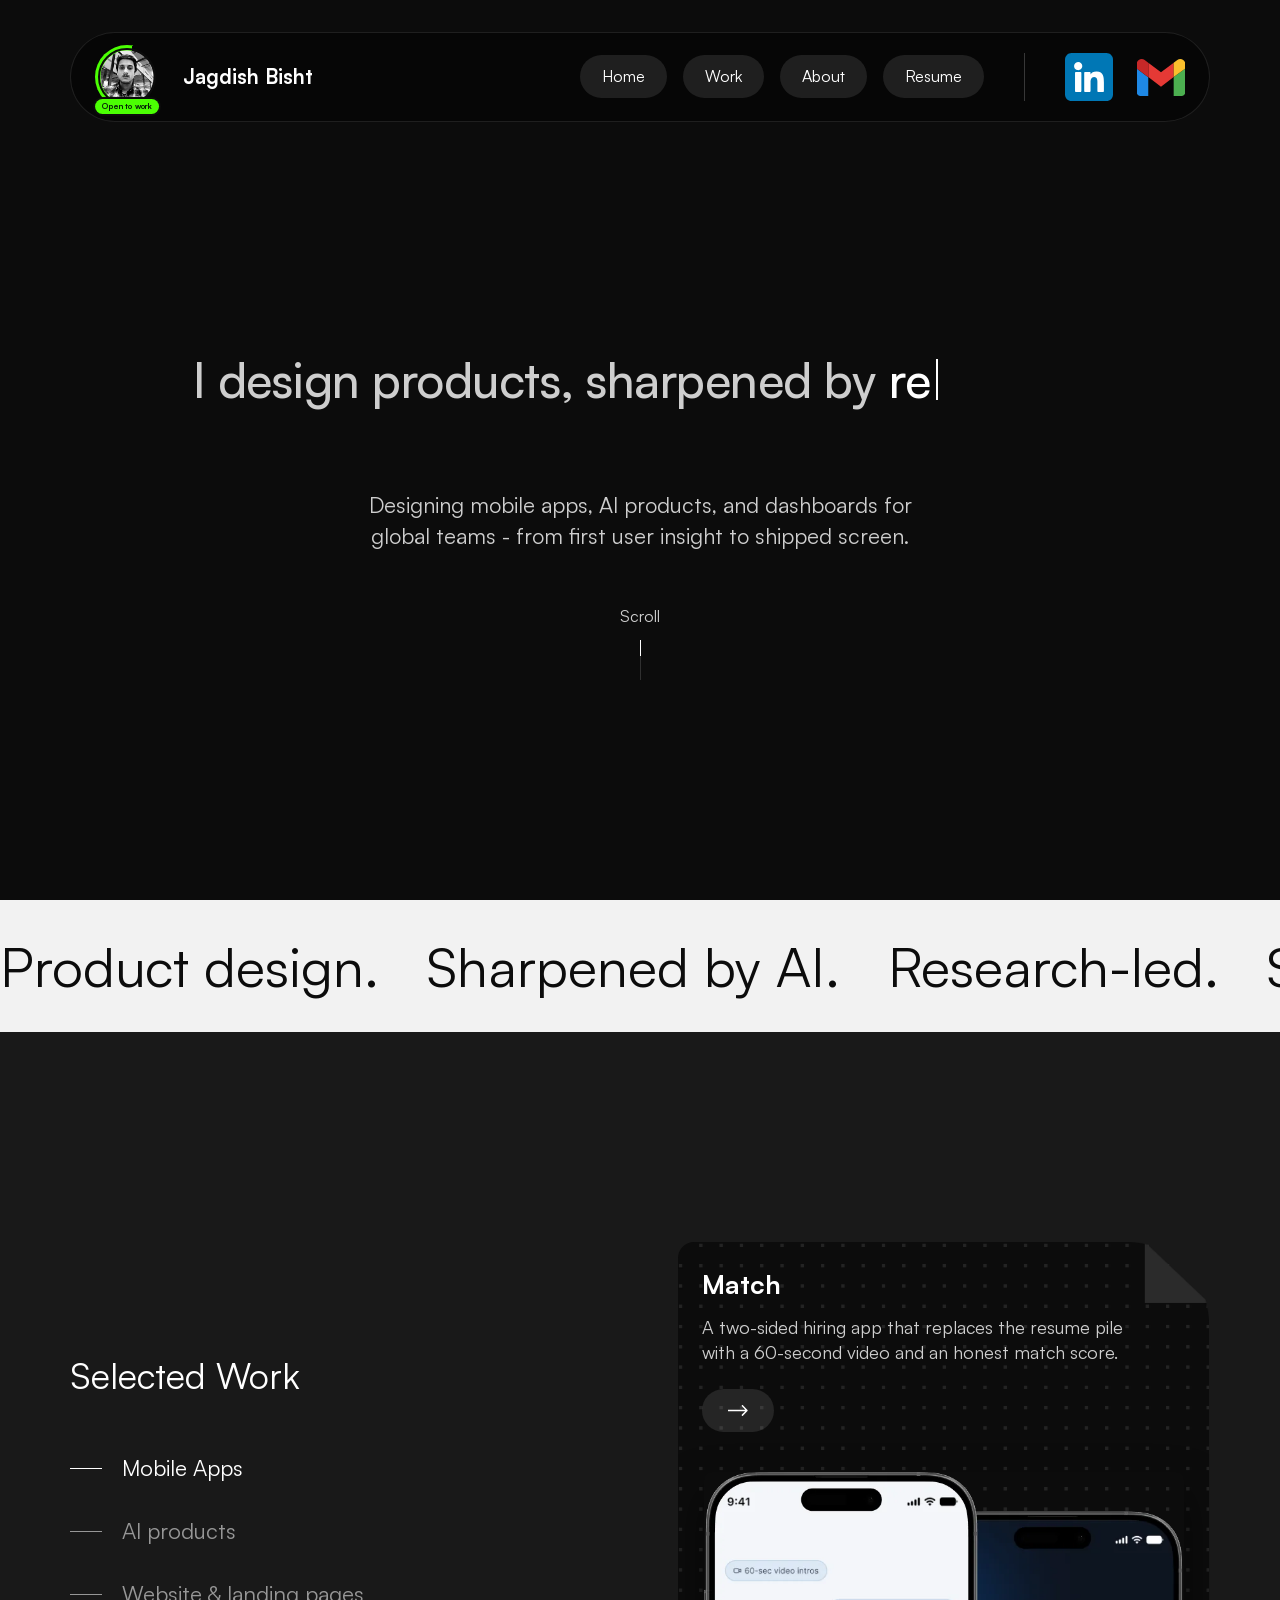
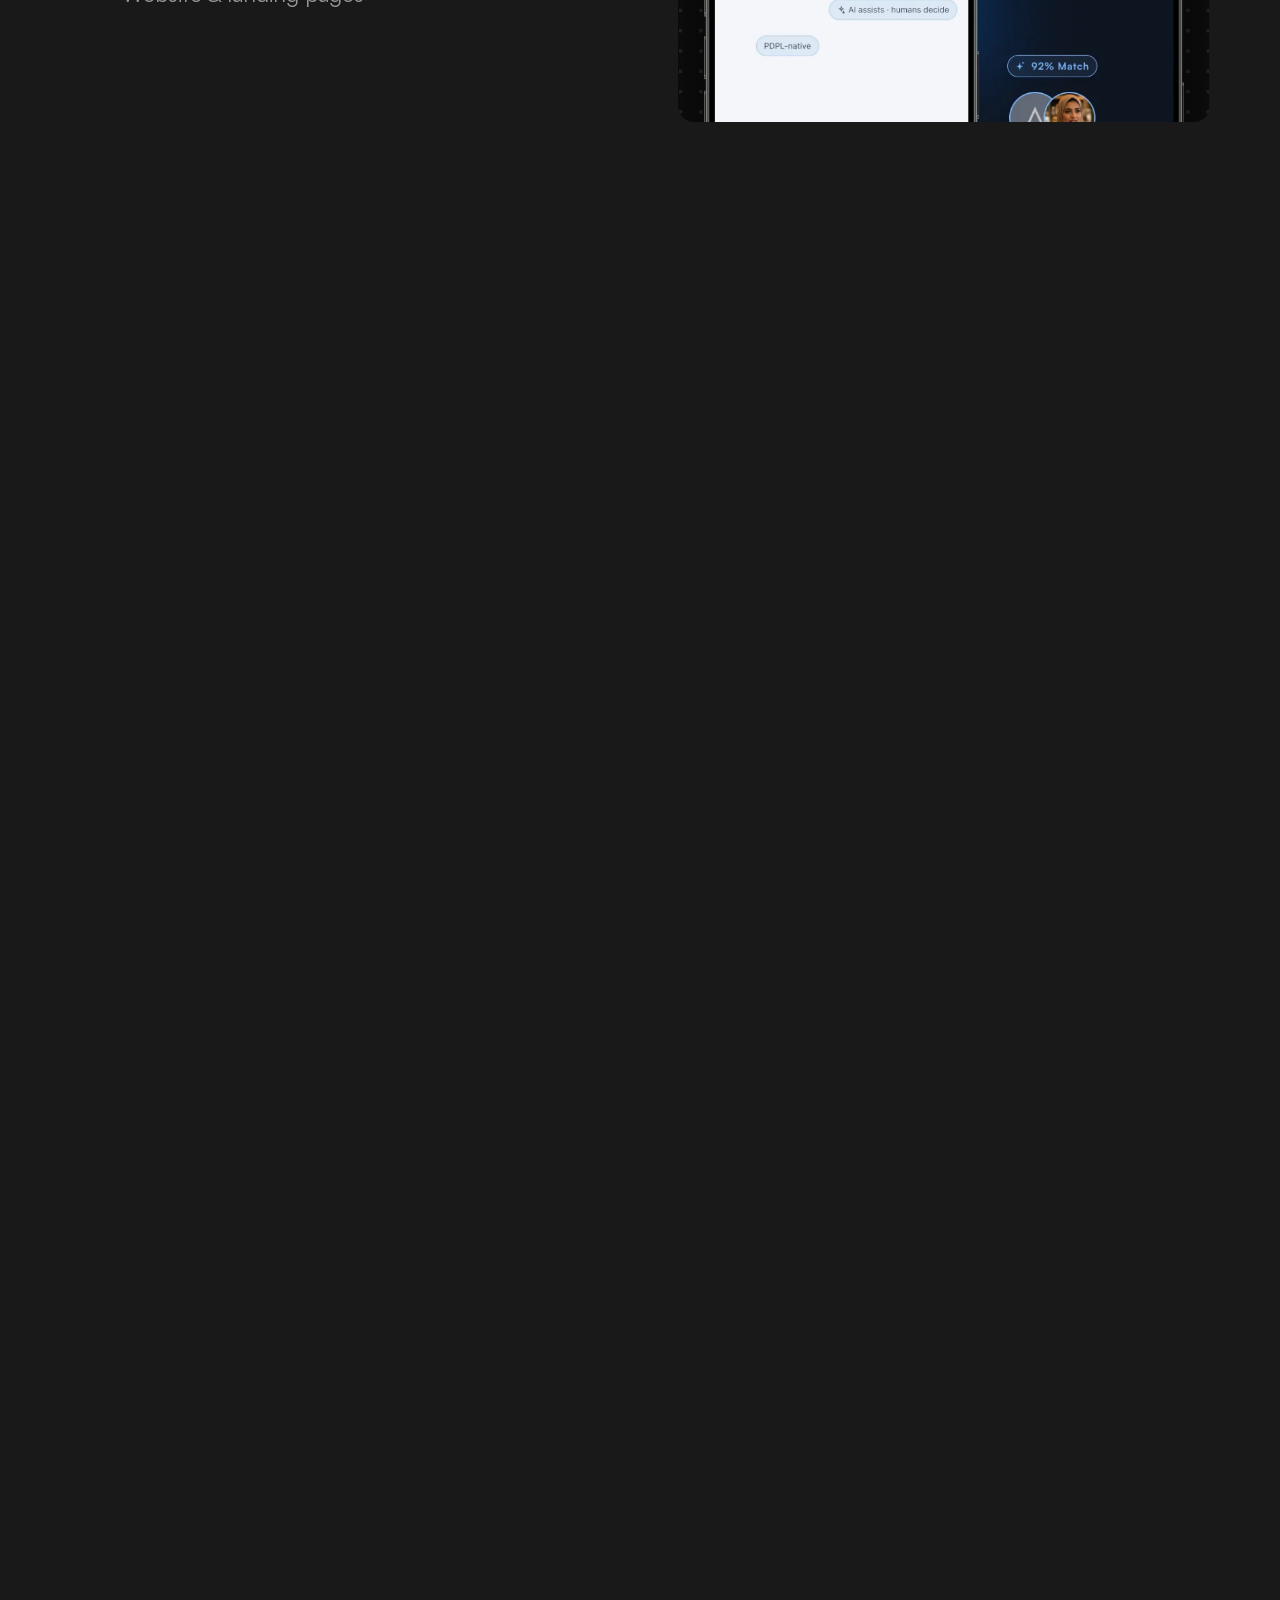
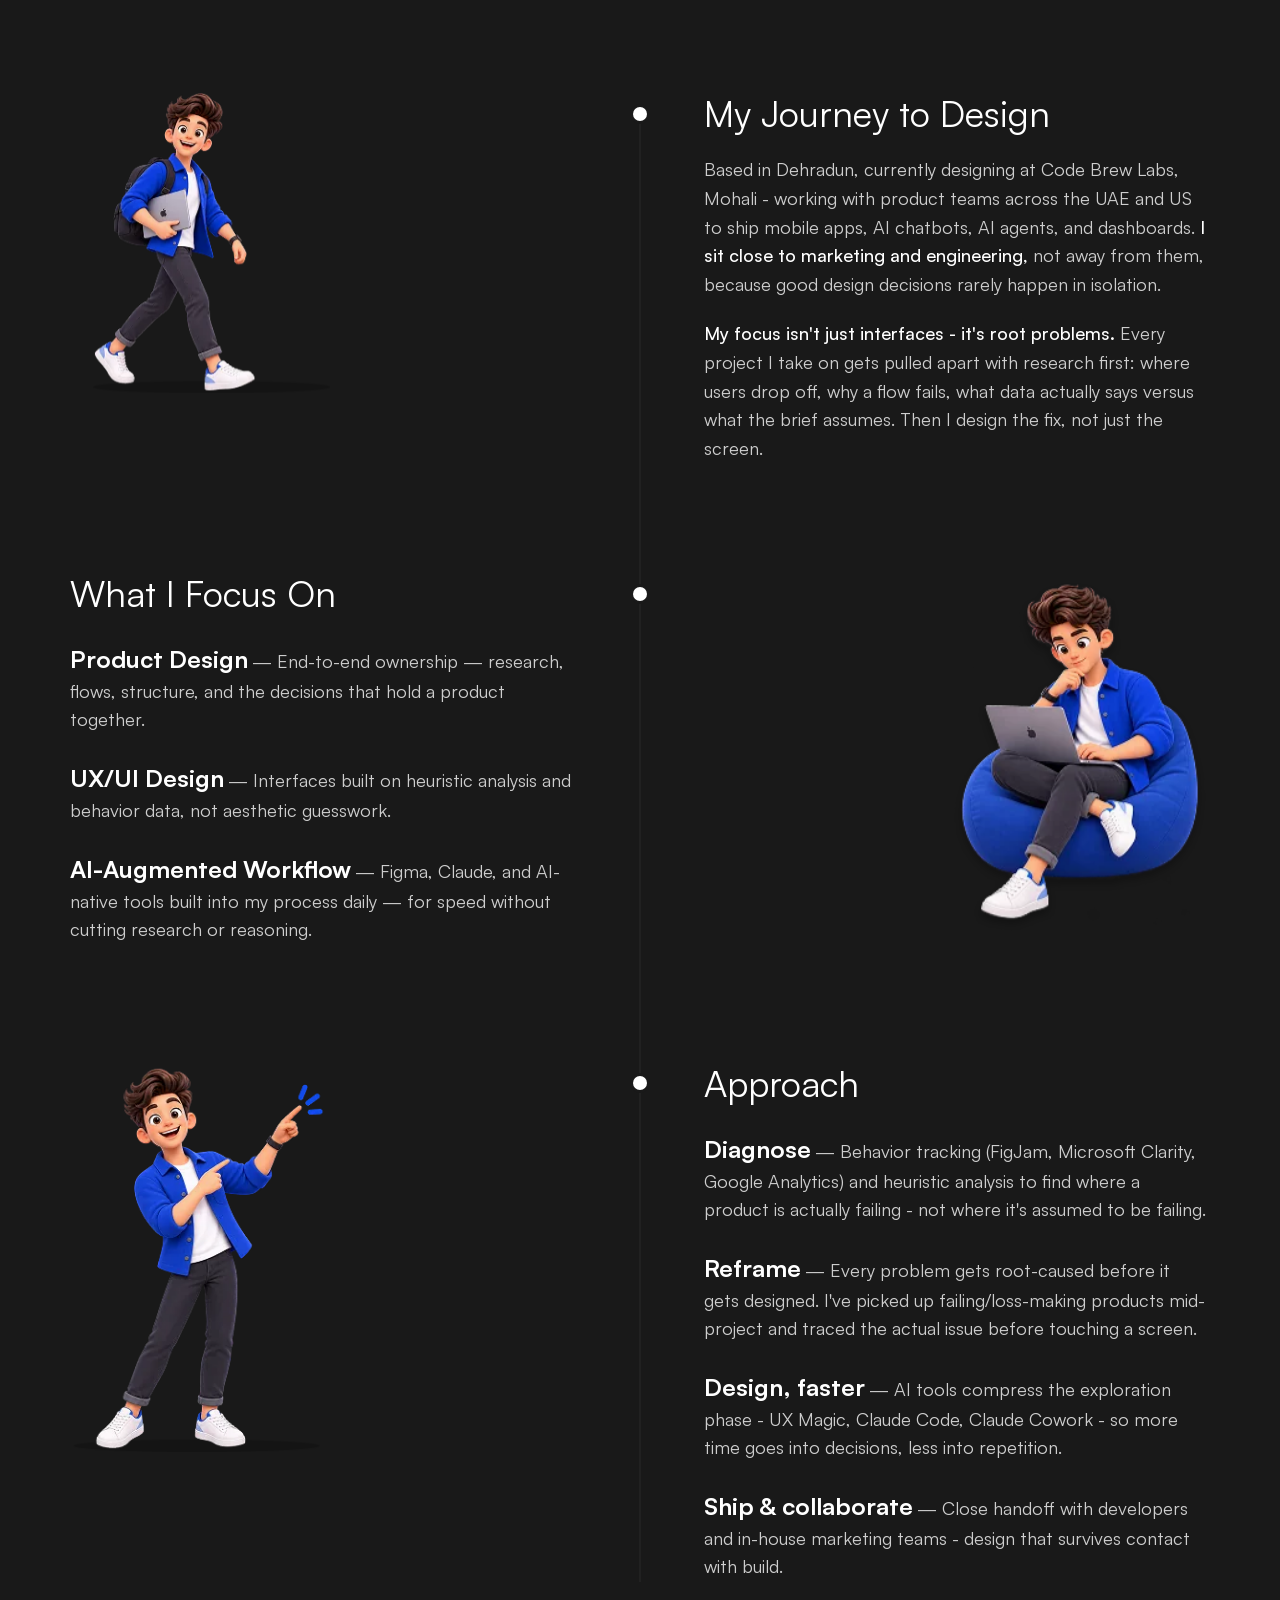
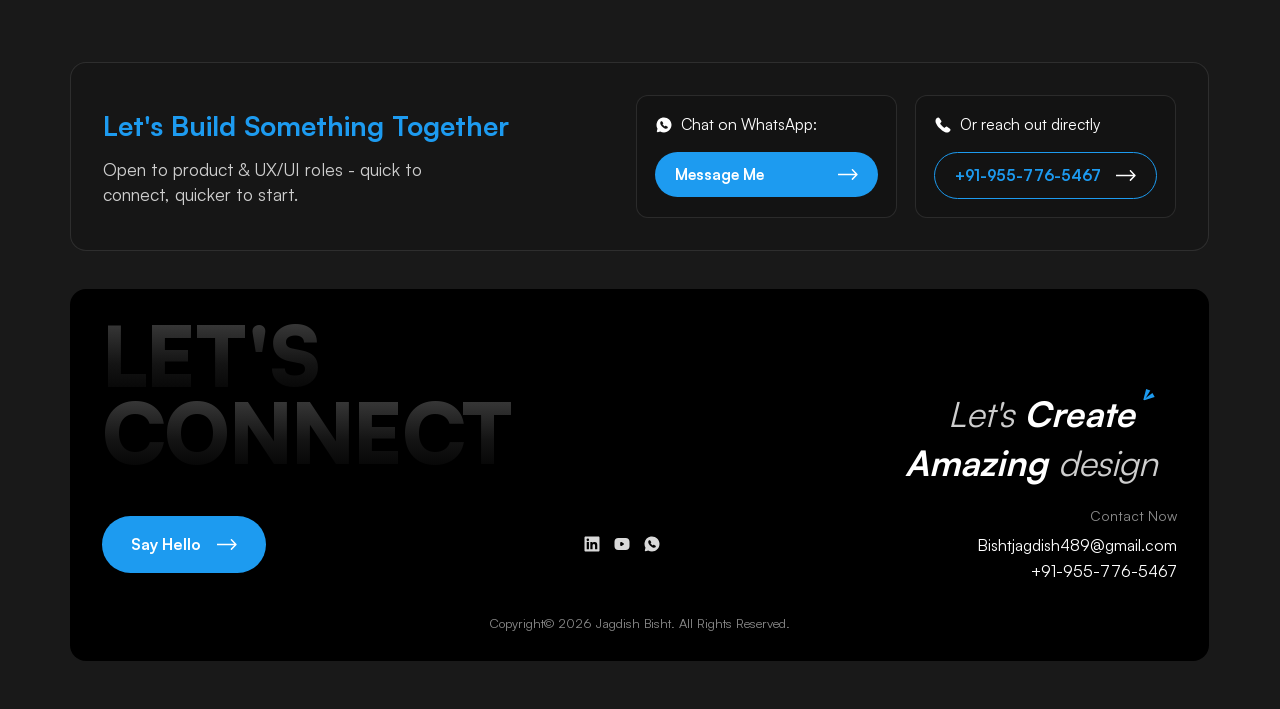
==== commit 95f4a530: "Update resume: new design, graduation year removed Replace the resume PDF with the redesigned versio" ====
--- a/index.html
+++ b/index.html
@@ -34,7 +34,7 @@
       <a href="index.html" class="nav-pill" aria-current="page">Home</a>
       <a href="work.html" class="nav-pill">Work</a>
       <a href="#about" class="nav-pill">About</a>
-      <a href="assets/Jagdish-Bisht-Resume.pdf?v=20260903" class="nav-pill" target="_blank" rel="noopener">Resume</a>
+      <a href="assets/Jagdish-Bisht-Resume.pdf?v=20261104" class="nav-pill" target="_blank" rel="noopener">Resume</a>
       <span class="divider" aria-hidden="true"></span>
       <a href="https://www.linkedin.com/in/jagdish-bisht-475baa339/" target="_blank" rel="noopener" class="icon-link" aria-label="LinkedIn">
         <img src="assets/icons/linkedin.svg" alt="" loading="lazy" decoding="async">
@@ -139,7 +139,7 @@
     </div>
     <div class="journey-text journey-text--1">
       <h2 class="section-heading" data-timeline-heading="0">My Journey to Design</h2>
-      <p>Based in Dehradun, currently designing at Code Brew Labs, Chandigarh - working with product teams across the UAE and US to ship mobile apps, AI chatbots, AI agents, and dashboards. <strong>I sit close to marketing and engineering,</strong> not away from them, because good design decisions rarely happen in isolation.</p>
+      <p>Based in Dehradun, currently designing at Code Brew Labs, Mohali - working with product teams across the UAE and US to ship mobile apps, AI chatbots, AI agents, and dashboards. <strong>I sit close to marketing and engineering,</strong> not away from them, because good design decisions rarely happen in isolation.</p>
       <p><strong>My focus isn't just interfaces - it's root problems.</strong> Every project I take on gets pulled apart with research first: where users drop off, why a flow fails, what data actually says versus what the brief assumes. Then I design the fix, not just the screen.</p>
     </div>
 
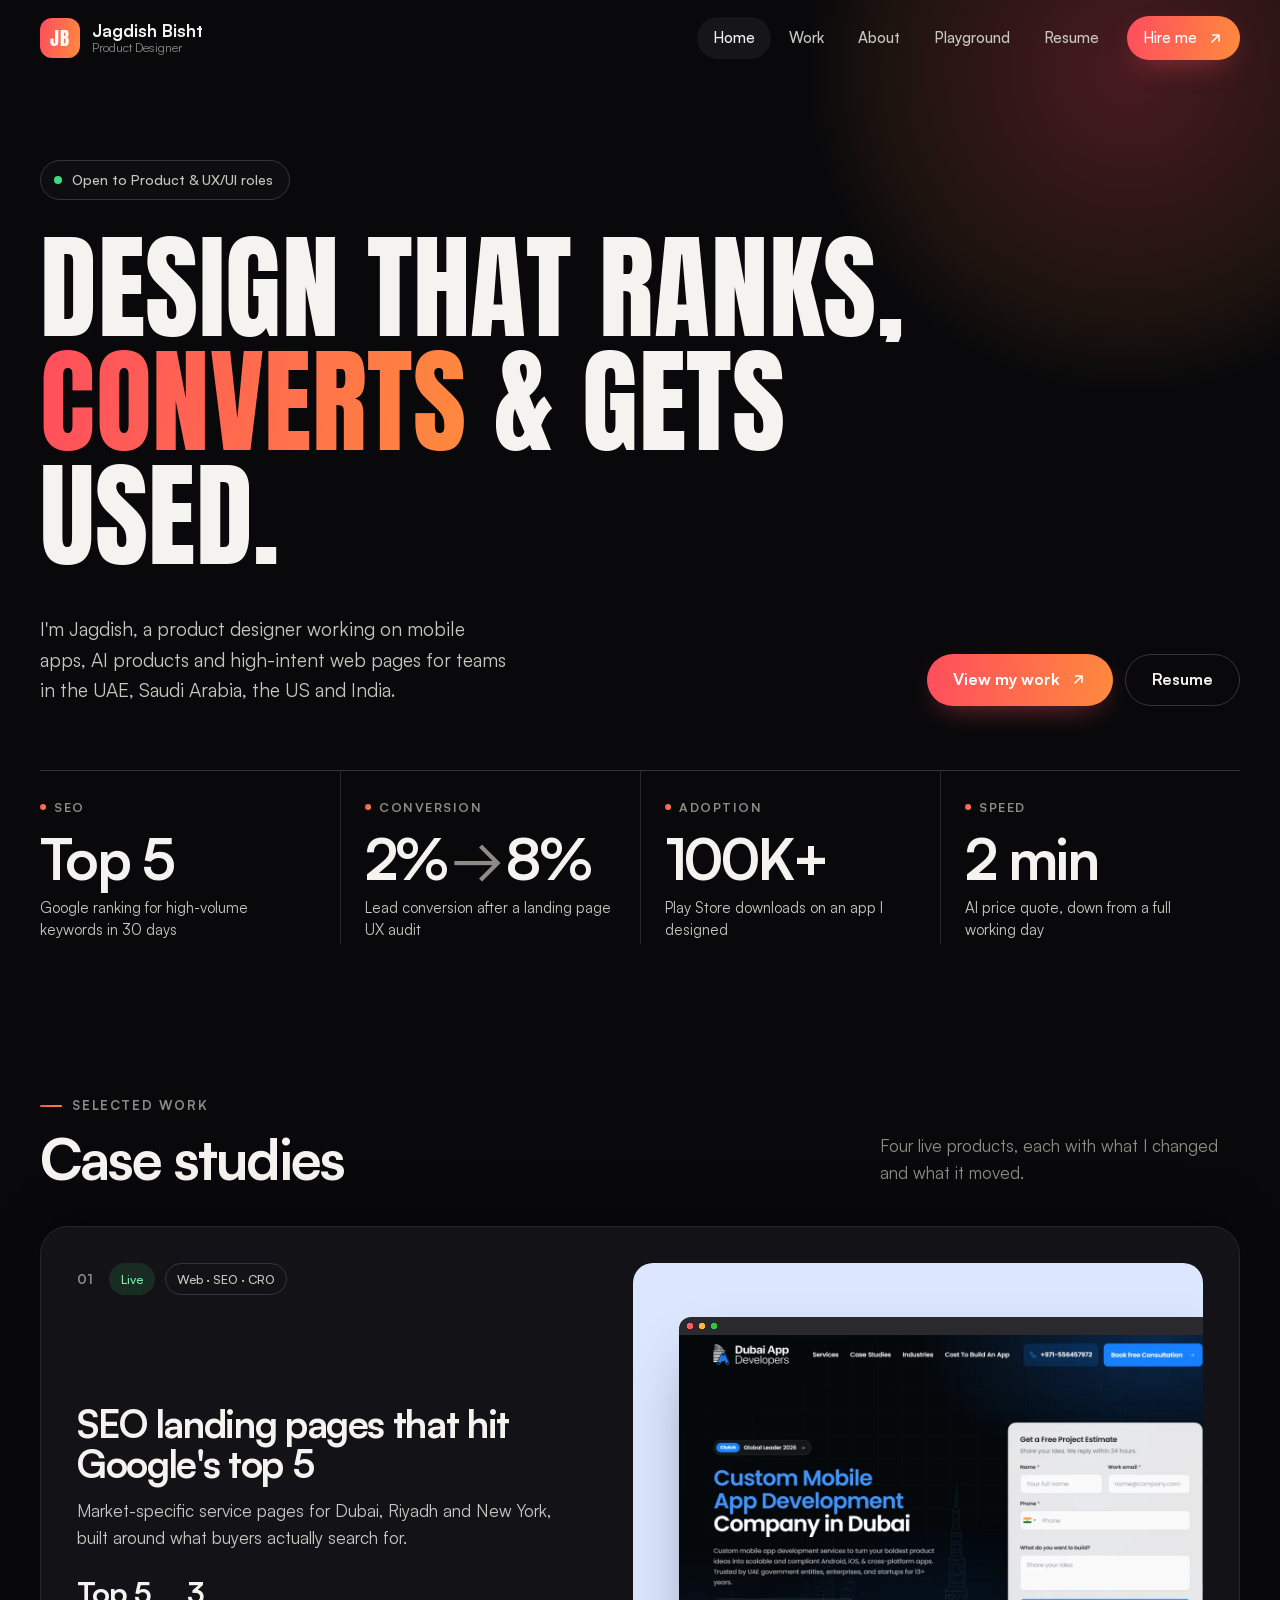
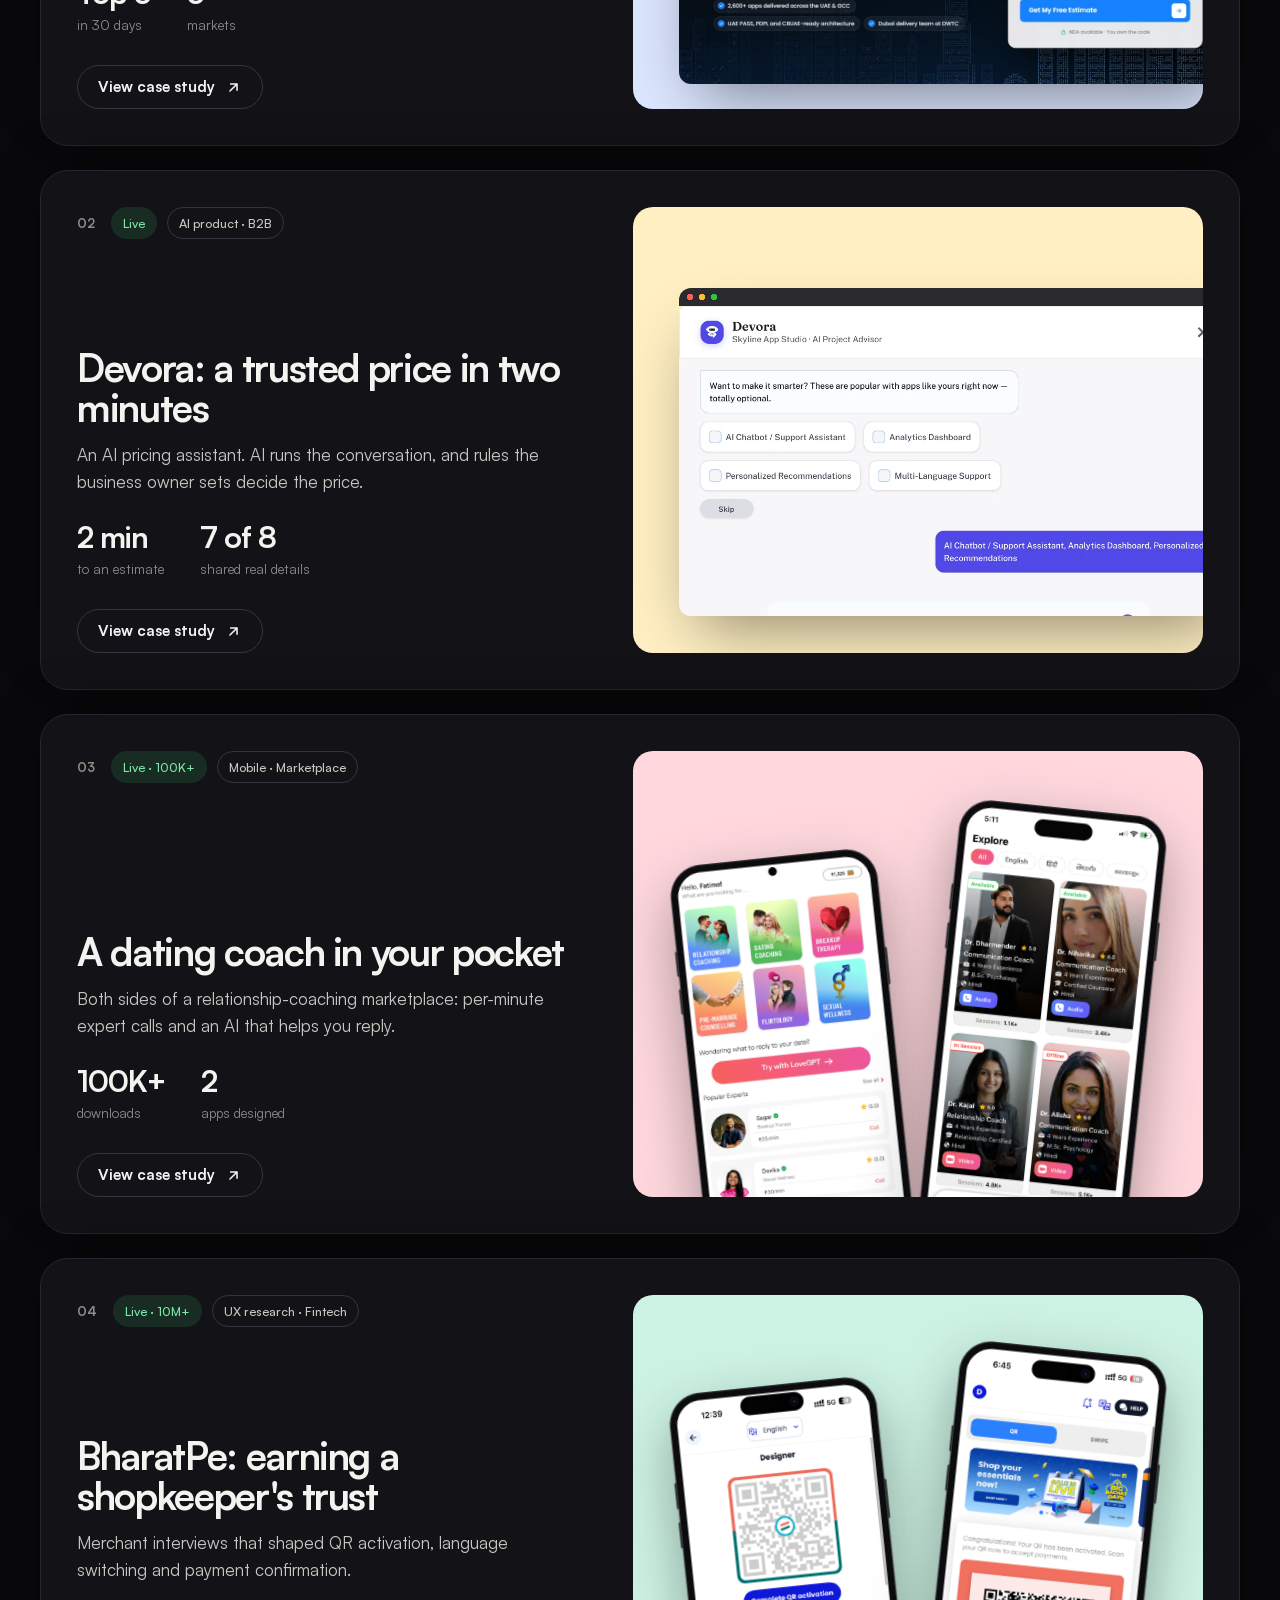
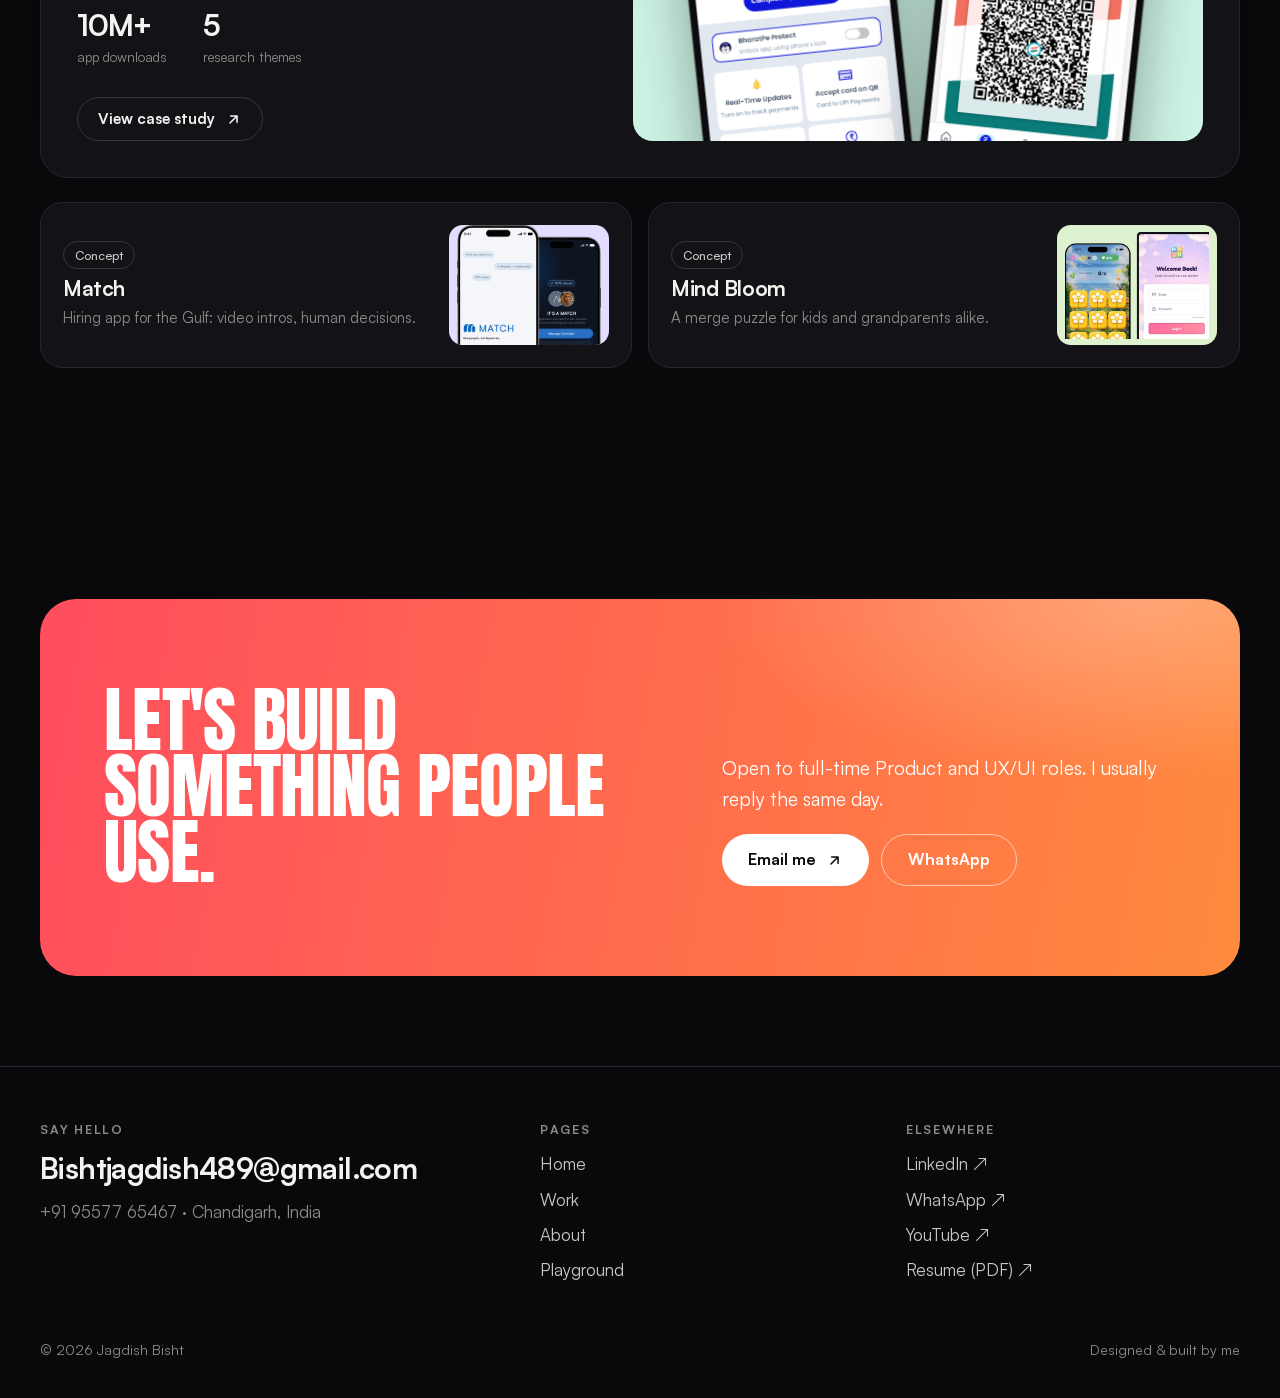
==== commit f7989e72: "Redesign portfolio: dark theme, new case studies, work/about/playground pages New SEO landing pages," ====
--- a/index.html
+++ b/index.html
@@ -1,258 +1,176 @@
 <!DOCTYPE html>
-<html lang="en">
+<html lang="en" class="no-js">
 <head>
 <meta charset="UTF-8">
-<meta name="viewport" content="width=device-width, initial-scale=1.0">
-<title>Jagdish Bisht — Product Designer</title>
-<link rel="stylesheet" href="css/style.css?v=20260909a">
-<!-- Microsoft Clarity -->
-<script type="text/javascript">
-  (function(c,l,a,r,i,t,y){
-    c[a]=c[a]||function(){(c[a].q=c[a].q||[]).push(arguments)};
-    t=l.createElement(r);t.async=1;t.src="https://www.clarity.ms/tag/"+i;
-    y=l.getElementsByTagName(r)[0];y.parentNode.insertBefore(t,y);
-  })(window, document, "clarity", "script", "ybke4p9ocn");
-</script>
+<meta name="viewport" content="width=device-width, initial-scale=1">
+<title>Jagdish Bisht — Product Designer (UX/UI)</title>
+<meta name="description" content="Product designer with nearly 3 years of experience in mobile apps, AI products and SEO landing pages. Pages in Google's top 5 within 30 days, a 100K+ download app and an AI quoting tool.">
+<meta property="og:title" content="Jagdish Bisht — Product Designer (UX/UI)">
+<meta property="og:description" content="Product designer with nearly 3 years of experience in mobile apps, AI products and SEO landing pages. Pages in Google's top 5 within 30 days, a 100K+ download app and an AI quoting tool.">
+<meta property="og:image" content="https://jagdish-design03.github.io/Jagdish.design/assets/img/og.png">
+<meta name="twitter:card" content="summary_large_image">
+<link rel="canonical" href="https://jagdish-design03.github.io/Jagdish.design/">
+<meta name="theme-color" content="#09090B">
+<link rel="icon" href="data:image/svg+xml,<svg xmlns='http://www.w3.org/2000/svg' viewBox='0 0 64 64'><defs><linearGradient id='g' x1='0' x2='1'><stop offset='0' stop-color='%23FF4D5E'/><stop offset='1' stop-color='%23FF8A3D'/></linearGradient></defs><rect width='64' height='64' rx='16' fill='url(%23g)'/><text x='50%' y='58%' text-anchor='middle' dominant-baseline='middle' font-family='Impact,Arial Black' font-size='30' fill='white'>JB</text></svg>">
+<link rel="preconnect" href="https://fonts.googleapis.com">
+<link rel="preconnect" href="https://fonts.gstatic.com" crossorigin>
+<link href="https://fonts.googleapis.com/css2?family=Anton&display=swap" rel="stylesheet">
+<link rel="stylesheet" href="css/main.css?v=5">
+<script>(function(c,l,a,r,i,t,y){c[a]=c[a]||function(){(c[a].q=c[a].q||[]).push(arguments)};t=l.createElement(r);t.async=1;t.src="https://www.clarity.ms/tag/"+i;y=l.getElementsByTagName(r)[0];y.parentNode.insertBefore(t,y);})(window,document,"clarity","script","ybke4p9ocn");</script>
 </head>
 <body>
-
-<header class="hero" id="top">
-  <nav class="navbar">
-    <div class="nav-left">
-      <div class="avatar-wrap avatar-wrap--open" title="Open to Product &amp; UX/UI Designer roles">
-        <img src="assets/images/profile.webp" alt="Jagdish Bisht" class="avatar" width="195" height="195" loading="lazy" decoding="async">
-        <span class="open-badge">Open to work</span>
-      </div>
-      <span class="logo-name">Jagdish Bisht</span>
-    </div>
-
-    <button class="nav-toggle" id="navToggle" aria-label="Toggle menu" aria-expanded="false">
-      <span></span><span></span><span></span>
-    </button>
-
-    <div class="nav-right" id="navRight">
-      <a href="index.html" class="nav-pill" aria-current="page">Home</a>
-      <a href="work.html" class="nav-pill">Work</a>
-      <a href="#about" class="nav-pill">About</a>
-      <a href="assets/Jagdish-Bisht-Resume.pdf?v=20261104" class="nav-pill" target="_blank" rel="noopener">Resume</a>
-      <span class="divider" aria-hidden="true"></span>
-      <a href="https://www.linkedin.com/in/jagdish-bisht-475baa339/" target="_blank" rel="noopener" class="icon-link" aria-label="LinkedIn">
-        <img src="assets/icons/linkedin.svg" alt="" loading="lazy" decoding="async">
-      </a>
-      <a href="https://mail.google.com/mail/?view=cm&fs=1&to=Bishtjagdish489%40gmail.com&su=Product%20design%20opportunity&body=Hi%20Jagdish%2C%0A%0AI%20came%20across%20your%20portfolio%20and%20I%27d%20like%20to%20talk%20to%20you%20about%20a%20product%20design%20role%20on%20our%20team.%0A%0AWhen%20would%20be%20a%20good%20time%20for%20a%20quick%20call%3F%0A" target="_blank" rel="noopener" class="icon-link" aria-label="Email Jagdish">
-        <img src="assets/icons/gmail.svg" alt="" loading="lazy" decoding="async">
-      </a>
-    </div>
-  </nav>
-
-  <div class="hero-content">
-    <h1 class="hero-heading" id="heroHeading">
-      <span class="dim">I design products, sharpened by</span><span class="bright" id="typedWord"></span><span class="type-cursor" aria-hidden="true"></span>
-    </h1>
-    <p class="hero-sub">Designing mobile apps, AI products, and dashboards for global teams - from first user insight to shipped screen.</p>
-
-    <div class="scroll-indicator">
-      <span>Scroll</span>
-      <span class="scroll-track"><span class="scroll-line"></span></span>
-    </div>
+<a class="skip" href="#main">Skip to content</a>
+<header class="nav">
+  <div class="wrap nav-in">
+    <a href="index.html" class="logo" aria-label="Jagdish Bisht, home"><span class="logo-mark">JB</span><span><b>Jagdish Bisht</b><small>Product Designer</small></span></a>
+    <button class="menu-btn" aria-label="Menu" aria-expanded="false" aria-controls="navLinks"><span></span><span></span></button>
+    <nav class="nav-links" id="navLinks" aria-label="Primary">
+      <a href="index.html" aria-current="page">Home</a>
+      <a href="work.html">Work</a>
+      <a href="about.html">About</a>
+      <a href="playground.html">Playground</a>
+      <a href="assets/Jagdish-Bisht-Resume.pdf" target="_blank" rel="noopener">Resume</a>
+      <a href="mailto:Bishtjagdish489@gmail.com?subject=Product%20design%20role" class="btn btn-grad btn-sm">Hire me <svg viewBox="0 0 24 24" fill="none" stroke="currentColor" stroke-width="2.2" stroke-linecap="round" stroke-linejoin="round" aria-hidden="true"><path d="M7 17 17 7M8 7h9v9"/></svg></a>
+    </nav>
   </div>
 </header>
+<main id="main">
 
-<div class="marquee" aria-hidden="true">
-  <div class="marquee-track">
-    <span>Product design.</span>
-    <span>Sharpened by AI.</span>
-    <span>Research-led.</span>
-    <span>Shipped fast.</span>
-    <span>Built for global teams.</span>
-    <span>Product design.</span>
-    <span>Sharpened by AI.</span>
-    <span>Research-led.</span>
-    <span>Shipped fast.</span>
-    <span>Built for global teams.</span>
-  </div>
-</div>
-
-<section class="work" id="work">
-  <div class="work-sticky">
-    <div class="container work-grid">
-      <div class="work-info">
-        <h2 class="section-heading">Selected Work</h2>
-        <ul class="work-list" id="workList">
-          <li class="active"><button type="button" data-cat="0"><span class="dash" aria-hidden="true"></span>Mobile Apps</button></li>
-          <li><button type="button" data-cat="1"><span class="dash" aria-hidden="true"></span>AI products</button></li>
-          <li><button type="button" data-cat="2"><span class="dash" aria-hidden="true"></span>Website &amp; landing pages</button></li>
-        </ul>
+<section class="hero">
+  <div class="hero-glow" aria-hidden="true"></div>
+  <div class="wrap">
+    <span class="pill"><span class="dot" aria-hidden="true"></span>Open to Product &amp; UX/UI roles</span>
+    <h1 class="display">
+      <span class="line"><span>Design that ranks,</span></span>
+      <span class="line"><span><span class="grad-text">converts</span> &amp; gets</span></span>
+      <span class="line"><span>used.</span></span>
+    </h1>
+    <div class="hero-foot">
+      <p class="hero-sub rv">I'm Jagdish, a product designer working on mobile apps, AI products and high-intent web pages for teams in the UAE, Saudi Arabia, the US and India.</p>
+      <div class="hero-cta rv rv-d1">
+        <a href="work.html" class="btn btn-grad">View my work <svg viewBox="0 0 24 24" fill="none" stroke="currentColor" stroke-width="2.2" stroke-linecap="round" stroke-linejoin="round" aria-hidden="true"><path d="M7 17 17 7M8 7h9v9"/></svg></a>
+        <a href="assets/Jagdish-Bisht-Resume.pdf" target="_blank" rel="noopener" class="btn btn-line">Resume</a>
       </div>
-
-      <div class="work-card-stack" id="workCardStack">
-        <a href="matchd.html" class="work-card active" data-index="0" data-cat="0" aria-label="View the Match case study">
-          <h3 class="work-card-title">Match</h3>
-          <p class="work-card-desc">A two-sided hiring app that replaces the resume pile with a 60-second video and an honest match score.</p>
-          <span class="work-card-arrow">
-            <img src="assets/icons/arrow-big.svg" alt="" loading="lazy" decoding="async">
-          </span>
-          <img class="work-card-shot" src="assets/images/match-card.webp" alt="Match hiring app video-intro and match preview" width="755" height="650" fetchpriority="high">
-        </a>
-
-        <a href="mindbloom.html" class="work-card" data-index="1" data-cat="0" aria-label="View the Mind Bloom case study">
-          <h3 class="work-card-title">Mind Bloom</h3>
-          <p class="work-card-desc">A merge puzzle built for children and players 45+ alike - seventy rounds that grow into a garden you keep.</p>
-          <span class="work-card-arrow">
-            <img src="assets/icons/arrow-big.svg" alt="" loading="lazy" decoding="async">
-          </span>
-          <img class="work-card-shot" src="assets/images/mindbloom-card.webp" alt="Mind Bloom game board and sign-in screen on two phones" width="940" height="700" loading="lazy" decoding="async">
-        </a>
-
-        <a href="devora.html" class="work-card" data-index="2" data-cat="1" aria-label="View the Devora case study">
-          <h3 class="work-card-title">Devora</h3>
-          <p class="work-card-desc">An AI pricing assistant that turns a full-day quote cycle into a two-minute, trustworthy estimate.</p>
-          <span class="work-card-arrow">
-            <img src="assets/icons/arrow-big.svg" alt="" loading="lazy" decoding="async">
-          </span>
-          <img class="work-card-shot" src="assets/images/devora-card.webp" alt="Devora AI project advisor chat interface preview" width="564" height="308" loading="lazy" decoding="async">
-        </a>
-
-        <a href="mar.html" class="work-card" data-index="3" data-cat="2" aria-label="View the MAR case study">
-          <h3 class="work-card-title">MAR</h3>
-          <p class="work-card-desc">A conversion-driven website for a growth agency - bold brand, clear service structure, and a hierarchy built to convert.</p>
-          <span class="work-card-arrow">
-            <img src="assets/icons/arrow-big.svg" alt="" loading="lazy" decoding="async">
-          </span>
-          <img class="work-card-shot" src="assets/images/mar-card.webp" alt="MAR agency website shown across two phones" width="860" height="696" loading="lazy" decoding="async">
-        </a>
-</div>
+    </div>
+    <div class="impact rv rv-d2" aria-label="Impact">
+      <div><small>SEO</small><b>Top 5</b><span>Google ranking for high-volume keywords in 30 days</span></div>
+      <div><small>Conversion</small><b>2%<i>→</i>8%</b><span>Lead conversion after a landing page UX audit</span></div>
+      <div><small>Adoption</small><b>100K+</b><span>Play Store downloads on an app I designed</span></div>
+      <div><small>Speed</small><b>2 min</b><span>AI price quote, down from a full working day</span></div>
     </div>
   </div>
 </section>
 
-<section class="journey" id="about">
-  <div class="container journey-grid">
-    <span class="timeline-line" aria-hidden="true"></span>
-    <span class="timeline-progress" id="timelineProgress" aria-hidden="true"></span>
-    <span class="timeline-dot" data-dot="0" aria-hidden="true"></span>
-    <span class="timeline-dot" data-dot="1" aria-hidden="true"></span>
-    <span class="timeline-dot" data-dot="2" aria-hidden="true"></span>
-
-    <div class="journey-media journey-media--walk">
-      <img src="assets/images/character-walking.webp" alt="" width="282" height="326" loading="lazy" decoding="async">
-    </div>
-    <div class="journey-text journey-text--1">
-      <h2 class="section-heading" data-timeline-heading="0">My Journey to Design</h2>
-      <p>Based in Dehradun, currently designing at Code Brew Labs, Mohali - working with product teams across the UAE and US to ship mobile apps, AI chatbots, AI agents, and dashboards. <strong>I sit close to marketing and engineering,</strong> not away from them, because good design decisions rarely happen in isolation.</p>
-      <p><strong>My focus isn't just interfaces - it's root problems.</strong> Every project I take on gets pulled apart with research first: where users drop off, why a flow fails, what data actually says versus what the brief assumes. Then I design the fix, not just the screen.</p>
+<section class="section" id="work">
+  <div class="wrap">
+    <div class="sw-head rv">
+      <div><span class="kicker">Selected work</span><h2 style="margin-top:14px">Case studies</h2></div>
+      <p>Four live products, each with what I changed and what it moved.</p>
     </div>
 
-    <div class="journey-text journey-text--2">
-      <h2 class="section-heading" data-timeline-heading="1">What I Focus On</h2>
-      <div class="focus-item">
-        <h3>Product Design</h3>
-        <p>— End-to-end ownership — research, flows, structure, and the decisions that hold a product together.</p>
-      </div>
-      <div class="focus-item">
-        <h3>UX/UI Design</h3>
-        <p>— Interfaces built on heuristic analysis and behavior data, not aesthetic guesswork.</p>
-      </div>
-      <div class="focus-item">
-        <h3>AI-Augmented Workflow</h3>
-        <p>— Figma, Claude, and AI-native tools built into my process daily — for speed without cutting research or reasoning.</p>
-      </div>
-    </div>
-    <div class="journey-media journey-media-right journey-media--sit">
-      <img src="assets/images/character-sitting.webp" alt="" width="209" height="306" loading="lazy" decoding="async">
+    <div class="stack">
+      <article class="sc" style="--i:0">
+        <div class="sc-body">
+          <div class="sc-top"><span class="sc-num">01</span><span class="sc-tag live">Live</span><span class="sc-tag">Web · SEO · CRO</span></div>
+          <h3>SEO landing pages that hit Google's top 5</h3>
+          <p>Market-specific service pages for Dubai, Riyadh and New York, built around what buyers actually search for.</p>
+          <div class="sc-stats"><div><b>Top 5</b><span>in 30 days</span></div><div><b>3</b><span>markets</span></div></div>
+          <span class="btn btn-line btn-sm sc-cta">View case study <svg viewBox="0 0 24 24" fill="none" stroke="currentColor" stroke-width="2.2" stroke-linecap="round" stroke-linejoin="round" aria-hidden="true"><path d="M7 17 17 7M8 7h9v9"/></svg></span>
+        </div>
+        <div class="sc-media bg-blue">
+          <div class="web"><img src="assets/img/seo/dubai-hero.webp" alt="Dubai landing page" width="1200" height="750" loading="lazy"></div>
+        </div>
+        <a class="sc-a" href="seo-landing-pages.html" aria-label="View the SEO landing pages case study"></a>
+      </article>
+
+      <article class="sc" style="--i:1">
+        <div class="sc-body">
+          <div class="sc-top"><span class="sc-num">02</span><span class="sc-tag live">Live</span><span class="sc-tag">AI product · B2B</span></div>
+          <h3>Devora: a trusted price in two minutes</h3>
+          <p>An AI pricing assistant. AI runs the conversation, and rules the business owner sets decide the price.</p>
+          <div class="sc-stats"><div><b>2 min</b><span>to an estimate</span></div><div><b>7 of 8</b><span>shared real details</span></div></div>
+          <span class="btn btn-line btn-sm sc-cta">View case study <svg viewBox="0 0 24 24" fill="none" stroke="currentColor" stroke-width="2.2" stroke-linecap="round" stroke-linejoin="round" aria-hidden="true"><path d="M7 17 17 7M8 7h9v9"/></svg></span>
+        </div>
+        <div class="sc-media bg-yellow">
+          <div class="web" style="top:18%"><img src="assets/img/devora/visitor-experience.webp" alt="Devora chat widget" width="1064" height="592" loading="lazy"></div>
+        </div>
+        <a class="sc-a" href="devora.html" aria-label="View the Devora case study"></a>
+      </article>
+
+      <article class="sc" style="--i:2">
+        <div class="sc-body">
+          <div class="sc-top"><span class="sc-num">03</span><span class="sc-tag live">Live · 100K+</span><span class="sc-tag">Mobile · Marketplace</span></div>
+          <h3>A dating coach in your pocket</h3>
+          <p>Both sides of a relationship-coaching marketplace: per-minute expert calls and an AI that helps you reply.</p>
+          <div class="sc-stats"><div><b>100K+</b><span>downloads</span></div><div><b>2</b><span>apps designed</span></div></div>
+          <span class="btn btn-line btn-sm sc-cta">View case study <svg viewBox="0 0 24 24" fill="none" stroke="currentColor" stroke-width="2.2" stroke-linecap="round" stroke-linejoin="round" aria-hidden="true"><path d="M7 17 17 7M8 7h9v9"/></svg></span>
+        </div>
+        <div class="sc-media bg-pink">
+          <img class="ph a" src="assets/img/phones/date-home.png" alt="Home screen" width="604" height="1175" loading="lazy">
+          <img class="ph b" src="assets/img/phones/date-explore.png" alt="Explore experts" width="604" height="1212" loading="lazy">
+        </div>
+        <a class="sc-a" href="dating-app.html" aria-label="View the dating and coaching app case study"></a>
+      </article>
+
+      <article class="sc" style="--i:3">
+        <div class="sc-body">
+          <div class="sc-top"><span class="sc-num">04</span><span class="sc-tag live">Live · 10M+</span><span class="sc-tag">UX research · Fintech</span></div>
+          <h3>BharatPe: earning a shopkeeper's trust</h3>
+          <p>Merchant interviews that shaped QR activation, language switching and payment confirmation.</p>
+          <div class="sc-stats"><div><b>10M+</b><span>app downloads</span></div><div><b>5</b><span>research themes</span></div></div>
+          <span class="btn btn-line btn-sm sc-cta">View case study <svg viewBox="0 0 24 24" fill="none" stroke="currentColor" stroke-width="2.2" stroke-linecap="round" stroke-linejoin="round" aria-hidden="true"><path d="M7 17 17 7M8 7h9v9"/></svg></span>
+        </div>
+        <div class="sc-media bg-mint">
+          <img class="ph a" src="assets/img/phones/bp-activate.png" alt="QR activation" width="604" height="1222" loading="lazy">
+          <img class="ph b" src="assets/img/phones/bp-live.png" alt="QR live" width="604" height="1222" loading="lazy">
+        </div>
+        <a class="sc-a" href="bharatpe.html" aria-label="View the BharatPe research case study"></a>
+      </article>
     </div>
 
-    <div class="journey-media journey-media--point">
-      <img src="assets/images/character-pointing.webp" alt="" width="272" height="408" loading="lazy" decoding="async">
-    </div>
-    <div class="journey-text journey-text--3">
-      <h2 class="section-heading" data-timeline-heading="2">Approach</h2>
-      <div class="focus-item">
-        <h3>Diagnose</h3>
-        <p>— Behavior tracking (FigJam, Microsoft Clarity, Google Analytics) and heuristic analysis to find where a product is actually failing - not where it's assumed to be failing.</p>
-      </div>
-      <div class="focus-item">
-        <h3>Reframe</h3>
-        <p>— Every problem gets root-caused before it gets designed. I've picked up failing/loss-making products mid-project and traced the actual issue before touching a screen.</p>
-      </div>
-      <div class="focus-item">
-        <h3>Design, faster</h3>
-        <p>— AI tools compress the exploration phase - UX Magic, Claude Code, Claude Cowork - so more time goes into decisions, less into repetition.</p>
-      </div>
-      <div class="focus-item">
-        <h3>Ship &amp; collaborate</h3>
-        <p>— Close handoff with developers and in-house marketing teams - design that survives contact with build.</p>
-      </div>
+    <div class="concepts">
+      <a class="cc rv" href="match.html">
+        <div><span class="sc-tag">Concept</span><h4>Match</h4><p>Hiring app for the Gulf: video intros, human decisions.</p></div>
+        <div class="cc-img bg-lilac"><img src="assets/img/match-card.webp" alt="Match app" width="755" height="650" loading="lazy"></div>
+      </a>
+      <a class="cc rv rv-d1" href="mindbloom.html">
+        <div><span class="sc-tag">Concept</span><h4>Mind Bloom</h4><p>A merge puzzle for kids and grandparents alike.</p></div>
+        <div class="cc-img bg-green"><img src="assets/img/mindbloom-card.webp" alt="Mind Bloom game" width="940" height="700" loading="lazy"></div>
+      </a>
     </div>
   </div>
 </section>
-
-<section class="cta" id="contact">
-  <div class="container">
-    <div class="cta-card">
-      <div class="cta-text">
-        <h2>Let's Build Something Together</h2>
-        <p>Open to product &amp; UX/UI roles - quick to connect, quicker to start.</p>
+</main>
+<section class="wrap" style="margin-top:clamp(80px,10vw,130px)">
+  <div class="cta-band rv">
+    <h2>Let's build something people use.</h2>
+    <div><p>Open to full-time Product and UX/UI roles. I usually reply the same day.</p>
+    <div class="row">
+      <a href="mailto:Bishtjagdish489@gmail.com?subject=Product%20design%20role" class="btn btn-white">Email me <svg viewBox="0 0 24 24" fill="none" stroke="currentColor" stroke-width="2.2" stroke-linecap="round" stroke-linejoin="round" aria-hidden="true"><path d="M7 17 17 7M8 7h9v9"/></svg></a>
+      <a href="https://wa.me/919557765467?text=Hi%20Jagdish%2C%20I%20saw%20your%20portfolio%20and%20would%20like%20to%20talk%20about%20a%20design%20role." target="_blank" rel="noopener" class="btn btn-ghost">WhatsApp</a>
+    </div></div>
+  </div>
+</section>
+<footer class="footer" style="margin-top:clamp(60px,8vw,90px)">
+  <div class="wrap">
+    <div class="footer-grid">
+      <div>
+        <h4>Say hello</h4>
+        <p class="footer-big"><a href="mailto:Bishtjagdish489@gmail.com?subject=Product%20design%20role">Bishtjagdish489@gmail.com</a></p>
+        <p class="muted" style="margin-top:12px">+91 95577 65467 · Chandigarh, India</p>
       </div>
-      <div class="cta-actions">
-        <div class="cta-box">
-          <div class="cta-box-label">
-            <img src="assets/icons/whatsapp-filled.svg" alt="" loading="lazy" decoding="async">
-            <span>Chat on WhatsApp:</span>
-          </div>
-          <a href="https://wa.me/919557765467?text=Hi%20Jagdish%2C%20I%20came%20across%20your%20portfolio%20and%20I%27d%20like%20to%20talk%20to%20you%20about%20a%20product%20design%20role%20on%20our%20team.%20When%20would%20be%20a%20good%20time%20for%20a%20quick%20call%3F" class="cta-btn cta-btn-filled">
-            Message Me
-            <img src="assets/icons/arrow-big.svg" alt="" loading="lazy" decoding="async">
-          </a>
-        </div>
-        <div class="cta-box">
-          <div class="cta-box-label">
-            <img src="assets/icons/call-filled.svg" alt="" loading="lazy" decoding="async">
-            <span>Or reach out directly</span>
-          </div>
-          <a href="tel:+919557765467" class="cta-btn cta-btn-outline">
-            +91-955-776-5467
-            <img src="assets/icons/arrow-big.svg" alt="" loading="lazy" decoding="async">
-          </a>
-        </div>
+      <div>
+        <h4>Pages</h4>
+        <ul><li><a href="index.html">Home</a></li><li><a href="work.html">Work</a></li><li><a href="about.html">About</a></li><li><a href="playground.html">Playground</a></li></ul>
+      </div>
+      <div>
+        <h4>Elsewhere</h4>
+        <ul><li><a href="https://www.linkedin.com/in/jagdish-bisht-475baa339/" target="_blank" rel="noopener">LinkedIn ↗</a></li><li><a href="https://wa.me/919557765467?text=Hi%20Jagdish%2C%20I%20saw%20your%20portfolio%20and%20would%20like%20to%20talk%20about%20a%20design%20role." target="_blank" rel="noopener">WhatsApp ↗</a></li><li><a href="https://www.youtube.com/@joybishtux" target="_blank" rel="noopener">YouTube ↗</a></li><li><a href="assets/Jagdish-Bisht-Resume.pdf" target="_blank" rel="noopener">Resume (PDF) ↗</a></li></ul>
       </div>
     </div>
-
-    <footer class="site-footer">
-      <h2 class="footer-ghost" aria-label="Let's Connect">
-        <span>LET'S</span>
-        <span>CONNECT</span>
-      </h2>
-
-      <div class="footer-tagline">
-        <span class="tag-1">Let's <em>Create</em><span class="accent-icon"><img src="assets/icons/abstract-accent.svg" alt="" loading="lazy" decoding="async"></span></span>
-        <span class="tag-2"><em>Amazing</em> design</span>
-      </div>
-
-      <div class="footer-row">
-        <a href="https://wa.me/919557765467?text=Hi%20Jagdish%2C%20I%20came%20across%20your%20portfolio%20and%20I%27d%20like%20to%20talk%20to%20you%20about%20a%20product%20design%20role%20on%20our%20team.%20When%20would%20be%20a%20good%20time%20for%20a%20quick%20call%3F" target="_blank" rel="noopener" class="say-hello say-hello--filled">
-          Say Hello
-          <img src="assets/icons/arrow-big.svg" alt="" loading="lazy" decoding="async">
-        </a>
-
-        <div class="social-row">
-          <a href="https://www.linkedin.com/in/jagdish-bisht-475baa339/" target="_blank" rel="noopener" aria-label="LinkedIn"><img src="assets/icons/linkedin-mono.svg" alt="" loading="lazy" decoding="async"></a>
-          <a href="https://www.youtube.com/@joybishtux" target="_blank" rel="noopener" aria-label="YouTube"><img src="assets/icons/youtube.svg" alt="" loading="lazy" decoding="async"></a>
-          <a href="https://wa.me/919557765467?text=Hi%20Jagdish%2C%20I%20came%20across%20your%20portfolio%20and%20I%27d%20like%20to%20talk%20to%20you%20about%20a%20product%20design%20role%20on%20our%20team.%20When%20would%20be%20a%20good%20time%20for%20a%20quick%20call%3F" target="_blank" rel="noopener" aria-label="WhatsApp"><img src="assets/icons/whatsapp-filled.svg" alt="" loading="lazy" decoding="async"></a>
-        </div>
-
-        <div class="contact-block">
-          <span class="contact-label">Contact Now</span>
-          <a href="mailto:Bishtjagdish489@gmail.com">Bishtjagdish489@gmail.com</a>
-          <a href="tel:+919557765467">+91-955-776-5467</a>
-        </div>
-      </div>
-
-      <p class="copyright">Copyright© 2026 Jagdish Bisht. All Rights Reserved.</p>
-    </footer>
+    <div class="footer-bottom"><span>© <span id="year">2026</span> Jagdish Bisht</span><span>Designed &amp; built by me</span></div>
   </div>
-</section>
-
-<script src="js/script.js?v=20260909a"></script>
+</footer>
+<script src="js/main.js?v=5"></script>
 </body>
 </html>
--- a/css/main.css
+++ b/css/main.css
@@ -0,0 +1,581 @@
+/* =========================================================
+   Jagdish Bisht — Portfolio v3 (dark)
+   ========================================================= */
+@font-face{font-family:Satoshi;src:url(../assets/fonts/Satoshi-Regular.woff2) format("woff2");font-weight:400;font-display:swap}
+@font-face{font-family:Satoshi;src:url(../assets/fonts/Satoshi-Medium.woff2) format("woff2");font-weight:500;font-display:swap}
+@font-face{font-family:Satoshi;src:url(../assets/fonts/Satoshi-Bold.woff2) format("woff2");font-weight:700;font-display:swap}
+@font-face{font-family:Satoshi;src:url(../assets/fonts/Satoshi-Black.woff2) format("woff2");font-weight:900;font-display:swap}
+
+:root{
+  --bg:#09090B;
+  --bg-2:#111114;
+  --card:#16161A;
+  --card-2:#1D1D22;
+  --line:#26262C;
+  --line-2:#34343C;
+  --text:#F4F3EF;
+  --text-2:#C7C6C0;
+  --muted:#8C8B86;
+  --a1:#FF4D5E;
+  --a2:#FF8A3D;
+  --grad:linear-gradient(100deg,var(--a1) 0%,var(--a2) 100%);
+  --ok:#3DDC84;
+  --p-blue:#DCE6FF; --p-yellow:#FFEFC2; --p-pink:#FFD8DE; --p-mint:#CDF3E4; --p-lilac:#E4DDFF; --p-green:#DFF2CF;
+  --ink:#0B0B0D;
+  --display:"Anton","Impact","Arial Narrow Bold",sans-serif;
+  --sans:Satoshi,ui-sans-serif,system-ui,-apple-system,"Segoe UI",Roboto,sans-serif;
+  --wrap:1280px;
+  --gutter:clamp(16px,4vw,40px);
+  --r:20px;--r-lg:28px;
+  --ease:cubic-bezier(.2,.7,.1,1);
+}
+
+*,*::before,*::after{box-sizing:border-box}
+html{-webkit-text-size-adjust:100%;scroll-behavior:smooth;scroll-padding-top:90px;background:var(--bg)}
+body{margin:0;background:var(--bg);color:var(--text);font-family:var(--sans);font-size:17px;line-height:1.6;-webkit-font-smoothing:antialiased;overflow-x:hidden}
+img{max-width:100%;height:auto;display:block}
+a{color:inherit;text-decoration:none}
+button{font:inherit;color:inherit;background:none;border:0;cursor:pointer}
+h1,h2,h3,h4{margin:0;font-weight:700;line-height:1.1;letter-spacing:-.01em}
+p{margin:0}
+ul{margin:0;padding:0;list-style:none}
+::selection{background:var(--a1);color:#fff}
+:focus-visible{outline:2px solid var(--a2);outline-offset:3px;border-radius:6px}
+.wrap{width:100%;max-width:var(--wrap);margin-inline:auto;padding-inline:var(--gutter)}
+.skip{position:absolute;left:12px;top:-60px;background:#fff;color:#000;padding:10px 14px;border-radius:8px;z-index:100}
+.skip:focus{top:12px}
+.grad-text{background:var(--grad);-webkit-background-clip:text;background-clip:text;color:transparent}
+.muted{color:var(--muted)}
+.display{font-family:var(--display);font-weight:400;text-transform:uppercase;letter-spacing:.005em;line-height:.95}
+
+/* ---------- Buttons ---------- */
+.btn{display:inline-flex;align-items:center;gap:10px;height:52px;padding:0 26px;border-radius:999px;font-weight:700;font-size:16px;white-space:nowrap;transition:transform .25s var(--ease),box-shadow .3s,background .25s,color .25s,border-color .25s}
+.btn svg{width:17px;height:17px;transition:transform .3s var(--ease)}
+.btn:hover svg{transform:rotate(45deg)}
+.btn:active{transform:scale(.97)}
+.btn-grad{background:var(--grad);color:#fff;box-shadow:0 10px 30px -12px rgba(255,77,94,.6)}
+.btn-grad:hover{box-shadow:0 16px 40px -10px rgba(255,110,70,.75)}
+.btn-line{border:1px solid var(--line-2);color:var(--text)}
+.btn-line:hover{border-color:var(--text);background:var(--text);color:var(--ink)}
+.btn-sm{height:44px;padding:0 20px;font-size:15px}
+.btn-white{background:#fff;color:var(--ink)}
+.btn-white:hover{background:var(--ink);color:#fff}
+.btn-ghost{border:1px solid rgba(255,255,255,.6);color:#fff}
+.btn-ghost:hover{background:#fff;color:var(--ink)}
+
+/* ---------- Nav ---------- */
+.nav{position:fixed;inset:0 0 auto;z-index:50;transition:transform .35s var(--ease),background .3s,border-color .3s;border-bottom:1px solid transparent}
+.nav.scrolled{background:rgba(9,9,11,.8);backdrop-filter:blur(16px) saturate(1.4);-webkit-backdrop-filter:blur(16px) saturate(1.4);border-color:var(--line)}
+.nav.hide{transform:translateY(-100%)}
+.nav-in{display:flex;align-items:center;justify-content:space-between;height:76px;gap:16px}
+.logo{display:flex;align-items:center;gap:12px}
+.logo-mark{display:grid;place-items:center;width:40px;height:40px;border-radius:12px;background:var(--grad);font-family:var(--display);font-size:19px;color:#fff;letter-spacing:.03em}
+.logo b{font-weight:700;font-size:17px;display:block;line-height:1.15}
+.logo small{display:block;font-size:12.5px;color:var(--muted);line-height:1.2}
+.nav-links{display:flex;align-items:center;gap:2px}
+.nav-links a{padding:9px 16px;border-radius:999px;font-weight:500;font-size:15px;color:var(--text-2);transition:color .2s,background .2s}
+.nav-links a:hover{color:var(--text);background:var(--card)}
+.nav-links a[aria-current="page"]{color:var(--text);background:var(--card)}
+.nav-links .btn{margin-left:10px;color:#fff}
+.nav-links .btn:hover{background:var(--grad);color:#fff}
+.menu-btn{display:none;width:46px;height:46px;border-radius:50%;border:1px solid var(--line-2);position:relative}
+.menu-btn span{position:absolute;left:14px;right:14px;height:2px;background:var(--text);transition:transform .3s var(--ease),top .3s var(--ease)}
+.menu-btn span:nth-child(1){top:18px}.menu-btn span:nth-child(2){top:25px}
+.menu-open .menu-btn span:nth-child(1){top:21.5px;transform:rotate(45deg)}
+.menu-open .menu-btn span:nth-child(2){top:21.5px;transform:rotate(-45deg)}
+@media (max-width:880px){
+  .menu-btn{display:block}
+  .nav-links{position:fixed;inset:76px 0 auto;flex-direction:column;align-items:stretch;gap:2px;padding:14px var(--gutter) 26px;background:var(--bg);border-bottom:1px solid var(--line);opacity:0;transform:translateY(-10px);pointer-events:none;transition:opacity .25s,transform .3s var(--ease)}
+  .menu-open .nav-links{opacity:1;transform:none;pointer-events:auto}
+  .nav-links a{font-size:22px;padding:14px 10px;border-radius:12px}
+  .nav-links .btn{margin:12px 0 0;justify-content:center;height:54px;font-size:17px}
+  .menu-open .nav{background:var(--bg);border-color:var(--line)}
+}
+
+/* ---------- Hero ---------- */
+.hero{position:relative;padding:160px 0 70px;overflow:hidden}
+.hero-glow{position:absolute;pointer-events:none;width:900px;height:900px;right:-300px;top:-380px;background:radial-gradient(closest-side,rgba(255,77,94,.26),rgba(255,138,61,.08) 55%,transparent 72%)}
+.pill{display:inline-flex;align-items:center;gap:10px;padding:8px 16px 8px 13px;border:1px solid var(--line-2);border-radius:999px;font-size:14px;font-weight:500;color:var(--text-2);background:rgba(255,255,255,.02)}
+.dot{width:8px;height:8px;border-radius:50%;background:var(--ok);animation:pulse 2.2s infinite;flex:none}
+@keyframes pulse{0%{box-shadow:0 0 0 0 rgba(61,220,132,.5)}70%{box-shadow:0 0 0 10px rgba(61,220,132,0)}100%{box-shadow:0 0 0 0 rgba(61,220,132,0)}}
+.hero h1{margin-top:28px;font-size:clamp(56px,10.6vw,160px);position:relative}
+.hero-foot{margin-top:44px;display:flex;flex-wrap:wrap;align-items:flex-end;justify-content:space-between;gap:28px}
+.hero-sub{max-width:470px;font-size:clamp(17px,1.5vw,19px);color:var(--text-2)}
+.hero-cta{display:flex;flex-wrap:wrap;gap:12px}
+.line{display:block;overflow:hidden;padding-top:.04em}
+.line > span{display:inline-block;transform:translateY(105%);transition:transform 1.1s var(--ease)}
+.loaded .line > span{transform:none}
+.loaded .line:nth-child(2) > span{transition-delay:.08s}
+.loaded .line:nth-child(3) > span{transition-delay:.16s}
+.stats{margin-top:72px;display:grid;grid-template-columns:repeat(4,1fr);gap:12px}
+.stat{background:var(--card);border:1px solid var(--line);border-radius:var(--r);padding:22px 22px 20px;transition:border-color .3s,transform .4s var(--ease)}
+.stat:hover{border-color:var(--line-2);transform:translateY(-3px)}
+.stat b{display:block;font-family:var(--display);font-weight:400;font-size:clamp(38px,4vw,54px);line-height:1;letter-spacing:.01em}
+.stat:first-child b{background:var(--grad);-webkit-background-clip:text;background-clip:text;color:transparent}
+.stat span{display:block;margin-top:10px;font-size:14.5px;color:var(--muted);line-height:1.4}
+@media (max-width:900px){.stats{grid-template-columns:1fr 1fr}}
+
+/* ---------- Sections ---------- */
+.section{padding:clamp(80px,10vw,130px) 0}
+.kicker{display:inline-flex;align-items:center;gap:10px;font-size:13px;font-weight:700;letter-spacing:.14em;text-transform:uppercase;color:var(--muted)}
+.kicker::before{content:"";width:22px;height:2px;border-radius:2px;background:var(--grad)}
+.h2{font-family:var(--display);font-weight:400;text-transform:uppercase;font-size:clamp(42px,6.4vw,92px);line-height:.95;margin-top:16px}
+.sec-head{display:flex;justify-content:space-between;align-items:flex-end;gap:24px;flex-wrap:wrap;margin-bottom:clamp(36px,5vw,56px)}
+.sec-head p{max-width:400px;color:var(--muted)}
+.sec-head.center{flex-direction:column;align-items:center;text-align:center}
+.sec-head.center p{max-width:520px}
+
+.tiles{display:grid;grid-template-columns:repeat(6,1fr);gap:10px}
+.tile{display:flex;flex-direction:column;justify-content:center;align-items:center;height:92px;border-radius:16px;background:var(--card);border:1px solid var(--line);font-weight:700;font-size:16px;color:var(--text-2);text-align:center;padding:0 12px;transition:color .25s,border-color .25s}
+.tile:hover{color:var(--text);border-color:var(--line-2)}
+.tile small{display:block;font-weight:500;font-size:12px;color:var(--muted);margin-top:3px}
+.tiles-label{text-align:center;color:var(--muted);font-size:15px;margin-bottom:20px}
+@media (max-width:900px){.tiles{grid-template-columns:repeat(3,1fr)}}
+@media (max-width:520px){.tiles{grid-template-columns:repeat(2,1fr)}}
+
+.statement{font-size:clamp(28px,4.2vw,58px);font-weight:500;line-height:1.16;letter-spacing:-.025em;max-width:24ch}
+.statement .w{color:#34343A;transition:color .45s}
+.statement .w.on{color:var(--text)}
+.statement .w.hl.on{background:var(--grad);-webkit-background-clip:text;background-clip:text;color:transparent}
+
+/* ---------- Case wheel (appinventiv-style) ---------- */
+.work-sec{padding:clamp(70px,8vw,110px) 0 0}
+.work-sec h2{font-size:clamp(34px,4.4vw,56px);font-weight:700;letter-spacing:-.03em;text-align:center}
+.work-sec .sub{text-align:center;color:var(--muted);margin-top:12px}
+.tabs-row{display:flex;justify-content:center;align-items:center;gap:8px;margin:34px auto 0;max-width:100%}
+.tabs{display:flex;gap:8px}
+.tab{height:42px;padding:0 16px;border-radius:10px;background:#1E1E23;font-weight:500;font-size:15px;color:#E9E8E3;white-space:nowrap;transition:background .3s,color .3s}
+.tab:hover{background:#2A2A31}
+.tab[aria-selected="true"]{background:#fff;color:var(--ink);border-radius:999px;font-weight:700}
+.arrow-btn{flex:none;width:42px;height:42px;border-radius:50%;border:1px solid #3A3A42;background:var(--bg);display:grid;place-items:center;transition:background .25s,color .25s,border-color .25s}
+.arrow-btn:hover{background:#fff;color:var(--ink);border-color:#fff}
+.arrow-btn svg{width:17px;height:17px}
+.arrow-btn.prev svg{transform:rotate(180deg)}
+.wheel{--cw:340px;--ch:600px;--R:1250px;--A:22deg;position:relative;height:calc(var(--ch) + 120px);margin-top:44px;overflow:hidden;touch-action:pan-y}
+.wcard{position:absolute;left:50%;top:0;width:var(--cw);height:var(--ch);margin-left:calc(var(--cw) / -2);border-radius:22px;padding:20px 18px 18px;color:var(--ink);display:flex;flex-direction:column;overflow:hidden;
+  transform-origin:50% calc(var(--R) + var(--ch) / 2);transform:rotate(calc(var(--d,0) * var(--A)));transition:transform 1s cubic-bezier(.65,0,.25,1),opacity .6s;box-shadow:0 30px 60px -30px rgba(0,0,0,.8)}
+.wcard.off{opacity:0;pointer-events:none}
+.wcard:not(.on){cursor:pointer}
+.wc-head{display:flex;align-items:center;gap:14px}
+.wc-logo{flex:none;width:44px;height:44px;border-radius:10px;background:#fff;display:grid;place-items:center;font-weight:900;font-size:15px;letter-spacing:-.02em;box-shadow:0 2px 8px -2px rgba(0,0,0,.15)}
+.wc-logo img{width:28px;height:28px}
+.wc-head h3{font-size:21px;font-weight:500;letter-spacing:-.01em}
+.wc-desc{margin-top:16px;font-size:14.5px;line-height:1.5;color:#26262A}
+.wc-stats{margin-top:16px;display:grid;grid-template-columns:1fr 1fr;gap:14px}
+.wc-stats b{display:block;font-size:22px;font-weight:700;letter-spacing:-.02em}
+.wc-stats span{display:block;margin-top:4px;font-size:13.5px;line-height:1.4;color:#3A3A3F}
+.wc-link{margin-top:14px;display:inline-flex;align-items:center;gap:6px;font-size:14px;font-weight:700;color:var(--ink);opacity:.85}
+.wc-link svg{width:14px;height:14px;transition:transform .3s var(--ease)}
+.wcard.on:hover .wc-link svg{transform:translateX(4px)}
+.wc-media{position:relative;margin-top:auto;height:210px;border-radius:999px;background:#111;overflow:hidden}
+.wc-media .ph{position:absolute;width:30%;top:14%;filter:drop-shadow(0 14px 20px rgba(0,0,0,.55));transition:transform .6s var(--ease)}
+.wc-media .ph.a{left:16%;transform:rotate(-12deg)}
+.wc-media .ph.b{right:16%;transform:rotate(12deg)}
+.wc-media .web{position:absolute;left:12%;right:12%;top:20%;border-radius:10px 10px 0 0;overflow:hidden;box-shadow:0 14px 30px rgba(0,0,0,.5)}
+.wc-media .web::before{content:"";display:block;height:12px;background:radial-gradient(circle at 8px 6px,#FF5F57 2.5px,transparent 3px),radial-gradient(circle at 17px 6px,#FEBC2E 2.5px,transparent 3px),radial-gradient(circle at 26px 6px,#28C840 2.5px,transparent 3px);background-color:#2A2A2E}
+.wc-media .duo{position:absolute;left:10%;width:80%;top:8%;filter:drop-shadow(0 14px 20px rgba(0,0,0,.55))}
+.wcard.on:hover .wc-media .ph.a{transform:rotate(-14deg) translateY(-6px)}
+.wcard.on:hover .wc-media .ph.b{transform:rotate(14deg) translateY(-6px)}
+.wc-a{position:absolute;inset:0;z-index:3;border-radius:22px}
+.wcard:not(.on) .wc-a{pointer-events:none}
+.wc-a:focus-visible{outline:3px solid var(--a2);outline-offset:-3px}
+.bg-blue{background:var(--p-blue)}.bg-yellow{background:var(--p-yellow)}.bg-pink{background:var(--p-pink)}.bg-mint{background:var(--p-mint)}.bg-lilac{background:var(--p-lilac)}.bg-green{background:var(--p-green)}
+.work-more{text-align:center;margin-top:8px}
+@media (max-width:760px){
+  .wheel{--cw:min(300px,80vw);--ch:560px;--R:760px;--A:24deg;margin-top:30px;height:calc(var(--ch) + 60px)}
+  .tabs-row{justify-content:flex-start;overflow-x:auto;scrollbar-width:none;padding-inline:var(--gutter)}
+  .tabs-row::-webkit-scrollbar{display:none}
+  .tabs-row .arrow-btn{display:none}
+}
+/* ---------- Work grid ---------- */
+.wgrid{display:grid;grid-template-columns:1fr 1fr;gap:20px}
+.wg{position:relative;border-radius:var(--r-lg);overflow:hidden;color:var(--ink);display:flex;flex-direction:column;min-height:600px;padding:32px 32px 0;transition:transform .5s var(--ease)}
+.wg:hover{transform:translateY(-6px)}
+.wg .wc-media{height:260px;margin-top:28px}
+.wg h3{font-family:var(--display);font-weight:400;text-transform:uppercase;font-size:clamp(36px,3.6vw,52px);line-height:1;margin-top:18px}
+.wg .chips{display:flex;flex-wrap:wrap;gap:6px}
+.wg .chips span{font-size:12.5px;font-weight:700;padding:5px 11px;border-radius:999px;background:rgba(11,11,13,.08);color:var(--ink);border:0}
+.wg .chips .live{background:var(--ink);color:#fff}
+.wg > p{margin-top:12px;color:#2A2A2E;max-width:46ch}
+@media (max-width:860px){.wgrid{grid-template-columns:1fr}.wg{min-height:0}}
+
+/* ---------- CTA band ---------- */
+.cta-band{position:relative;border-radius:36px;overflow:hidden;padding:clamp(48px,7vw,90px) clamp(24px,5vw,72px);background:var(--grad);color:#fff}
+.cta-band::after{content:"";position:absolute;inset:0;background:radial-gradient(60% 80% at 92% 0%,rgba(255,255,255,.28),transparent 60%);pointer-events:none}
+.cta-band h2{font-family:var(--display);font-weight:400;text-transform:uppercase;font-size:clamp(46px,7.6vw,112px);line-height:.92;max-width:13ch;position:relative;z-index:1}
+.cta-band p{margin-top:20px;font-size:19px;max-width:460px;position:relative;z-index:1}
+.cta-band .row{margin-top:34px;display:flex;flex-wrap:wrap;gap:12px;position:relative;z-index:1}
+
+/* ---------- Footer ---------- */
+.footer{padding:56px 0 36px;border-top:1px solid var(--line);margin-top:clamp(80px,10vw,120px)}
+.footer-grid{display:grid;grid-template-columns:1.4fr 1fr 1fr;gap:32px}
+.footer h4{font-size:12.5px;letter-spacing:.14em;text-transform:uppercase;color:var(--muted);font-weight:700;margin-bottom:14px}
+.footer li{margin-bottom:8px}
+.footer a{color:var(--text-2);transition:color .2s}
+.footer a:hover{color:var(--text)}
+.footer-big{font-family:var(--display);font-weight:400;text-transform:uppercase;font-size:clamp(30px,3.2vw,44px);line-height:1}
+.footer-big a{color:var(--text)}
+.footer-big a:hover{color:var(--a2)}
+.footer-bottom{margin-top:48px;display:flex;justify-content:space-between;flex-wrap:wrap;gap:10px;font-size:14px;color:var(--muted)}
+@media (max-width:760px){.footer-grid{grid-template-columns:1fr 1fr}.footer-grid > :first-child{grid-column:1/-1}}
+
+/* ---------- About ---------- */
+.page-hero{padding:160px 0 20px}
+.page-hero h1{font-family:var(--display);font-weight:400;text-transform:uppercase;font-size:clamp(56px,9vw,136px);line-height:.92;margin-top:18px}
+.page-hero p{margin-top:22px;max-width:560px;font-size:clamp(17px,1.6vw,20px);color:var(--text-2)}
+.about-hero{display:grid;grid-template-columns:1.3fr .7fr;gap:clamp(32px,6vw,80px);align-items:end}
+.portrait{position:relative;border-radius:var(--r-lg);overflow:hidden;aspect-ratio:4/5;background:var(--card)}
+.portrait img{width:100%;height:100%;object-fit:cover}
+.portrait figcaption{position:absolute;left:12px;right:12px;bottom:12px;display:flex;justify-content:space-between;padding:10px 14px;border-radius:12px;background:rgba(9,9,11,.75);backdrop-filter:blur(8px);font-size:13.5px}
+.about-copy{display:grid;gap:18px;font-size:clamp(17px,1.5vw,19px);color:var(--text-2);max-width:62ch}
+.about-copy b{color:var(--text)}
+.facts{margin-top:28px;display:flex;flex-wrap:wrap;gap:8px}
+.facts span{padding:8px 14px;border-radius:999px;border:1px solid var(--line-2);font-size:14px;color:var(--text-2)}
+@media (max-width:860px){.about-hero{grid-template-columns:1fr}.portrait{max-width:320px}}
+.steps{display:grid;grid-template-columns:repeat(4,1fr);gap:12px}
+.step{background:var(--card);border:1px solid var(--line);border-radius:var(--r);padding:26px}
+.step-n{font-family:var(--display);font-size:46px;line-height:1;background:var(--grad);-webkit-background-clip:text;background-clip:text;color:transparent;display:inline-block}
+.step h3{margin-top:18px;font-size:21px}
+.step p{margin-top:10px;font-size:15.5px;color:var(--muted)}
+@media (max-width:980px){.steps{grid-template-columns:1fr 1fr}}
+@media (max-width:560px){.steps{grid-template-columns:1fr}}
+.xp{border-top:1px solid var(--line)}
+.xp-row{display:grid;grid-template-columns:220px 1fr 1.3fr;gap:24px;padding:30px 0;border-bottom:1px solid var(--line)}
+.xp-when{color:var(--muted);font-size:14.5px}
+.xp-row h3{font-size:22px}
+.xp-row h3 + span{display:block;margin-top:4px;color:var(--muted)}
+.xp-row ul{color:var(--text-2);font-size:16px}
+.xp-row li{position:relative;padding-left:18px;margin-bottom:6px}
+.xp-row li::before{content:"";position:absolute;left:0;top:11px;width:8px;height:2px;background:var(--grad)}
+.xp-row b{color:var(--text)}
+@media (max-width:860px){.xp-row{grid-template-columns:1fr;gap:8px}}
+.tools{display:flex;flex-wrap:wrap;gap:8px}
+.tools span{padding:10px 16px;border-radius:12px;background:var(--card);border:1px solid var(--line);font-weight:500;font-size:15px}
+
+/* ---------- Playground ---------- */
+.masonry{columns:4 250px;column-gap:14px}
+.masonry figure{margin:0 0 14px;break-inside:avoid;border-radius:16px;overflow:hidden;background:var(--card);transition:transform .4s var(--ease)}
+.masonry figure:hover{transform:translateY(-4px)}
+.masonry img{width:100%}
+
+/* =========================================================
+   Case study template
+   ========================================================= */
+.cs-hero{position:relative;padding:150px 0 30px}
+.back{display:inline-flex;align-items:center;gap:8px;font-weight:500;font-size:15px;color:var(--muted);transition:color .2s}
+.back:hover{color:var(--text)}
+.back svg{width:16px;height:16px;transform:rotate(180deg)}
+.chips{display:flex;flex-wrap:wrap;gap:8px}
+.chip{display:inline-flex;align-items:center;gap:7px;padding:6px 13px;border-radius:999px;font-size:13px;font-weight:500;border:1px solid var(--line-2);color:var(--text-2)}
+.chip-live::before{content:"";width:7px;height:7px;border-radius:50%;background:var(--ok)}
+.chip-accent{border-color:transparent;background:rgba(255,77,94,.14);color:#FF9AA3}
+.cs-hero .chips{margin-top:30px}
+.cs-hero h1{margin-top:20px;font-family:var(--display);font-weight:400;text-transform:uppercase;font-size:clamp(46px,7.4vw,108px);line-height:.94;max-width:15ch}
+.cs-hero h1 .serif{background:var(--grad);-webkit-background-clip:text;background-clip:text;color:transparent;font-style:normal}
+.cs-lede{margin-top:24px;max-width:640px;font-size:clamp(17px,1.6vw,20px);color:var(--text-2)}
+.cs-lede b{color:var(--text)}
+.cs-meta{margin-top:44px;display:grid;grid-template-columns:repeat(4,1fr);border-top:1px solid var(--line)}
+.cs-meta div{padding:18px 18px 0 0}
+.cs-meta b{display:block;font-size:12px;letter-spacing:.12em;text-transform:uppercase;color:var(--muted);font-weight:700}
+.cs-meta span{display:block;margin-top:6px;font-weight:500;line-height:1.45}
+.cs-meta a{text-decoration:underline;text-underline-offset:3px}
+@media (max-width:760px){.cs-meta{grid-template-columns:1fr 1fr}.cs-meta div{padding-bottom:16px}}
+.tldr{margin-top:30px;display:grid;grid-template-columns:repeat(4,1fr);gap:12px}
+.tldr div{background:var(--card);border:1px solid var(--line);border-radius:var(--r);padding:22px}
+.tldr b{display:block;font-family:var(--display);font-weight:400;font-size:clamp(36px,3.6vw,50px);line-height:1}
+.tldr div:first-child b{background:var(--grad);-webkit-background-clip:text;background-clip:text;color:transparent}
+.tldr span{display:block;margin-top:10px;font-size:14.5px;color:var(--muted);line-height:1.45}
+@media (max-width:900px){.tldr{grid-template-columns:1fr 1fr}}
+.cs-cover{margin-top:48px;border-radius:var(--r-lg);overflow:hidden;position:relative}
+.cs-cover img{width:100%}
+.cs-cover.pad{padding:clamp(24px,5vw,64px)}
+.caption{font-size:14px !important;color:var(--muted) !important;margin-top:12px}
+.cs-body{padding-top:clamp(40px,6vw,70px)}
+.cs-sec{display:grid;grid-template-columns:240px minmax(0,1fr);gap:clamp(24px,5vw,72px);padding:clamp(56px,7vw,90px) 0;border-top:1px solid var(--line)}
+.cs-sec:first-child{border-top:0}
+.cs-side{position:sticky;top:100px;align-self:start}
+.eyebrow{display:inline-flex;align-items:center;gap:8px;font-size:12.5px;font-weight:700;letter-spacing:.14em;text-transform:uppercase;color:var(--muted)}
+.eyebrow .num{background:var(--grad);-webkit-background-clip:text;background-clip:text;color:transparent}
+.cs-side h2{margin-top:12px;font-size:clamp(24px,2.4vw,32px);font-weight:700;letter-spacing:-.02em}
+.cs-main{min-width:0}
+.cs-main > * + *{margin-top:22px}
+.cs-main p{font-size:17.5px;color:var(--text-2);max-width:68ch}
+.cs-main p b,.cs-main li b{color:var(--text)}
+.cs-main a{text-decoration:underline;text-underline-offset:3px}
+.cs-main h3{font-size:clamp(21px,2vw,26px);font-weight:700;margin-top:40px}
+.cs-main h3:first-child{margin-top:0}
+.big-quote{font-size:clamp(26px,3vw,40px) !important;line-height:1.2;font-weight:500;letter-spacing:-.02em;color:var(--text) !important;max-width:26ch !important;padding-left:22px;border-left:3px solid var(--a1)}
+.big-quote small{display:block;margin-top:12px;font-size:14px;color:var(--muted);letter-spacing:0;font-weight:400}
+.callout{background:var(--card-2);border:1px solid var(--line-2);border-radius:var(--r);padding:24px 26px;font-size:17px;color:var(--text-2)}
+.callout b{color:var(--text)}
+.callout .eyebrow{display:flex;margin-bottom:10px}
+@media (max-width:900px){.cs-sec{grid-template-columns:1fr;gap:18px}.cs-side{position:static}}
+.bullets{display:grid;gap:10px}
+.bullets li{position:relative;padding-left:24px}
+.bullets li::before{content:"";position:absolute;left:0;top:12px;width:12px;height:2px;background:var(--grad)}
+.grid-2{display:grid;grid-template-columns:1fr 1fr;gap:14px}
+.grid-3{display:grid;grid-template-columns:repeat(3,1fr);gap:14px}
+@media (max-width:860px){.grid-2,.grid-3{grid-template-columns:1fr}}
+.box{background:var(--card);border:1px solid var(--line);border-radius:var(--r);padding:24px}
+.box h4{font-size:18.5px;font-weight:700;line-height:1.3}
+.box p{margin-top:8px;font-size:15.5px !important;color:var(--muted) !important}
+.box .k{display:block;margin-bottom:10px;font-size:12px;letter-spacing:.12em;text-transform:uppercase;font-weight:700;color:#FF9A7A}
+.box-dark{background:var(--card-2);border-color:var(--line-2)}
+.box-dark .bullets li{color:var(--text-2);font-size:15px}
+.stat-row{display:grid;grid-template-columns:repeat(3,1fr);gap:14px}
+.stat-row div{background:var(--card);border:1px solid var(--line);border-radius:var(--r);padding:22px}
+.stat-row b{display:block;font-family:var(--display);font-weight:400;font-size:clamp(38px,4vw,54px);line-height:1}
+.stat-row span{display:block;margin-top:10px;color:var(--muted);font-size:14.5px;line-height:1.45}
+@media (max-width:700px){.stat-row{grid-template-columns:1fr}}
+.itable{border-top:1px solid var(--line)}
+.itable .row{display:grid;grid-template-columns:1fr 1fr;gap:24px;padding:18px 0;border-bottom:1px solid var(--line)}
+.itable .row.head{font-size:12px;letter-spacing:.12em;text-transform:uppercase;color:var(--muted);font-weight:700;padding:14px 0}
+.itable .row div{font-size:16px;color:var(--muted)}
+.itable .row div:last-child{color:var(--text)}
+.itable .row:not(.head) div:last-child::before{content:"→ ";color:var(--a2);font-weight:700}
+@media (max-width:640px){.itable .row{grid-template-columns:1fr;gap:6px}}
+.decision{display:grid;grid-template-columns:minmax(0,1fr) minmax(0,1fr);gap:clamp(20px,4vw,48px);align-items:center;padding:30px 0}
+.decision + .decision{border-top:1px solid var(--line)}
+.decision .dn{font-family:var(--display);font-size:44px;line-height:1;background:var(--grad);-webkit-background-clip:text;background-clip:text;color:transparent;display:inline-block}
+.decision h3{margin-top:10px !important}
+.decision p{margin-top:12px;font-size:16.5px}
+.decision .why{margin-top:14px;font-size:15px;color:var(--muted);padding-left:14px;border-left:2px solid var(--line-2)}
+.decision.flip > :first-child{order:2}
+@media (max-width:860px){.decision{grid-template-columns:1fr}.decision.flip > :first-child{order:0}}
+.shot{border-radius:var(--r);overflow:hidden;position:relative;background:var(--card)}
+.shot img{width:100%}
+.phone-stage{display:flex;justify-content:center;align-items:flex-start;gap:5%;padding:40px 6% 0;border-radius:var(--r);overflow:hidden;position:relative;height:clamp(300px,34vw,440px)}
+.phone-stage img{width:42%;max-width:240px;filter:drop-shadow(0 24px 36px rgba(0,0,0,.35))}
+.phone-stage.solo img{width:52%;max-width:260px}
+.phone-stage.row4{gap:3%;padding:44px 4% 0;height:clamp(300px,40vw,560px)}
+.phone-stage.row4 img{width:22%;max-width:240px}
+.phone-stage.row4 img:nth-child(even){margin-top:40px}
+@media (max-width:640px){.phone-stage.row4{height:auto;flex-wrap:wrap;row-gap:20px;padding-bottom:24px}.phone-stage.row4 img{width:44%}.phone-stage.row4 img:nth-child(even){margin-top:0}}
+.gallery{display:grid;grid-template-columns:repeat(4,1fr);gap:14px}
+.gallery img{border-radius:14px;width:100%}
+@media (max-width:860px){.gallery{grid-template-columns:repeat(2,1fr)}}
+.browser-lg{border-radius:14px;overflow:hidden;background:#fff;box-shadow:0 30px 70px -30px rgba(0,0,0,.6);border:1px solid var(--line-2)}
+.browser-lg .bar{height:32px;background:#1F1F24;display:flex;align-items:center;gap:7px;padding:0 14px}
+.browser-lg .bar i{width:10px;height:10px;border-radius:50%;background:#FF5F57}
+.browser-lg .bar i:nth-child(2){background:#FEBC2E}.browser-lg .bar i:nth-child(3){background:#28C840}
+.browser-lg .bar span{margin-left:12px;flex:1;max-width:420px;height:20px;border-radius:6px;background:#2C2C33;font-size:11.5px;color:#A6A5A0;display:flex;align-items:center;padding:0 10px;overflow:hidden;white-space:nowrap;text-overflow:ellipsis}
+.scrollshot{height:clamp(340px,50vw,600px);overflow:hidden;position:relative}
+.scrollshot img{width:100%;transition:transform 6s cubic-bezier(.45,0,.55,1)}
+.scrollshot:hover img{transform:translateY(calc(-100% + clamp(340px,50vw,600px)))}
+.scroll-hint{position:absolute;right:14px;bottom:14px;background:var(--ink);color:#fff;font-size:12.5px;padding:6px 12px;border-radius:999px;pointer-events:none}
+.pages-grid{display:grid;grid-template-columns:1fr 1fr;gap:20px}
+.page-card h4{font-size:17px;margin-top:16px}
+.page-card p{font-size:14.5px !important;margin-top:6px;color:var(--muted) !important}
+.page-card a.live{display:inline-flex;margin-top:8px;font-size:14px;font-weight:700;color:var(--a2);text-decoration:none}
+.page-card a.live:hover{text-decoration:underline}
+@media (max-width:760px){.pages-grid{grid-template-columns:1fr}}
+.reflection{background:var(--card);border:1px solid var(--line);border-radius:var(--r-lg);padding:clamp(26px,4vw,46px)}
+.next{display:block;margin-top:clamp(60px,8vw,100px);border-top:1px solid var(--line);padding-top:40px}
+.next .eyebrow{display:flex}
+.next-title{display:flex;align-items:center;justify-content:space-between;gap:20px;margin-top:14px}
+.next-title b{font-family:var(--display);font-weight:400;text-transform:uppercase;font-size:clamp(44px,7vw,100px);line-height:.95}
+.next-title i{flex:none;display:grid;place-items:center;width:clamp(56px,7vw,90px);height:clamp(56px,7vw,90px);border-radius:50%;background:var(--grad);color:#fff;transition:transform .5s var(--ease)}
+.next-title i svg{width:40%;height:40%}
+.next:hover .next-title i{transform:rotate(-45deg)}
+.next p{margin-top:10px;color:var(--muted)}
+.tint-pink{background:linear-gradient(180deg,#FFE3E8,#F4A0AF)}
+.tint-blue{background:linear-gradient(180deg,#E6EDFF,#9FB6FF)}
+.tint-night{background:linear-gradient(180deg,#1A2236,#0E1424)}
+.tint-sand{background:linear-gradient(180deg,#FFF3D9,#FFD79A)}
+
+/* ---------- Reveal ---------- */
+.rv{opacity:0;transform:translateY(26px);transition:opacity .9s var(--ease),transform .9s var(--ease)}
+.rv.in{opacity:1;transform:none}
+.rv-d1{transition-delay:.08s}.rv-d2{transition-delay:.16s}.rv-d3{transition-delay:.24s}
+.no-js .rv{opacity:1;transform:none}
+@media (max-width:560px){.hide-sm{display:none}}
+
+@media (prefers-reduced-motion:reduce){
+  *,*::before,*::after{animation-duration:.001ms !important;animation-iteration-count:1 !important;transition-duration:.001ms !important}
+  html{scroll-behavior:auto}
+  .rv{opacity:1;transform:none}
+  .line > span{transform:none}
+  .statement .w{color:var(--text)}
+}
+.footer-big{font-family:var(--sans);font-weight:700;text-transform:none;font-size:clamp(20px,2.3vw,30px);letter-spacing:-.02em;line-height:1.2;overflow-wrap:anywhere}
+.stat b{white-space:nowrap}
+html,body{overflow-x:clip}
+
+.wg .wc-stats{max-width:420px;margin-top:22px}
+.wg .wc-stats b{font-size:26px}
+.wg .wc-link{margin-top:18px}
+.wg:hover .wc-media .ph.a{transform:rotate(-14deg) translateY(-6px)}
+.wg:hover .wc-media .ph.b{transform:rotate(14deg) translateY(-6px)}
+.wg:hover .wc-link svg{transform:translateX(4px)}
+.wg{padding:30px 30px 30px}
+.wg .wc-media{height:250px;margin-top:28px}
+/* minimal headings: Anton only for hero-level type */
+.wg h3{font-family:var(--sans);font-weight:700;text-transform:none;font-size:clamp(26px,2.4vw,32px);letter-spacing:-.025em;margin-top:16px}
+.h2{font-family:var(--sans);font-weight:700;text-transform:none;font-size:clamp(32px,4vw,52px);letter-spacing:-.03em;line-height:1.05}
+.hero h1{font-size:clamp(52px,9vw,136px)}
+.section{padding:clamp(64px,8vw,110px) 0}
+.statement{font-size:clamp(26px,3.4vw,46px);max-width:26ch}
+.play-group + .play-group{margin-top:clamp(64px,8vw,100px)}
+.play-head{display:grid;grid-template-columns:1fr auto;gap:20px;align-items:end;padding-bottom:22px;margin-bottom:24px;border-bottom:1px solid var(--line)}
+.play-head h2{font-size:clamp(26px,2.8vw,36px);font-weight:700;letter-spacing:-.025em}
+.play-head p{margin-top:8px;color:var(--muted);max-width:56ch}
+.play-meta{display:flex;flex-wrap:wrap;gap:8px;justify-content:flex-end}
+.play-meta span{font-size:13px;padding:6px 12px;border-radius:999px;border:1px solid var(--line-2);color:var(--text-2)}
+.story{display:grid;grid-template-columns:repeat(4,1fr);gap:14px}
+.story figure{margin:0;position:relative;border-radius:16px;overflow:hidden;background:var(--card)}
+.story figure img{width:100%}
+.story figcaption{position:absolute;left:10px;top:10px;width:28px;height:28px;border-radius:50%;background:rgba(9,9,11,.75);display:grid;place-items:center;font-size:12px;font-weight:700}
+.grid-play{display:grid;grid-template-columns:repeat(3,1fr);gap:14px}
+.grid-play figure{margin:0;border-radius:16px;overflow:hidden;background:var(--card)}
+.grid-play figure img{width:100%;transition:transform .6s var(--ease)}
+.grid-play figure:hover img{transform:scale(1.03)}
+@media (max-width:860px){.story{grid-template-columns:1fr 1fr}.grid-play{grid-template-columns:1fr 1fr}.play-head{grid-template-columns:1fr}.play-meta{justify-content:flex-start}}
+/* spacing polish */
+.hero{padding-bottom:40px}
+.statement-sec{padding:clamp(56px,7vw,90px) 0 0}
+.work-sec{padding-top:clamp(64px,8vw,100px)}
+.cta-band{display:grid;grid-template-columns:1.3fr 1fr;gap:28px;align-items:end}
+.cta-band h2{font-size:clamp(40px,5.6vw,80px);max-width:none}
+.cta-band p{margin-top:0}
+.cta-band .row{margin-top:20px}
+@media (max-width:860px){.cta-band{grid-template-columns:1fr}}
+.wc-logo img{width:34px;height:34px}
+.story figure{background:none;border-radius:0;overflow:visible}
+.story figure img{border-radius:16px}
+.story figcaption{position:static;width:auto;height:auto;background:none;display:block;margin-top:10px;font-size:13px;font-weight:500;color:var(--muted)}
+
+/* =========================================================
+   v5 refinements
+   ========================================================= */
+/* Impact stats: clean ruled row */
+.impact{margin-top:64px;display:grid;grid-template-columns:repeat(4,1fr);border-top:1px solid var(--line-2)}
+.impact div{padding:26px 24px 4px 0}
+.impact div + div{padding-left:24px;border-left:1px solid var(--line)}
+.impact small{display:flex;align-items:center;gap:8px;font-size:12.5px;font-weight:700;letter-spacing:.12em;text-transform:uppercase;color:var(--muted)}
+.impact small::before{content:"";width:6px;height:6px;border-radius:50%;background:var(--grad)}
+.impact b{display:block;margin-top:14px;font-size:clamp(38px,4.4vw,60px);font-weight:700;letter-spacing:-.045em;line-height:1;white-space:nowrap}
+.impact b i{font-style:normal;color:var(--muted);font-weight:500;margin:0 .08em}
+.impact span{display:block;margin-top:10px;font-size:15px;color:var(--text-2);line-height:1.45;max-width:24ch}
+@media (max-width:900px){.impact{grid-template-columns:1fr 1fr}.impact div:nth-child(3){padding-left:0;border-left:0}.impact div{border-bottom:1px solid var(--line);padding-bottom:22px}}
+
+/* Selected work: stacking cards */
+.sw-head{display:flex;justify-content:space-between;align-items:flex-end;gap:20px;flex-wrap:wrap;margin-bottom:40px}
+.sw-head h2{font-size:clamp(34px,4.4vw,56px);font-weight:700;letter-spacing:-.035em;line-height:1}
+.sw-head p{color:var(--muted);max-width:360px}
+.stack{display:grid;gap:24px}
+.sc{position:sticky;top:calc(96px + var(--i) * 16px);display:grid;grid-template-columns:minmax(0,1fr) minmax(0,1.1fr);gap:clamp(20px,3vw,40px);min-height:520px;padding:clamp(22px,3vw,36px);border-radius:28px;background:#131317;border:1px solid var(--line);box-shadow:0 -20px 50px -20px rgba(0,0,0,.7);transition:border-color .3s}
+.sc:hover{border-color:var(--line-2)}
+.sc-body{display:flex;flex-direction:column}
+.sc-top{display:flex;align-items:center;gap:10px;flex-wrap:wrap}
+.sc-num{font-size:13px;font-weight:700;color:var(--muted);margin-right:6px}
+.sc-tag{font-size:12.5px;font-weight:500;padding:5px 11px;border-radius:999px;border:1px solid var(--line-2);color:var(--text-2)}
+.sc-tag.live{border-color:transparent;background:rgba(61,220,132,.12);color:#7BE7A8}
+.sc h3{margin-top:auto;padding-top:28px;font-size:clamp(28px,3vw,42px);font-weight:700;letter-spacing:-.035em;line-height:1.05}
+.sc p{margin-top:14px;color:var(--text-2);max-width:42ch}
+.sc-stats{margin-top:26px;display:flex;gap:36px}
+.sc-stats b{display:block;font-size:30px;font-weight:700;letter-spacing:-.035em;line-height:1}
+.sc-stats span{display:block;margin-top:6px;font-size:13.5px;color:var(--muted)}
+.sc-cta{margin-top:30px;align-self:flex-start}
+.sc-media{position:relative;border-radius:20px;overflow:hidden;min-height:300px}
+.sc-media .ph{position:absolute;bottom:-18%;width:38%;filter:drop-shadow(0 24px 30px rgba(0,0,0,.35));transition:transform .7s var(--ease)}
+.sc-media .ph.a{left:9%;transform:rotate(-6deg)}
+.sc-media .ph.b{right:9%;bottom:-10%;transform:rotate(6deg)}
+.sc:hover .sc-media .ph.a{transform:rotate(-8deg) translateY(-10px)}
+.sc:hover .sc-media .ph.b{transform:rotate(8deg) translateY(-10px)}
+.sc-media .web{position:absolute;left:8%;right:-6%;top:12%;border-radius:12px;overflow:hidden;box-shadow:0 30px 60px -20px rgba(0,0,0,.45);transition:transform .7s var(--ease)}
+.sc-media .web::before{content:"";display:block;height:18px;background:radial-gradient(circle at 11px 9px,#FF5F57 3px,transparent 3.5px),radial-gradient(circle at 23px 9px,#FEBC2E 3px,transparent 3.5px),radial-gradient(circle at 35px 9px,#28C840 3px,transparent 3.5px);background-color:#2A2A2E}
+.sc:hover .sc-media .web{transform:translateY(-8px)}
+.sc-a{position:absolute;inset:0;border-radius:28px;z-index:2}
+.sc-a:focus-visible{outline:3px solid var(--a2);outline-offset:3px}
+.concepts{margin-top:24px;display:grid;grid-template-columns:1fr 1fr;gap:16px}
+.cc{position:relative;display:grid;grid-template-columns:1fr 160px;gap:16px;align-items:center;padding:22px;border-radius:22px;background:#131317;border:1px solid var(--line);transition:border-color .3s,transform .4s var(--ease)}
+.cc:hover{border-color:var(--line-2);transform:translateY(-3px)}
+.cc h4{font-size:21px;font-weight:700;letter-spacing:-.02em;margin-top:10px}
+.cc p{margin-top:6px;color:var(--muted);font-size:15px}
+.cc-img{height:120px;border-radius:14px;overflow:hidden;display:grid;place-items:center}
+.cc-img img{width:90%}
+@media (max-width:900px){
+  .sc{position:relative;top:auto;grid-template-columns:1fr;min-height:0}
+  .sc-media{order:-1;min-height:260px}
+  .sc h3{margin-top:0;padding-top:18px}
+  .concepts{grid-template-columns:1fr}
+}
+@media (max-width:480px){.cc{grid-template-columns:1fr}.cc-img{order:-1}}
+
+/* Case studies: calmer single-column reading layout */
+.cs-hero h1{font-size:clamp(42px,6vw,88px);max-width:16ch}
+.tldr{gap:0;border-top:1px solid var(--line-2);margin-top:36px}
+.tldr div{background:none;border:0;border-radius:0;padding:22px 20px 0 0}
+.tldr div + div{padding-left:20px;border-left:1px solid var(--line)}
+.tldr b{font-family:var(--sans);font-weight:700;letter-spacing:-.04em;font-size:clamp(30px,3.2vw,44px)}
+@media (max-width:900px){.tldr div:nth-child(3){padding-left:0;border-left:0}.tldr div{padding-bottom:18px}}
+.cs-body{padding-top:20px}
+.cs-sec{display:block;max-width:860px;margin-inline:auto;padding:clamp(56px,7vw,88px) 0;border-top:0}
+.cs-sec + .cs-sec{border-top:1px solid var(--line)}
+.cs-side{position:static;margin-bottom:26px}
+.cs-side h2{font-size:clamp(28px,3vw,40px);letter-spacing:-.03em}
+.cs-main > * + *{margin-top:24px}
+.cs-main p{font-size:18px;line-height:1.7}
+.box{background:none;border:0;border-top:1px solid var(--line-2);border-radius:0;padding:18px 0 0}
+.box-dark{background:var(--card);border:1px solid var(--line);border-radius:var(--r);padding:22px}
+.grid-2,.grid-3{gap:28px}
+.callout{background:none;border:0;border-left:3px solid var(--a1);border-radius:0;padding:4px 0 4px 22px}
+.decision{grid-template-columns:1fr;gap:22px;padding:36px 0}
+.decision.flip > :first-child{order:0}
+.stat-row div{background:none;border:0;border-top:1px solid var(--line-2);border-radius:0;padding:18px 0 0}
+.stat-row b{font-family:var(--sans);font-weight:700;letter-spacing:-.04em}
+.reflection{background:none;border:0;padding:0}
+.phone-stage{height:clamp(320px,40vw,480px)}
+.cs-cover{margin-top:40px}
+
+/* About */
+.ab-hero{padding:150px 0 40px;display:grid;grid-template-columns:auto 1fr;gap:clamp(28px,5vw,64px);align-items:center}
+.ab-photo{position:relative;width:clamp(180px,22vw,280px);aspect-ratio:1;border-radius:50%;padding:4px;background:var(--grad)}
+.ab-photo img{width:100%;height:100%;border-radius:50%;object-fit:cover;background:var(--bg);border:5px solid var(--bg)}
+.ab-photo .badge{position:absolute;left:50%;bottom:-14px;transform:translateX(-50%);display:flex;align-items:center;gap:8px;padding:8px 14px;border-radius:999px;background:var(--card-2);border:1px solid var(--line-2);font-size:13px;font-weight:500;white-space:nowrap}
+.ab-hero h1{font-size:clamp(40px,5.4vw,76px);font-weight:700;letter-spacing:-.045em;line-height:1}
+.ab-hero h1 span{color:var(--muted)}
+.ab-hero p{margin-top:18px;max-width:56ch;color:var(--text-2);font-size:clamp(17px,1.5vw,19px)}
+.ab-hero .row{margin-top:26px;display:flex;flex-wrap:wrap;gap:10px}
+@media (max-width:760px){.ab-hero{grid-template-columns:1fr;padding-top:130px}}
+.ab-sec{padding:clamp(56px,7vw,90px) 0;border-top:1px solid var(--line)}
+.ab-sec > .wrap{display:grid;grid-template-columns:260px 1fr;gap:clamp(24px,5vw,64px)}
+.ab-sec h2{font-size:clamp(24px,2.4vw,30px);font-weight:700;letter-spacing:-.025em}
+@media (max-width:860px){.ab-sec > .wrap{grid-template-columns:1fr}}
+.do-grid{display:grid;grid-template-columns:repeat(3,1fr);gap:28px}
+.do-grid h3{font-size:19px}
+.do-grid p{margin-top:8px;color:var(--muted);font-size:15.5px}
+.do-grid .ic{width:42px;height:42px;border-radius:12px;background:var(--card-2);border:1px solid var(--line-2);display:grid;place-items:center;margin-bottom:16px;color:var(--a2)}
+.do-grid .ic svg{width:20px;height:20px}
+@media (max-width:860px){.do-grid{grid-template-columns:1fr}}
+.tl-row{display:grid;grid-template-columns:170px 1fr;gap:20px;padding:22px 0;border-bottom:1px solid var(--line)}
+.tl-row:first-child{padding-top:0}
+.tl-row:last-child{border-bottom:0}
+.tl-row .when{color:var(--muted);font-size:14.5px}
+.tl-row h3{font-size:19px}
+.tl-row h3 span{color:var(--muted);font-weight:500}
+.tl-row p{margin-top:6px;color:var(--text-2);font-size:15.5px}
+.tl-row p b{color:var(--text)}
+@media (max-width:560px){.tl-row{grid-template-columns:1fr;gap:4px}}
+.tool-list{display:flex;flex-wrap:wrap;gap:8px}
+.tool-list span{padding:9px 15px;border-radius:999px;border:1px solid var(--line-2);font-size:14.5px;color:var(--text-2)}
+.play-head{display:block;border-bottom:0;padding-bottom:0;margin-bottom:20px}
+
+/* v6: minimal case-study hero */
+.cs-hero{padding:150px 0 0}
+.cs-hero .chips{margin-top:0}
+.chip{font-size:12.5px;padding:5px 11px}
+.cs-hero h1{margin-top:22px;font-family:var(--sans);font-weight:700;text-transform:none;font-size:clamp(36px,4.8vw,66px);letter-spacing:-.045em;line-height:1.04;max-width:17ch}
+.cs-lede{margin-top:20px;max-width:560px;font-size:clamp(17px,1.5vw,19px);color:var(--muted)}
+.cs-lede b{color:var(--text-2);font-weight:500}
+.cs-meta{display:flex;flex-wrap:wrap;gap:12px 48px;margin-top:34px;border-top:0}
+.cs-meta div{padding:0}
+.cs-meta b{font-size:11.5px;letter-spacing:.12em}
+.cs-meta span{margin-top:4px;font-size:15px;font-weight:500;color:var(--text-2)}
+.cs-cover{margin-top:48px}
+.tldr{margin-top:40px}
+.tldr span{font-size:14px}
+.decision{padding:30px 0}
+.decision p{color:var(--text-2)}
+.decision .dn{font-family:var(--sans);font-size:13px;font-weight:700;letter-spacing:.12em;background:none;-webkit-background-clip:border-box;background-clip:border-box;color:var(--a2)}
+.decision h3{margin-top:8px !important}
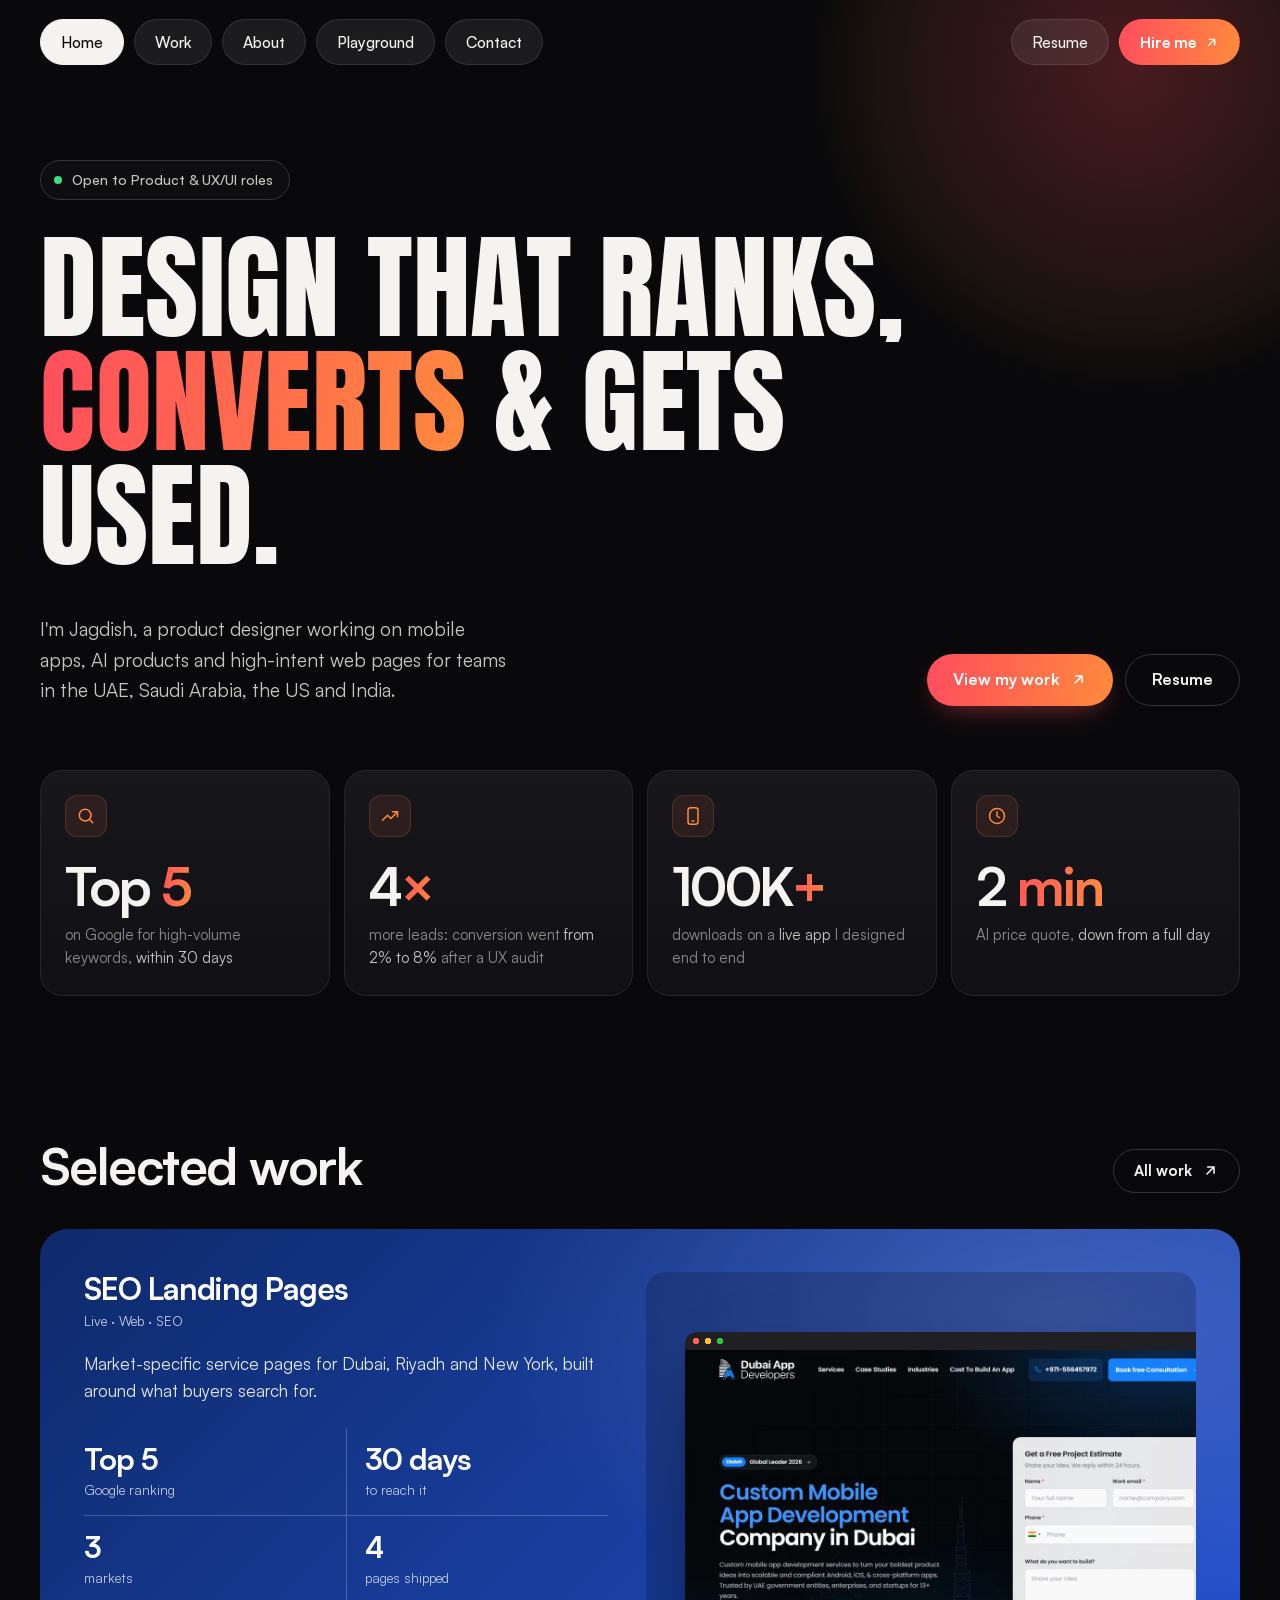
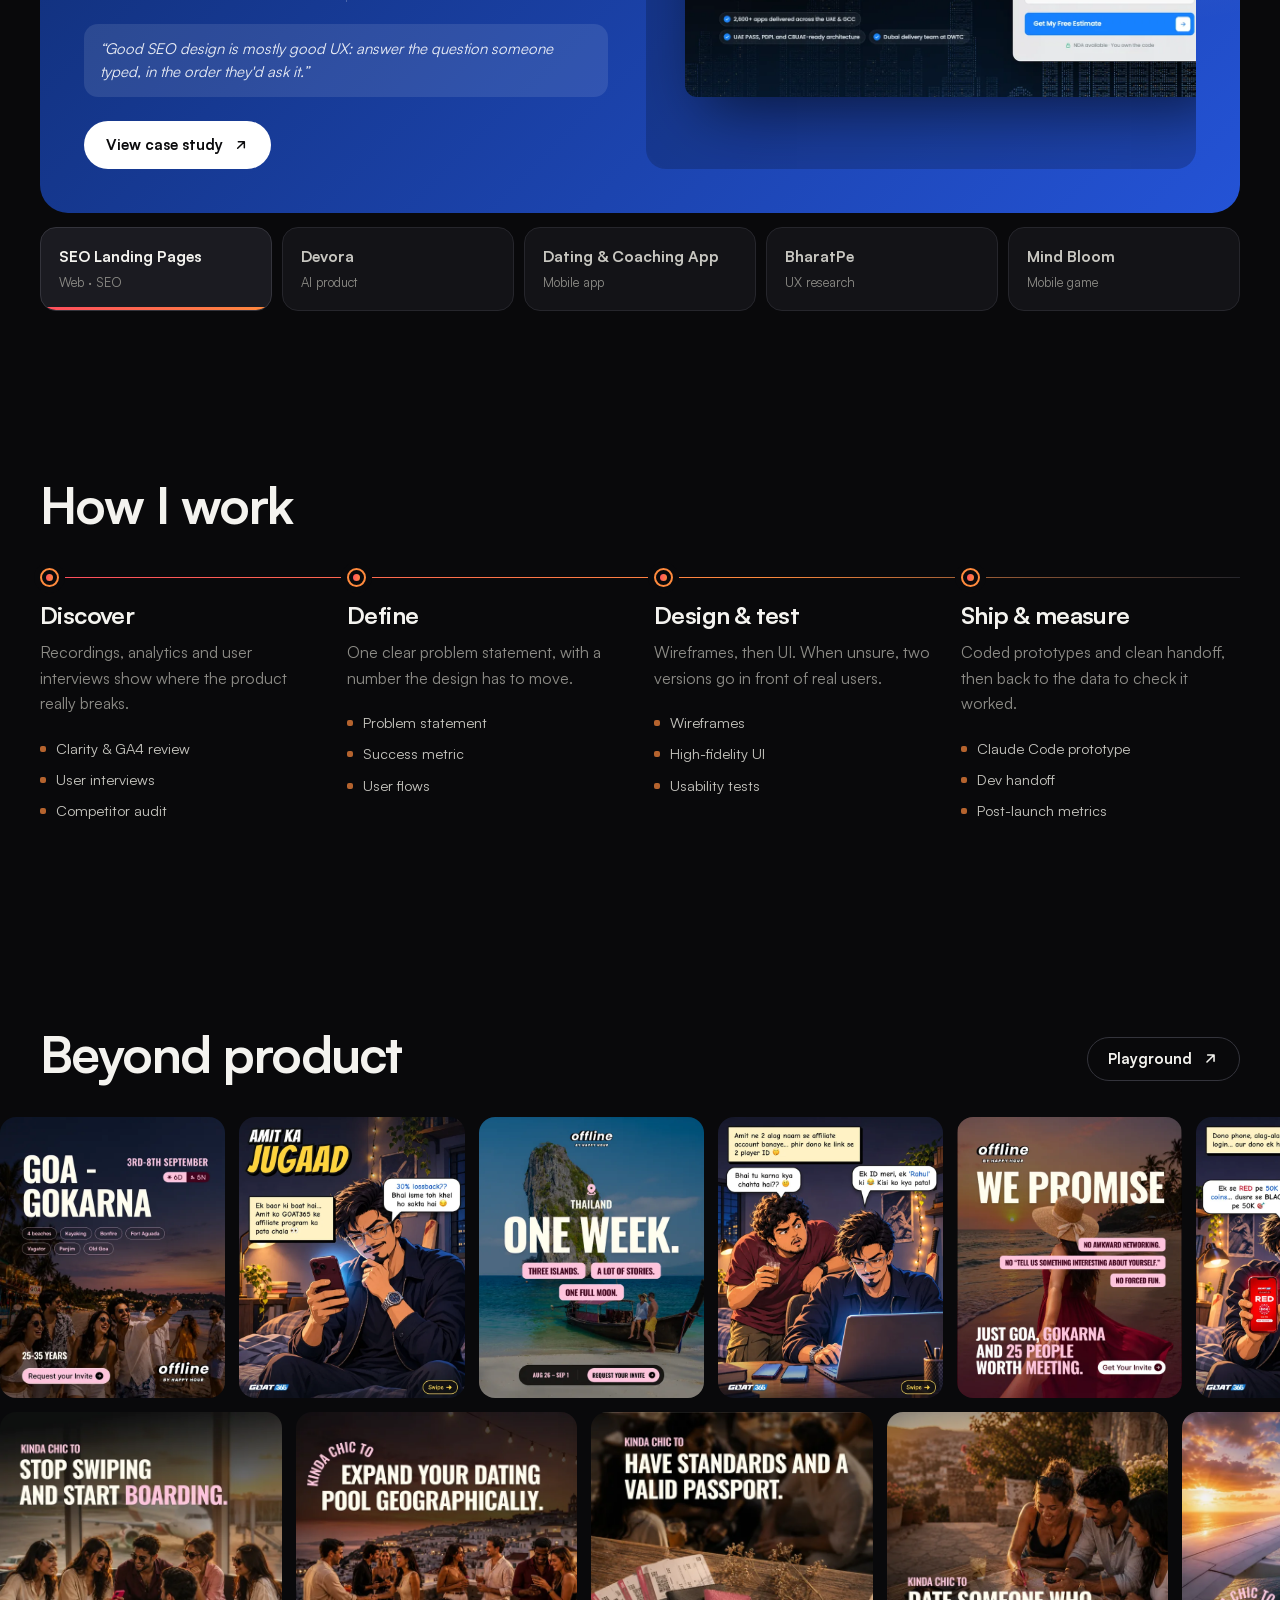
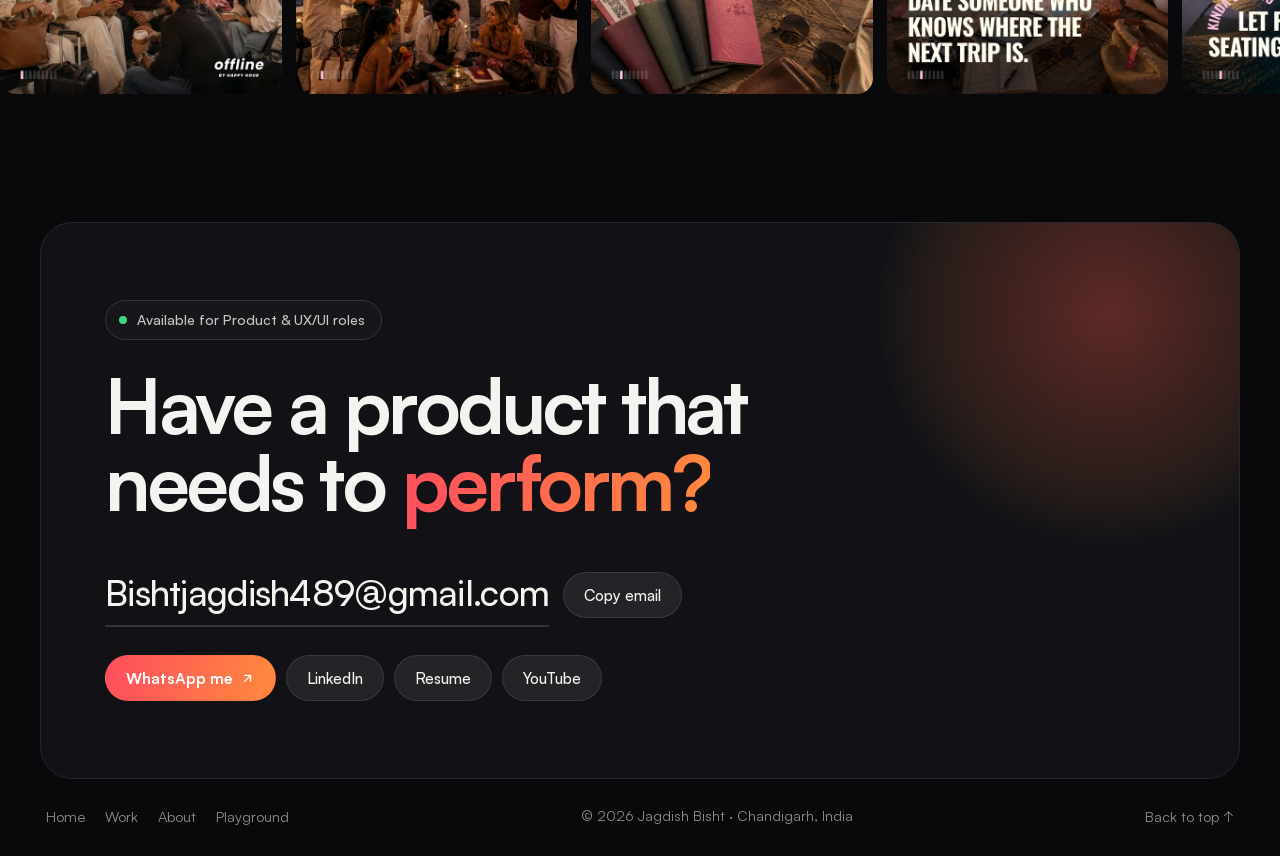
==== commit 2713f3b6: "Portfolio refresh: new case showcase, pill header, footer, about page Case cards, process timeline, " ====
--- a/index.html
+++ b/index.html
@@ -15,23 +15,26 @@
 <link rel="preconnect" href="https://fonts.googleapis.com">
 <link rel="preconnect" href="https://fonts.gstatic.com" crossorigin>
 <link href="https://fonts.googleapis.com/css2?family=Anton&display=swap" rel="stylesheet">
-<link rel="stylesheet" href="css/main.css?v=5">
+<link rel="stylesheet" href="css/main.css?v=10">
 <script>(function(c,l,a,r,i,t,y){c[a]=c[a]||function(){(c[a].q=c[a].q||[]).push(arguments)};t=l.createElement(r);t.async=1;t.src="https://www.clarity.ms/tag/"+i;y=l.getElementsByTagName(r)[0];y.parentNode.insertBefore(t,y);})(window,document,"clarity","script","ybke4p9ocn");</script>
 </head>
 <body>
 <a class="skip" href="#main">Skip to content</a>
 <header class="nav">
   <div class="wrap nav-in">
-    <a href="index.html" class="logo" aria-label="Jagdish Bisht, home"><span class="logo-mark">JB</span><span><b>Jagdish Bisht</b><small>Product Designer</small></span></a>
-    <button class="menu-btn" aria-label="Menu" aria-expanded="false" aria-controls="navLinks"><span></span><span></span></button>
     <nav class="nav-links" id="navLinks" aria-label="Primary">
       <a href="index.html" aria-current="page">Home</a>
       <a href="work.html">Work</a>
       <a href="about.html">About</a>
       <a href="playground.html">Playground</a>
-      <a href="assets/Jagdish-Bisht-Resume.pdf" target="_blank" rel="noopener">Resume</a>
-      <a href="mailto:Bishtjagdish489@gmail.com?subject=Product%20design%20role" class="btn btn-grad btn-sm">Hire me <svg viewBox="0 0 24 24" fill="none" stroke="currentColor" stroke-width="2.2" stroke-linecap="round" stroke-linejoin="round" aria-hidden="true"><path d="M7 17 17 7M8 7h9v9"/></svg></a>
+      <a href="#contact">Contact</a>
+      <span class="nav-mob-cta"><a href="assets/Jagdish-Bisht-Resume.pdf" target="_blank" rel="noopener">Resume</a><a href="https://wa.me/919557765467?text=Hi%20Jagdish%2C%20I%20saw%20your%20portfolio%20and%20would%20like%20to%20talk%20about%20a%20design%20role." target="_blank" rel="noopener">Hire me</a></span>
     </nav>
+    <div class="nav-right">
+      <a href="assets/Jagdish-Bisht-Resume.pdf" target="_blank" rel="noopener" class="pill-link">Resume</a>
+      <a href="https://wa.me/919557765467?text=Hi%20Jagdish%2C%20I%20saw%20your%20portfolio%20and%20would%20like%20to%20talk%20about%20a%20design%20role." target="_blank" rel="noopener" class="pill-link pill-grad">Hire me <svg viewBox="0 0 24 24" fill="none" stroke="currentColor" stroke-width="2.2" stroke-linecap="round" stroke-linejoin="round" aria-hidden="true"><path d="M7 17 17 7M8 7h9v9"/></svg></a>
+      <button class="menu-btn" aria-label="Menu" aria-expanded="false" aria-controls="navLinks"><span></span><span></span></button>
+    </div>
   </div>
 </header>
 <main id="main">
@@ -52,125 +55,171 @@
         <a href="assets/Jagdish-Bisht-Resume.pdf" target="_blank" rel="noopener" class="btn btn-line">Resume</a>
       </div>
     </div>
-    <div class="impact rv rv-d2" aria-label="Impact">
-      <div><small>SEO</small><b>Top 5</b><span>Google ranking for high-volume keywords in 30 days</span></div>
-      <div><small>Conversion</small><b>2%<i>→</i>8%</b><span>Lead conversion after a landing page UX audit</span></div>
-      <div><small>Adoption</small><b>100K+</b><span>Play Store downloads on an app I designed</span></div>
-      <div><small>Speed</small><b>2 min</b><span>AI price quote, down from a full working day</span></div>
+
+    <div class="kpis rv rv-d2" aria-label="Results">
+      <div class="kpi">
+        <span class="kpi-ic"><svg viewBox="0 0 24 24" fill="none" stroke="currentColor" stroke-width="1.8" stroke-linecap="round" stroke-linejoin="round"><circle cx="11" cy="11" r="7"/><path d="m20 20-3.5-3.5"/></svg></span>
+        <b>Top <em>5</em></b>
+        <p>on Google for high-volume keywords, <span>within 30 days</span></p>
+      </div>
+      <div class="kpi">
+        <span class="kpi-ic"><svg viewBox="0 0 24 24" fill="none" stroke="currentColor" stroke-width="1.8" stroke-linecap="round" stroke-linejoin="round"><path d="M3 17l6-6 4 4 8-8"/><path d="M15 7h6v6"/></svg></span>
+        <b>4<em>×</em></b>
+        <p>more leads: conversion went <span>from 2% to 8%</span> after a UX audit</p>
+      </div>
+      <div class="kpi">
+        <span class="kpi-ic"><svg viewBox="0 0 24 24" fill="none" stroke="currentColor" stroke-width="1.8" stroke-linecap="round" stroke-linejoin="round"><rect x="6" y="2" width="12" height="20" rx="3"/><path d="M11 18h2"/></svg></span>
+        <b>100K<em>+</em></b>
+        <p>downloads on a <span>live app</span> I designed end to end</p>
+      </div>
+      <div class="kpi">
+        <span class="kpi-ic"><svg viewBox="0 0 24 24" fill="none" stroke="currentColor" stroke-width="1.8" stroke-linecap="round" stroke-linejoin="round"><circle cx="12" cy="12" r="9"/><path d="M12 7v5l3 2"/></svg></span>
+        <b>2<em> min</em></b>
+        <p>AI price quote, <span>down from a full day</span></p>
+      </div>
     </div>
   </div>
 </section>
 
 <section class="section" id="work">
   <div class="wrap">
-    <div class="sw-head rv">
-      <div><span class="kicker">Selected work</span><h2 style="margin-top:14px">Case studies</h2></div>
-      <p>Four live products, each with what I changed and what it moved.</p>
-    </div>
-
-    <div class="stack">
-      <article class="sc" style="--i:0">
-        <div class="sc-body">
-          <div class="sc-top"><span class="sc-num">01</span><span class="sc-tag live">Live</span><span class="sc-tag">Web · SEO · CRO</span></div>
-          <h3>SEO landing pages that hit Google's top 5</h3>
-          <p>Market-specific service pages for Dubai, Riyadh and New York, built around what buyers actually search for.</p>
-          <div class="sc-stats"><div><b>Top 5</b><span>in 30 days</span></div><div><b>3</b><span>markets</span></div></div>
-          <span class="btn btn-line btn-sm sc-cta">View case study <svg viewBox="0 0 24 24" fill="none" stroke="currentColor" stroke-width="2.2" stroke-linecap="round" stroke-linejoin="round" aria-hidden="true"><path d="M7 17 17 7M8 7h9v9"/></svg></span>
-        </div>
-        <div class="sc-media bg-blue">
-          <div class="web"><img src="assets/img/seo/dubai-hero.webp" alt="Dubai landing page" width="1200" height="750" loading="lazy"></div>
-        </div>
-        <a class="sc-a" href="seo-landing-pages.html" aria-label="View the SEO landing pages case study"></a>
-      </article>
-
-      <article class="sc" style="--i:1">
-        <div class="sc-body">
-          <div class="sc-top"><span class="sc-num">02</span><span class="sc-tag live">Live</span><span class="sc-tag">AI product · B2B</span></div>
-          <h3>Devora: a trusted price in two minutes</h3>
-          <p>An AI pricing assistant. AI runs the conversation, and rules the business owner sets decide the price.</p>
-          <div class="sc-stats"><div><b>2 min</b><span>to an estimate</span></div><div><b>7 of 8</b><span>shared real details</span></div></div>
-          <span class="btn btn-line btn-sm sc-cta">View case study <svg viewBox="0 0 24 24" fill="none" stroke="currentColor" stroke-width="2.2" stroke-linecap="round" stroke-linejoin="round" aria-hidden="true"><path d="M7 17 17 7M8 7h9v9"/></svg></span>
-        </div>
-        <div class="sc-media bg-yellow">
-          <div class="web" style="top:18%"><img src="assets/img/devora/visitor-experience.webp" alt="Devora chat widget" width="1064" height="592" loading="lazy"></div>
-        </div>
-        <a class="sc-a" href="devora.html" aria-label="View the Devora case study"></a>
-      </article>
-
-      <article class="sc" style="--i:2">
-        <div class="sc-body">
-          <div class="sc-top"><span class="sc-num">03</span><span class="sc-tag live">Live · 100K+</span><span class="sc-tag">Mobile · Marketplace</span></div>
-          <h3>A dating coach in your pocket</h3>
-          <p>Both sides of a relationship-coaching marketplace: per-minute expert calls and an AI that helps you reply.</p>
-          <div class="sc-stats"><div><b>100K+</b><span>downloads</span></div><div><b>2</b><span>apps designed</span></div></div>
-          <span class="btn btn-line btn-sm sc-cta">View case study <svg viewBox="0 0 24 24" fill="none" stroke="currentColor" stroke-width="2.2" stroke-linecap="round" stroke-linejoin="round" aria-hidden="true"><path d="M7 17 17 7M8 7h9v9"/></svg></span>
-        </div>
-        <div class="sc-media bg-pink">
-          <img class="ph a" src="assets/img/phones/date-home.png" alt="Home screen" width="604" height="1175" loading="lazy">
-          <img class="ph b" src="assets/img/phones/date-explore.png" alt="Explore experts" width="604" height="1212" loading="lazy">
-        </div>
-        <a class="sc-a" href="dating-app.html" aria-label="View the dating and coaching app case study"></a>
-      </article>
-
-      <article class="sc" style="--i:3">
-        <div class="sc-body">
-          <div class="sc-top"><span class="sc-num">04</span><span class="sc-tag live">Live · 10M+</span><span class="sc-tag">UX research · Fintech</span></div>
-          <h3>BharatPe: earning a shopkeeper's trust</h3>
-          <p>Merchant interviews that shaped QR activation, language switching and payment confirmation.</p>
-          <div class="sc-stats"><div><b>10M+</b><span>app downloads</span></div><div><b>5</b><span>research themes</span></div></div>
-          <span class="btn btn-line btn-sm sc-cta">View case study <svg viewBox="0 0 24 24" fill="none" stroke="currentColor" stroke-width="2.2" stroke-linecap="round" stroke-linejoin="round" aria-hidden="true"><path d="M7 17 17 7M8 7h9v9"/></svg></span>
-        </div>
-        <div class="sc-media bg-mint">
-          <img class="ph a" src="assets/img/phones/bp-activate.png" alt="QR activation" width="604" height="1222" loading="lazy">
-          <img class="ph b" src="assets/img/phones/bp-live.png" alt="QR live" width="604" height="1222" loading="lazy">
-        </div>
-        <a class="sc-a" href="bharatpe.html" aria-label="View the BharatPe research case study"></a>
-      </article>
-    </div>
-
-    <div class="concepts">
-      <a class="cc rv" href="match.html">
-        <div><span class="sc-tag">Concept</span><h4>Match</h4><p>Hiring app for the Gulf: video intros, human decisions.</p></div>
-        <div class="cc-img bg-lilac"><img src="assets/img/match-card.webp" alt="Match app" width="755" height="650" loading="lazy"></div>
-      </a>
-      <a class="cc rv rv-d1" href="mindbloom.html">
-        <div><span class="sc-tag">Concept</span><h4>Mind Bloom</h4><p>A merge puzzle for kids and grandparents alike.</p></div>
-        <div class="cc-img bg-green"><img src="assets/img/mindbloom-card.webp" alt="Mind Bloom game" width="940" height="700" loading="lazy"></div>
-      </a>
+    <div class="head-row rv">
+      <h2 class="h2">Selected work</h2>
+      <a href="work.html" class="btn btn-line btn-sm">All work <svg viewBox="0 0 24 24" fill="none" stroke="currentColor" stroke-width="2.2" stroke-linecap="round" stroke-linejoin="round" aria-hidden="true"><path d="M7 17 17 7M8 7h9v9"/></svg></a>
+    </div>
+    <div class="showcase rv">
+<div class="case c-blue" role="tabpanel" id="cp-seo" data-i="0">
+  <div class="case-body">
+    <div class="case-top"><div><h3>SEO Landing Pages</h3><span class="case-status">Live · Web · SEO</span></div></div>
+    <p class="case-line">Market-specific service pages for Dubai, Riyadh and New York, built around what buyers search for.</p>
+    <div class="case-stats"><div><b>Top 5</b><span>Google ranking</span></div><div><b>30 days</b><span>to reach it</span></div><div><b>3</b><span>markets</span></div><div><b>4</b><span>pages shipped</span></div></div>
+    <blockquote class="case-quote">“Good SEO design is mostly good UX: answer the question someone typed, in the order they'd ask it.”</blockquote>
+    <a class="case-btn" href="seo-landing-pages.html">View case study <svg viewBox="0 0 24 24" fill="none" stroke="currentColor" stroke-width="2.2" stroke-linecap="round" stroke-linejoin="round" aria-hidden="true"><path d="M7 17 17 7M8 7h9v9"/></svg></a>
+  </div>
+  <div class="case-media"><div class="web"><img src="assets/img/seo/dubai-hero.webp" alt="" width="1200" height="750" loading="lazy"></div></div>
+</div>
+<div class="case c-violet" role="tabpanel" id="cp-devora" data-i="1" hidden>
+  <div class="case-body">
+    <div class="case-top"><div><h3>Devora</h3><span class="case-status">Live · AI product</span></div></div>
+    <p class="case-line">An AI pricing assistant. AI runs the conversation, and rules the business owner sets decide the price.</p>
+    <div class="case-stats"><div><b>2 min</b><span>to an estimate</span></div><div><b>7 of 8</b><span>shared real details</span></div><div><b>87%</b><span>felt understood</span></div><div><b>10 min</b><span>URL to live widget</span></div></div>
+    <blockquote class="case-quote">“Good AI design is knowing where AI earns its place: the conversation, not the price.”</blockquote>
+    <a class="case-btn" href="devora.html">View case study <svg viewBox="0 0 24 24" fill="none" stroke="currentColor" stroke-width="2.2" stroke-linecap="round" stroke-linejoin="round" aria-hidden="true"><path d="M7 17 17 7M8 7h9v9"/></svg></a>
+  </div>
+  <div class="case-media"><div class="web"><img src="assets/img/devora/visitor-experience.webp" alt="" width="1064" height="592" loading="lazy"></div></div>
+</div>
+<div class="case c-rose" role="tabpanel" id="cp-dating" data-i="2" hidden>
+  <div class="case-body">
+    <div class="case-top"><div><h3>Dating & Coaching App</h3><span class="case-status">Live · Mobile app</span></div></div>
+    <p class="case-line">Both sides of a relationship-coaching marketplace: per-minute expert calls and an AI reply helper.</p>
+    <div class="case-stats"><div><b>100K+</b><span>downloads</span></div><div><b>2</b><span>apps designed</span></div><div><b>3</b><span>languages in AI helper</span></div><div><b>6</b><span>help categories</span></div></div>
+    <blockquote class="case-quote">“On a marketplace you design two products that have to trust each other.”</blockquote>
+    <a class="case-btn" href="dating-app.html">View case study <svg viewBox="0 0 24 24" fill="none" stroke="currentColor" stroke-width="2.2" stroke-linecap="round" stroke-linejoin="round" aria-hidden="true"><path d="M7 17 17 7M8 7h9v9"/></svg></a>
+  </div>
+  <div class="case-media"><img class="ph a" src="assets/img/phones/date-home.png" alt="" width="604" height="1175" loading="lazy"><img class="ph b" src="assets/img/phones/date-explore.png" alt="" width="604" height="1212" loading="lazy"></div>
+</div>
+<div class="case c-teal" role="tabpanel" id="cp-bharatpe" data-i="3" hidden>
+  <div class="case-body">
+    <div class="case-top"><div><h3>BharatPe</h3><span class="case-status">Live · UX research</span></div></div>
+    <p class="case-line">Merchant research on what a shopkeeper needs before trusting a QR code.</p>
+    <div class="case-stats"><div><b>10M+</b><span>app downloads</span></div><div><b>4.8★</b><span>Play Store rating</span></div><div><b>5</b><span>research themes</span></div><div><b>1</b><span>core flow studied</span></div></div>
+    <blockquote class="case-quote">“The most useful hour of the project was standing behind a counter watching a payment arrive.”</blockquote>
+    <a class="case-btn" href="bharatpe.html">View case study <svg viewBox="0 0 24 24" fill="none" stroke="currentColor" stroke-width="2.2" stroke-linecap="round" stroke-linejoin="round" aria-hidden="true"><path d="M7 17 17 7M8 7h9v9"/></svg></a>
+  </div>
+  <div class="case-media"><img class="ph a" src="assets/img/phones/bp-activate.png" alt="" width="604" height="1222" loading="lazy"><img class="ph b" src="assets/img/phones/bp-live.png" alt="" width="604" height="1222" loading="lazy"></div>
+</div>
+<div class="case c-green" role="tabpanel" id="cp-mindbloom" data-i="4" hidden>
+  <div class="case-body">
+    <div class="case-top"><div><h3>Mind Bloom</h3><span class="case-status">Live on App Store · Mobile game</span></div></div>
+    <p class="case-line">A flower-merge puzzle designed for children and players over 45 at the same time.</p>
+    <div class="case-stats"><div><b>50</b><span>levels</span></div><div><b>5</b><span>worlds</span></div><div><b>6–60+</b><span>player ages</span></div><div><b>1</b><span>daily challenge</span></div></div>
+    <blockquote class="case-quote">“Designing for a child and a grandparent at once made every decision hold up twice.”</blockquote>
+    <a class="case-btn" href="mindbloom.html">View case study <svg viewBox="0 0 24 24" fill="none" stroke="currentColor" stroke-width="2.2" stroke-linecap="round" stroke-linejoin="round" aria-hidden="true"><path d="M7 17 17 7M8 7h9v9"/></svg></a>
+  </div>
+  <div class="case-media"><img class="ph a" src="assets/img/phones/mb-board.png" alt="" width="604" height="1220" loading="lazy"><img class="ph b" src="assets/img/phones/mb-home.png" alt="" width="604" height="1220" loading="lazy"></div>
+</div>
+<div class="ctabs" role="tablist" aria-label="Case studies"><button class="ctab" role="tab" aria-controls="cp-seo" aria-selected="true"><b>SEO Landing Pages</b><span>Web · SEO</span><i></i></button><button class="ctab" role="tab" aria-controls="cp-devora" aria-selected="false"><b>Devora</b><span>AI product</span><i></i></button><button class="ctab" role="tab" aria-controls="cp-dating" aria-selected="false"><b>Dating & Coaching App</b><span>Mobile app</span><i></i></button><button class="ctab" role="tab" aria-controls="cp-bharatpe" aria-selected="false"><b>BharatPe</b><span>UX research</span><i></i></button><button class="ctab" role="tab" aria-controls="cp-mindbloom" aria-selected="false"><b>Mind Bloom</b><span>Mobile game</span><i></i></button></div>
+</div>
+  </div>
+</section>
+
+<section class="section process-sec">
+  <div class="wrap">
+    <div class="head-row rv"><h2 class="h2">How I work</h2></div>
+    <div class="flow rv">
+      <div class="flow-step">
+        <span class="flow-dot"></span>
+        <h3>Discover</h3>
+        <p>Recordings, analytics and user interviews show where the product really breaks.</p>
+        <ul><li>Clarity &amp; GA4 review</li><li>User interviews</li><li>Competitor audit</li></ul>
+      </div>
+      <div class="flow-step">
+        <span class="flow-dot"></span>
+        <h3>Define</h3>
+        <p>One clear problem statement, with a number the design has to move.</p>
+        <ul><li>Problem statement</li><li>Success metric</li><li>User flows</li></ul>
+      </div>
+      <div class="flow-step">
+        <span class="flow-dot"></span>
+        <h3>Design &amp; test</h3>
+        <p>Wireframes, then UI. When unsure, two versions go in front of real users.</p>
+        <ul><li>Wireframes</li><li>High-fidelity UI</li><li>Usability tests</li></ul>
+      </div>
+      <div class="flow-step">
+        <span class="flow-dot"></span>
+        <h3>Ship &amp; measure</h3>
+        <p>Coded prototypes and clean handoff, then back to the data to check it worked.</p>
+        <ul><li>Claude Code prototype</li><li>Dev handoff</li><li>Post-launch metrics</li></ul>
+      </div>
+    </div>
+  </div>
+</section>
+
+<section class="creative-marquee" aria-label="Creative work">
+  <div class="wrap head-row rv">
+    <h2 class="h2">Beyond product</h2>
+    <a href="playground.html" class="btn btn-line btn-sm">Playground <svg viewBox="0 0 24 24" fill="none" stroke="currentColor" stroke-width="2.2" stroke-linecap="round" stroke-linejoin="round" aria-hidden="true"><path d="M7 17 17 7M8 7h9v9"/></svg></a>
+  </div>
+  <div class="cm-row">
+    <div class="cm-track">
+      <img src="assets/img/creative/p1.webp" alt="" loading="lazy"><img src="assets/img/creative/amit1.webp" alt="" loading="lazy"><img src="assets/img/creative/p5.webp" alt="" loading="lazy"><img src="assets/img/creative/amit2.webp" alt="" loading="lazy"><img src="assets/img/creative/p2.webp" alt="" loading="lazy"><img src="assets/img/creative/amit3.webp" alt="" loading="lazy"><img src="assets/img/creative/p3.webp" alt="" loading="lazy"><img src="assets/img/creative/amit4.webp" alt="" loading="lazy"><img src="assets/img/creative/p6.webp" alt="" loading="lazy">
+      <img src="assets/img/creative/p1.webp" alt="" loading="lazy" aria-hidden="true"><img src="assets/img/creative/amit1.webp" alt="" loading="lazy" aria-hidden="true"><img src="assets/img/creative/p5.webp" alt="" loading="lazy" aria-hidden="true"><img src="assets/img/creative/amit2.webp" alt="" loading="lazy" aria-hidden="true"><img src="assets/img/creative/p2.webp" alt="" loading="lazy" aria-hidden="true"><img src="assets/img/creative/amit3.webp" alt="" loading="lazy" aria-hidden="true"><img src="assets/img/creative/p3.webp" alt="" loading="lazy" aria-hidden="true"><img src="assets/img/creative/amit4.webp" alt="" loading="lazy" aria-hidden="true"><img src="assets/img/creative/p6.webp" alt="" loading="lazy" aria-hidden="true">
+    </div>
+  </div>
+  <div class="cm-row rev">
+    <div class="cm-track">
+      <img src="assets/img/creative/s1.webp" alt="" loading="lazy"><img src="assets/img/creative/s2.webp" alt="" loading="lazy"><img src="assets/img/creative/s3.webp" alt="" loading="lazy"><img src="assets/img/creative/s4.webp" alt="" loading="lazy"><img src="assets/img/creative/s5.webp" alt="" loading="lazy"><img src="assets/img/creative/s6.webp" alt="" loading="lazy"><img src="assets/img/creative/s7.webp" alt="" loading="lazy"><img src="assets/img/creative/s8.webp" alt="" loading="lazy"><img src="assets/img/creative/s9.webp" alt="" loading="lazy">
+      <img src="assets/img/creative/s1.webp" alt="" loading="lazy" aria-hidden="true"><img src="assets/img/creative/s2.webp" alt="" loading="lazy" aria-hidden="true"><img src="assets/img/creative/s3.webp" alt="" loading="lazy" aria-hidden="true"><img src="assets/img/creative/s4.webp" alt="" loading="lazy" aria-hidden="true"><img src="assets/img/creative/s5.webp" alt="" loading="lazy" aria-hidden="true"><img src="assets/img/creative/s6.webp" alt="" loading="lazy" aria-hidden="true"><img src="assets/img/creative/s7.webp" alt="" loading="lazy" aria-hidden="true"><img src="assets/img/creative/s8.webp" alt="" loading="lazy" aria-hidden="true"><img src="assets/img/creative/s9.webp" alt="" loading="lazy" aria-hidden="true">
     </div>
   </div>
 </section>
 </main>
-<section class="wrap" style="margin-top:clamp(80px,10vw,130px)">
-  <div class="cta-band rv">
-    <h2>Let's build something people use.</h2>
-    <div><p>Open to full-time Product and UX/UI roles. I usually reply the same day.</p>
-    <div class="row">
-      <a href="mailto:Bishtjagdish489@gmail.com?subject=Product%20design%20role" class="btn btn-white">Email me <svg viewBox="0 0 24 24" fill="none" stroke="currentColor" stroke-width="2.2" stroke-linecap="round" stroke-linejoin="round" aria-hidden="true"><path d="M7 17 17 7M8 7h9v9"/></svg></a>
-      <a href="https://wa.me/919557765467?text=Hi%20Jagdish%2C%20I%20saw%20your%20portfolio%20and%20would%20like%20to%20talk%20about%20a%20design%20role." target="_blank" rel="noopener" class="btn btn-ghost">WhatsApp</a>
-    </div></div>
-  </div>
-</section>
-<footer class="footer" style="margin-top:clamp(60px,8vw,90px)">
-  <div class="wrap">
-    <div class="footer-grid">
-      <div>
-        <h4>Say hello</h4>
-        <p class="footer-big"><a href="mailto:Bishtjagdish489@gmail.com?subject=Product%20design%20role">Bishtjagdish489@gmail.com</a></p>
-        <p class="muted" style="margin-top:12px">+91 95577 65467 · Chandigarh, India</p>
-      </div>
-      <div>
-        <h4>Pages</h4>
-        <ul><li><a href="index.html">Home</a></li><li><a href="work.html">Work</a></li><li><a href="about.html">About</a></li><li><a href="playground.html">Playground</a></li></ul>
-      </div>
-      <div>
-        <h4>Elsewhere</h4>
-        <ul><li><a href="https://www.linkedin.com/in/jagdish-bisht-475baa339/" target="_blank" rel="noopener">LinkedIn ↗</a></li><li><a href="https://wa.me/919557765467?text=Hi%20Jagdish%2C%20I%20saw%20your%20portfolio%20and%20would%20like%20to%20talk%20about%20a%20design%20role." target="_blank" rel="noopener">WhatsApp ↗</a></li><li><a href="https://www.youtube.com/@joybishtux" target="_blank" rel="noopener">YouTube ↗</a></li><li><a href="assets/Jagdish-Bisht-Resume.pdf" target="_blank" rel="noopener">Resume (PDF) ↗</a></li></ul>
-      </div>
-    </div>
-    <div class="footer-bottom"><span>© <span id="year">2026</span> Jagdish Bisht</span><span>Designed &amp; built by me</span></div>
+<footer class="ft" id="contact">
+  <div class="wrap">
+    <div class="ft-card rv">
+      <div class="ft-glow" aria-hidden="true"></div>
+      <span class="pill"><span class="dot" aria-hidden="true"></span>Available for Product &amp; UX/UI roles</span>
+      <h2 class="ft-title">Have a product that<br>needs to <span class="grad-text">perform?</span></h2>
+      <div class="ft-mail">
+        <a href="https://mail.google.com/mail/?view=cm&fs=1&to=Bishtjagdish489%40gmail.com&su=Product%20design%20role" target="_blank" rel="noopener" class="ft-email">Bishtjagdish489@gmail.com</a>
+        <button type="button" class="pill-link copy-email" data-email="Bishtjagdish489@gmail.com">Copy email</button>
+      </div>
+      <div class="ft-actions">
+        <a href="https://wa.me/919557765467?text=Hi%20Jagdish%2C%20I%20saw%20your%20portfolio%20and%20would%20like%20to%20talk%20about%20a%20design%20role." target="_blank" rel="noopener" class="pill-link pill-grad">WhatsApp me <svg viewBox="0 0 24 24" fill="none" stroke="currentColor" stroke-width="2.2" stroke-linecap="round" stroke-linejoin="round" aria-hidden="true"><path d="M7 17 17 7M8 7h9v9"/></svg></a>
+        <a href="https://www.linkedin.com/in/jagdish-bisht-475baa339/" target="_blank" rel="noopener" class="pill-link">LinkedIn</a>
+        <a href="assets/Jagdish-Bisht-Resume.pdf" target="_blank" rel="noopener" class="pill-link">Resume</a>
+        <a href="https://www.youtube.com/@joybishtux" target="_blank" rel="noopener" class="pill-link">YouTube</a>
+      </div>
+    </div>
+    <div class="ft-bottom">
+      <nav class="ft-nav" aria-label="Footer">
+        <a href="index.html">Home</a><a href="work.html">Work</a><a href="about.html">About</a><a href="playground.html">Playground</a>
+      </nav>
+      <span class="ft-meta">© <span id="year">2026</span> Jagdish Bisht · Chandigarh, India</span>
+      <a href="#" class="ft-top" onclick="window.scrollTo({top:0,behavior:'smooth'});return false;">Back to top ↑</a>
+    </div>
   </div>
 </footer>
-<script src="js/main.js?v=5"></script>
+<script src="js/main.js?v=7"></script>
 </body>
 </html>
--- a/css/main.css
+++ b/css/main.css
@@ -579,3 +579,278 @@
 .decision p{color:var(--text-2)}
 .decision .dn{font-family:var(--sans);font-size:13px;font-weight:700;letter-spacing:.12em;background:none;-webkit-background-clip:border-box;background-clip:border-box;color:var(--a2)}
 .decision h3{margin-top:8px !important}
+
+/* =========================================================
+   v7: KPIs, case showcase, process, marquee, about, playground
+   ========================================================= */
+.head-row{display:flex;justify-content:space-between;align-items:flex-end;gap:20px;flex-wrap:wrap;margin-bottom:36px}
+.head-row .h2{margin-top:0}
+.head-note{color:var(--muted);font-size:17px}
+
+/* KPI cards */
+.kpis{margin-top:64px;display:grid;grid-template-columns:repeat(4,1fr);gap:14px}
+.kpi{position:relative;padding:24px 24px 26px;border-radius:22px;background:linear-gradient(180deg,#17171C,#111114);border:1px solid var(--line);overflow:hidden;transition:border-color .3s,transform .4s var(--ease)}
+.kpi::after{content:"";position:absolute;inset:auto -40% -60% auto;width:180px;height:180px;border-radius:50%;background:radial-gradient(closest-side,rgba(255,110,70,.18),transparent);opacity:0;transition:opacity .4s}
+.kpi:hover{border-color:var(--line-2);transform:translateY(-4px)}
+.kpi:hover::after{opacity:1}
+.kpi-ic{display:grid;place-items:center;width:42px;height:42px;border-radius:12px;background:rgba(255,110,70,.1);color:var(--a2);border:1px solid rgba(255,110,70,.2)}
+.kpi-ic svg{width:20px;height:20px}
+.kpi b{display:block;margin-top:22px;font-size:clamp(40px,4.2vw,58px);font-weight:700;letter-spacing:-.05em;line-height:1}
+.kpi b em{font-style:normal;background:var(--grad);-webkit-background-clip:text;background-clip:text;color:transparent}
+.kpi p{margin-top:12px;font-size:15px;line-height:1.5;color:var(--muted)}
+.kpi p span{color:var(--text-2)}
+@media (max-width:980px){.kpis{grid-template-columns:1fr 1fr}}
+@media (max-width:480px){.kpis{gap:10px}.kpi{padding:18px}.kpi b{margin-top:16px;font-size:36px}.kpi p{font-size:13.5px}}
+
+/* Case card (shared by home showcase and work list) */
+.case{position:relative;display:grid;grid-template-columns:minmax(0,1fr) minmax(0,1.05fr);gap:clamp(20px,3vw,40px);padding:clamp(24px,3.4vw,44px);border-radius:28px;color:#fff;overflow:hidden;isolation:isolate}
+.case::before{content:"";position:absolute;inset:0;z-index:-1;background:radial-gradient(80% 90% at 85% 15%,rgba(255,255,255,.16),transparent 60%)}
+.c-blue{background:linear-gradient(135deg,#0E2A6B,#2453D6)}
+.c-violet{background:linear-gradient(135deg,#2A1466,#6A3BE4)}
+.c-rose{background:linear-gradient(135deg,#6E0F2C,#D63A5E)}
+.c-teal{background:linear-gradient(135deg,#053B3A,#0F8A7C)}
+.c-green{background:linear-gradient(135deg,#123D1F,#2E9A4C)}
+.c-indigo{background:linear-gradient(135deg,#1B1F4D,#4D56C9)}
+.case-body{display:flex;flex-direction:column;min-width:0}
+.case-top{display:flex;align-items:center;gap:14px}
+.case-mark{flex:none;display:grid;place-items:center;width:52px;height:52px;border-radius:14px;background:#fff;color:var(--ink);font-weight:900;font-size:17px;letter-spacing:-.02em}
+.case-top h3{font-size:clamp(24px,2.4vw,32px);font-weight:700;letter-spacing:-.03em;line-height:1.1}
+.case-status{display:block;margin-top:4px;font-size:13.5px;color:rgba(255,255,255,.75)}
+.case-line{margin-top:20px;font-size:17px;line-height:1.55;color:rgba(255,255,255,.88);max-width:44ch}
+.case-stats{margin-top:24px;display:grid;grid-template-columns:1fr 1fr}
+.case-stats div{padding:14px 16px 14px 0}
+.case-stats div:nth-child(even){padding-left:18px;border-left:1px solid rgba(255,255,255,.22)}
+.case-stats div:nth-child(-n+2){border-bottom:1px solid rgba(255,255,255,.22)}
+.case-stats b{display:block;font-size:clamp(24px,2.4vw,30px);font-weight:700;letter-spacing:-.03em;line-height:1.1}
+.case-stats span{display:block;margin-top:4px;font-size:13.5px;color:rgba(255,255,255,.72)}
+.case-quote{margin:22px 0 0;padding:14px 16px;border-radius:14px;background:rgba(255,255,255,.1);font-size:15px;font-style:italic;line-height:1.5;color:rgba(255,255,255,.9)}
+.case-btn{margin-top:24px;align-self:flex-start;display:inline-flex;align-items:center;gap:10px;height:48px;padding:0 22px;border-radius:999px;background:#fff;color:var(--ink);font-weight:700;font-size:15px;transition:transform .25s var(--ease),box-shadow .3s}
+.case-btn svg{width:16px;height:16px;transition:transform .3s var(--ease)}
+.case-btn:hover{transform:translateY(-2px);box-shadow:0 12px 30px -12px rgba(0,0,0,.5)}
+.case-btn:hover svg{transform:rotate(45deg)}
+.case-media{position:relative;min-height:360px;border-radius:20px;background:rgba(0,0,0,.18);overflow:hidden}
+.case-media .web{position:absolute;left:7%;right:-8%;top:12%;border-radius:12px;overflow:hidden;box-shadow:0 30px 60px -20px rgba(0,0,0,.6);transition:transform .7s var(--ease)}
+.case-media .web::before{content:"";display:block;height:18px;background:radial-gradient(circle at 11px 9px,#FF5F57 3px,transparent 3.5px),radial-gradient(circle at 23px 9px,#FEBC2E 3px,transparent 3.5px),radial-gradient(circle at 35px 9px,#28C840 3px,transparent 3.5px);background-color:#1F1F24}
+.case-media .ph{position:absolute;width:40%;bottom:-16%;filter:drop-shadow(0 24px 30px rgba(0,0,0,.45));transition:transform .7s var(--ease)}
+.case-media .ph.a{left:8%;transform:rotate(-6deg)}
+.case-media .ph.b{right:8%;bottom:-8%;transform:rotate(6deg)}
+.case-media .duo{position:absolute;left:6%;width:88%;top:50%;transform:translateY(-50%);filter:drop-shadow(0 24px 30px rgba(0,0,0,.45));transition:transform .7s var(--ease)}
+.case:hover .case-media .web{transform:translateY(-8px)}
+.case:hover .case-media .ph.a{transform:rotate(-8deg) translateY(-10px)}
+.case:hover .case-media .ph.b{transform:rotate(8deg) translateY(-10px)}
+.case:hover .case-media .duo{transform:translateY(calc(-50% - 8px))}
+@media (max-width:900px){.case{grid-template-columns:1fr}.case-media{order:-1;min-height:280px}}
+
+/* Showcase tabs */
+.showcase .case[hidden]{display:none}
+.showcase .case{animation:caseIn .6s var(--ease)}
+@keyframes caseIn{from{opacity:0;transform:translateY(14px)}to{opacity:1;transform:none}}
+.ctabs{margin-top:14px;display:grid;grid-template-columns:repeat(5,1fr);gap:10px}
+.ctab{position:relative;text-align:left;padding:16px 18px 18px;border-radius:16px;background:#131317;border:1px solid var(--line);overflow:hidden;transition:border-color .25s,background .25s}
+.ctab b{display:block;font-size:15.5px;font-weight:700;color:var(--text-2)}
+.ctab span{display:block;margin-top:3px;font-size:13px;color:var(--muted)}
+.ctab i{position:absolute;left:0;bottom:0;height:3px;width:0;background:var(--grad)}
+.ctab:hover{border-color:var(--line-2)}
+.ctab[aria-selected="true"]{background:#1B1B21;border-color:var(--line-2)}
+.ctab[aria-selected="true"] b{color:var(--text)}
+.ctab[aria-selected="true"] i{animation:tabFill var(--dur,6s) linear forwards}
+.showcase.paused .ctab[aria-selected="true"] i{animation:none;width:100%}
+@keyframes tabFill{to{width:100%}}
+@media (max-width:900px){.ctabs{display:flex;overflow-x:auto;scrollbar-width:none}.ctabs::-webkit-scrollbar{display:none}.ctab{flex:none;min-width:170px}}
+
+/* Work list */
+.case-list{display:grid;gap:22px}
+
+/* Process */
+.process{list-style:none;margin:0;padding:0;display:grid;grid-template-columns:repeat(4,1fr);gap:14px;position:relative}
+.process li{position:relative;padding:26px 24px 28px;border-radius:22px;background:#131317;border:1px solid var(--line);transition:border-color .3s,transform .4s var(--ease)}
+.process li:hover{border-color:var(--line-2);transform:translateY(-4px)}
+.process li:not(:last-child)::after{content:"";position:absolute;top:47px;right:-14px;width:14px;height:2px;background:var(--grad);z-index:1}
+.p-ic{display:grid;place-items:center;width:44px;height:44px;border-radius:12px;background:var(--grad);color:#fff}
+.p-ic svg{width:20px;height:20px}
+.process h3{margin-top:22px;font-size:21px;letter-spacing:-.02em}
+.process p{margin-top:10px;font-size:15.5px;color:var(--muted);line-height:1.55}
+.p-out{margin-top:18px;display:flex;flex-wrap:wrap;gap:6px}
+.p-out span{font-size:12.5px;padding:5px 10px;border-radius:999px;border:1px solid var(--line-2);color:var(--text-2)}
+@media (max-width:980px){.process{grid-template-columns:1fr 1fr}.process li::after{display:none}}
+@media (max-width:560px){.process{grid-template-columns:1fr}}
+
+/* Creative marquee */
+.creative-marquee{padding:clamp(64px,8vw,110px) 0 0;overflow:hidden}
+.cm-row{overflow:hidden;margin-top:14px}
+.cm-row:first-of-type{margin-top:0}
+.cm-track{display:flex;gap:14px;width:max-content;animation:cm 60s linear infinite}
+.cm-row.rev .cm-track{animation-direction:reverse;animation-duration:70s}
+.cm-track img{height:clamp(200px,22vw,300px);width:auto;border-radius:16px;flex:none}
+.cm-row:hover .cm-track{animation-play-state:paused}
+@keyframes cm{to{transform:translateX(-50%)}}
+
+/* About: what I do + AI */
+.do-cards{display:grid;grid-template-columns:repeat(3,1fr);gap:14px}
+.do-card{display:flex;flex-direction:column;padding:26px;border-radius:22px;background:#131317;border:1px solid var(--line);transition:border-color .3s,transform .4s var(--ease)}
+.do-card:hover{border-color:var(--line-2);transform:translateY(-4px)}
+.do-card .ic{display:grid;place-items:center;width:46px;height:46px;border-radius:12px;background:var(--grad);color:#fff}
+.do-card .ic svg{width:21px;height:21px}
+.do-card h3{margin-top:22px;font-size:21px}
+.do-card p{margin-top:10px;font-size:15.5px;color:var(--muted);line-height:1.55}
+.do-tags{margin-top:18px;display:flex;flex-wrap:wrap;gap:6px}
+.do-tags span{font-size:12.5px;padding:5px 10px;border-radius:999px;border:1px solid var(--line-2);color:var(--text-2)}
+.do-link{margin-top:auto;padding-top:22px;display:inline-flex;align-items:center;gap:8px;font-size:14.5px;font-weight:700;color:var(--a2)}
+.do-link svg{width:15px;height:15px;transition:transform .3s var(--ease)}
+.do-link:hover svg{transform:translateX(4px)}
+@media (max-width:980px){.do-cards{grid-template-columns:1fr}}
+.ai-intro{font-size:18px;color:var(--text-2);max-width:62ch}
+.ai-flow{margin-top:26px;display:grid;grid-template-columns:1fr 1fr;gap:14px}
+.ai-step{padding:24px;border-radius:20px;background:#131317;border:1px solid var(--line)}
+.ai-step h3{font-size:19px;display:flex;align-items:center;gap:10px}
+.ai-step h3::before{content:"";width:8px;height:8px;border-radius:50%;background:var(--grad)}
+.ai-step p{margin-top:10px;font-size:15.5px;color:var(--muted);line-height:1.55}
+.ai-tools{margin-top:16px;display:flex;flex-wrap:wrap;gap:6px}
+.ai-tools span{font-size:12.5px;font-weight:700;padding:5px 11px;border-radius:999px;background:rgba(255,110,70,.12);color:#FFB08A}
+@media (max-width:760px){.ai-flow{grid-template-columns:1fr}}
+
+/* Playground hero */
+.play-hero-in{display:grid;grid-template-columns:1fr 1fr;gap:32px;align-items:center}
+.play-fan{position:relative;height:clamp(320px,34vw,440px)}
+.play-fan img{position:absolute;width:44%;border-radius:16px;box-shadow:0 30px 60px -20px rgba(0,0,0,.7);transition:transform .6s var(--ease)}
+.play-fan img:nth-child(1){left:4%;top:12%;transform:rotate(-9deg)}
+.play-fan img:nth-child(2){left:30%;top:0;z-index:2;transform:rotate(2deg)}
+.play-fan img:nth-child(3){right:2%;top:22%;width:40%;transform:rotate(10deg)}
+.play-fan:hover img:nth-child(1){transform:rotate(-13deg) translateX(-10px)}
+.play-fan:hover img:nth-child(3){transform:rotate(14deg) translateX(10px)}
+@media (max-width:860px){.play-hero-in{grid-template-columns:1fr}.play-fan{height:300px;margin-top:10px}}
+
+/* Copy email feedback */
+.copy-email.done{background:#fff;color:var(--ink)}
+
+@media (prefers-reduced-motion:reduce){.cm-track{animation:none}.ctab i{animation:none !important}}
+.process-sec{padding-top:clamp(40px,5vw,70px)}
+/* v8 process flow */
+.flow{position:relative;display:grid;grid-template-columns:repeat(4,1fr);gap:28px;padding-top:34px}
+.flow::before{content:"";position:absolute;left:0;right:0;top:9px;height:1px;background:linear-gradient(90deg,var(--a1),var(--a2) 60%,var(--line) 100%)}
+.flow-dot{position:absolute;top:-34px;left:0;width:19px;height:19px;border-radius:50%;background:var(--bg);border:2px solid var(--a2);box-shadow:0 0 0 6px var(--bg)}
+.flow-dot::after{content:"";position:absolute;inset:4px;border-radius:50%;background:var(--grad)}
+.flow-step{position:relative}
+.flow-step h3{font-size:24px;letter-spacing:-.025em}
+.flow-step p{margin-top:12px;font-size:16px;line-height:1.6;color:var(--muted);max-width:30ch}
+.flow-step ul{margin-top:20px;display:grid;gap:8px}
+.flow-step li{font-size:14.5px;color:var(--text-2);padding-left:16px;position:relative}
+.flow-step li::before{content:"";position:absolute;left:0;top:9px;width:6px;height:6px;border-radius:2px;background:var(--a2);opacity:.7}
+@media (max-width:900px){.flow{grid-template-columns:1fr 1fr;row-gap:44px}.flow::before{display:none}.flow-dot{top:-28px}.flow-step{padding-top:0}}
+@media (max-width:520px){.flow{grid-template-columns:1fr}}
+/* v8 experience + education */
+.jobs{display:grid;gap:14px}
+.job{display:grid;grid-template-columns:56px 1fr;gap:20px;padding:24px;border-radius:22px;background:#131317;border:1px solid var(--line);transition:border-color .3s}
+.job:hover{border-color:var(--line-2)}
+.job-logo{width:56px;height:56px;border-radius:14px;object-fit:contain;background:#fff;padding:6px}
+.job-head{display:flex;justify-content:space-between;align-items:flex-start;gap:12px;flex-wrap:wrap}
+.job-head h3{font-size:20px;letter-spacing:-.02em}
+.job-co{margin-top:4px;font-size:15px;color:var(--muted)}
+.job-date{display:inline-flex;align-items:center;gap:8px;padding:6px 12px;border-radius:999px;border:1px solid var(--line-2);font-size:13px;color:var(--text-2);white-space:nowrap}
+.job-wins{margin-top:16px;display:grid;gap:8px}
+.job-wins li{position:relative;padding-left:18px;font-size:15.5px;color:var(--text-2);line-height:1.5}
+.job-wins li::before{content:"";position:absolute;left:0;top:9px;width:6px;height:6px;border-radius:2px;background:var(--a2)}
+.job-wins b{color:var(--text)}
+@media (max-width:560px){.job{grid-template-columns:1fr;gap:14px}}
+.edu{display:grid;grid-template-columns:repeat(3,1fr);gap:14px}
+.edu-card{position:relative;padding:24px;border-radius:22px;background:#131317;border:1px solid var(--line)}
+.edu-ic{display:grid;place-items:center;width:44px;height:44px;border-radius:12px;background:rgba(255,110,70,.1);border:1px solid rgba(255,110,70,.2);color:var(--a2)}
+.edu-ic svg{width:21px;height:21px}
+.edu-year{position:absolute;top:28px;right:24px;font-size:13px;color:var(--muted)}
+.edu-card h3{margin-top:20px;font-size:18px}
+.edu-card p{margin-top:6px;font-size:14.5px;color:var(--muted);line-height:1.5}
+@media (max-width:860px){.edu{grid-template-columns:1fr}}
+.job-logo{padding:0;object-fit:cover}
+/* v8 case study hero */
+.cs-hero{padding:140px 0 0}
+.csh{display:grid;grid-template-columns:minmax(0,1.45fr) minmax(280px,.75fr);gap:clamp(28px,5vw,72px);align-items:end}
+.cs-hero .chips{margin-top:0}
+.cs-hero h1{margin-top:22px;font-size:clamp(36px,4.4vw,60px);line-height:1.06;max-width:18ch}
+.cs-lede{margin-top:18px;font-size:clamp(17px,1.4vw,19px);color:var(--text-2);max-width:52ch}
+.cs-facts{margin:0;padding:6px 22px;border-radius:20px;background:#131317;border:1px solid var(--line);display:block}
+.cs-facts div{display:flex;justify-content:space-between;gap:16px;padding:14px 0;border-bottom:1px solid var(--line)}
+.cs-facts div:last-child{border-bottom:0}
+.cs-facts b{font-size:12px;letter-spacing:.1em;text-transform:uppercase;color:var(--muted);font-weight:700;padding-top:2px;white-space:nowrap}
+.cs-facts span{margin:0;text-align:right;font-size:14.5px;font-weight:500;color:var(--text);line-height:1.45}
+.cs-facts a{text-decoration:underline;text-underline-offset:3px}
+.tldr{margin-top:44px;display:grid;grid-template-columns:repeat(4,1fr);gap:12px;border-top:0}
+.tldr div,.tldr div + div{padding:20px 22px;border:1px solid var(--line);border-radius:18px;background:#131317}
+.tldr b{font-size:clamp(28px,2.8vw,38px)}
+.tldr div:first-child b{background:var(--grad);-webkit-background-clip:text;background-clip:text;color:transparent}
+.tldr span{margin-top:8px;font-size:14px}
+@media (max-width:900px){.csh{grid-template-columns:1fr;align-items:start}.tldr{grid-template-columns:1fr 1fr}}
+.cs-cover{margin-top:14px}
+
+/* v8 case study body components */
+.cs-sec.cs-wide{max-width:none}
+.insights{display:grid;grid-template-columns:repeat(3,1fr);gap:12px}
+.insight{padding:22px;border-radius:18px;background:#131317;border:1px solid var(--line)}
+.ins-ic{display:grid;place-items:center;width:40px;height:40px;border-radius:11px;background:rgba(255,110,70,.1);color:var(--a2)}
+.ins-ic svg{width:19px;height:19px}
+.insight h4{margin-top:16px;font-size:17px;line-height:1.35}
+.insight p{margin-top:8px;font-size:15px !important;color:var(--muted) !important;line-height:1.55}
+@media (max-width:860px){.insights{grid-template-columns:1fr}}
+.features{display:grid;gap:clamp(48px,6vw,80px)}
+.feature{display:grid;grid-template-columns:minmax(0,.8fr) minmax(0,1.2fr);gap:clamp(24px,4vw,64px);align-items:center}
+.feature.flip .feature-text{order:2}
+.feature-text h3{font-size:clamp(22px,2.2vw,30px);letter-spacing:-.03em}
+.feature-text p{margin-top:14px;font-size:17px;line-height:1.65;color:var(--text-2)}
+.feature-text a{text-decoration:underline;text-underline-offset:3px}
+.feature-img{border-radius:22px;padding:clamp(18px,3vw,36px);overflow:hidden}
+.feature-img .shadowed{border-radius:12px;box-shadow:0 30px 60px -24px rgba(0,0,0,.45)}
+@media (max-width:860px){.feature{grid-template-columns:1fr}.feature.flip .feature-text{order:0}}
+.pages-grid{display:grid;grid-template-columns:1fr 1fr;gap:28px 20px}
+.page-card{display:block}
+.page-card .browser-lg{transition:transform .5s var(--ease)}
+.page-card:hover .browser-lg{transform:translateY(-6px)}
+.page-card h4{margin-top:16px;font-size:17px}
+.page-card .live{display:inline-block;margin-top:6px;font-size:14px;font-weight:700;color:var(--a2)}
+@media (max-width:760px){.pages-grid{grid-template-columns:1fr}}
+.case-media .bleed{position:absolute;left:50%;bottom:0;width:min(78%,440px);transform:translateX(-50%);transition:transform .7s var(--ease)}
+.case:hover .case-media .bleed{transform:translateX(-50%) translateY(-8px)}
+.feature.flip{grid-template-columns:minmax(0,1.2fr) minmax(0,.8fr)}
+/* v9 pill header */
+.nav-in{height:84px}
+.nav-links{gap:10px}
+.nav-links a,.pill-link{display:inline-flex;align-items:center;gap:8px;height:46px;padding:0 20px;border-radius:999px;font-size:15.5px;font-weight:500;color:var(--text);background:rgba(255,255,255,.08);border:1px solid rgba(255,255,255,.1);backdrop-filter:blur(14px);-webkit-backdrop-filter:blur(14px);transition:background .25s,color .25s,border-color .25s}
+.nav-links a:hover,.pill-link:hover{background:rgba(255,255,255,.16);color:var(--text)}
+.nav-links a[aria-current="page"]{background:var(--text);color:var(--ink);border-color:var(--text)}
+.nav-right{display:flex;align-items:center;gap:10px}
+.pill-grad{background:var(--grad);border-color:transparent;color:#fff;font-weight:700}
+.pill-grad:hover{background:var(--grad);filter:brightness(1.08)}
+.pill-grad svg{width:15px;height:15px}
+.nav.scrolled{background:rgba(9,9,11,.7)}
+.nav-mob-cta{display:none}
+.csh{grid-template-columns:1fr}
+@media (max-width:880px){
+  .nav-in{justify-content:flex-end}
+  .nav-right .pill-link{display:none}
+  .nav-links{inset:84px 0 auto}
+  .nav-links a{height:auto;padding:14px 16px;font-size:20px;background:none;border:0}
+  .nav-links a[aria-current="page"]{background:var(--card);color:var(--text)}
+  .nav-mob-cta{display:flex;gap:10px;margin-top:10px}
+  .nav-mob-cta a{flex:1;justify-content:center;background:var(--card) !important;border:1px solid var(--line-2) !important;font-size:16px !important}
+  .nav-mob-cta a:last-child{background:var(--grad) !important;border:0 !important;color:#fff}
+}
+/* v10 footer */
+.ft{margin-top:clamp(80px,10vw,130px);padding-bottom:28px}
+.ft-card{position:relative;overflow:hidden;padding:clamp(36px,6vw,80px) clamp(24px,5vw,72px);border-radius:32px;background:#121216;border:1px solid var(--line)}
+.ft-glow{position:absolute;right:-180px;top:-220px;width:620px;height:620px;border-radius:50%;background:radial-gradient(closest-side,rgba(255,90,70,.32),rgba(255,138,61,.08) 60%,transparent 75%);pointer-events:none}
+.ft-title{position:relative;margin-top:26px;font-size:clamp(38px,6vw,84px);font-weight:700;letter-spacing:-.045em;line-height:1}
+.ft-mail{position:relative;margin-top:clamp(28px,4vw,44px);display:flex;flex-wrap:wrap;align-items:center;gap:14px}
+.ft-email{font-size:clamp(20px,2.8vw,36px);font-weight:500;letter-spacing:-.02em;color:var(--text);border-bottom:2px solid var(--line-2);padding-bottom:4px;transition:border-color .3s,color .3s;overflow-wrap:anywhere}
+.ft-email:hover{border-color:var(--a2);color:#fff}
+.ft-actions{position:relative;margin-top:28px;display:flex;flex-wrap:wrap;gap:10px}
+.ft-bottom{margin-top:26px;display:flex;justify-content:space-between;align-items:center;flex-wrap:wrap;gap:14px;padding:0 6px}
+.ft-nav{display:flex;flex-wrap:wrap;gap:20px}
+.ft-nav a,.ft-top{font-size:14.5px;color:var(--muted);transition:color .2s}
+.ft-nav a:hover,.ft-top:hover{color:var(--text)}
+.ft-meta{font-size:14px;color:var(--muted)}
+.copy-email.done{background:var(--text);color:var(--ink)}
+@media (max-width:640px){.ft-bottom{flex-direction:column;align-items:flex-start}}
+@media (max-width:880px){
+  .nav-links{background:#0B0B0D;backdrop-filter:none;-webkit-backdrop-filter:none;box-shadow:0 30px 60px -20px rgba(0,0,0,.8);padding-bottom:22px}
+  .nav-links a{backdrop-filter:none;-webkit-backdrop-filter:none;color:var(--text)}
+  .menu-open .nav{background:#0B0B0D}
+  .menu-btn{background:rgba(255,255,255,.08);border-color:rgba(255,255,255,.12)}
+}
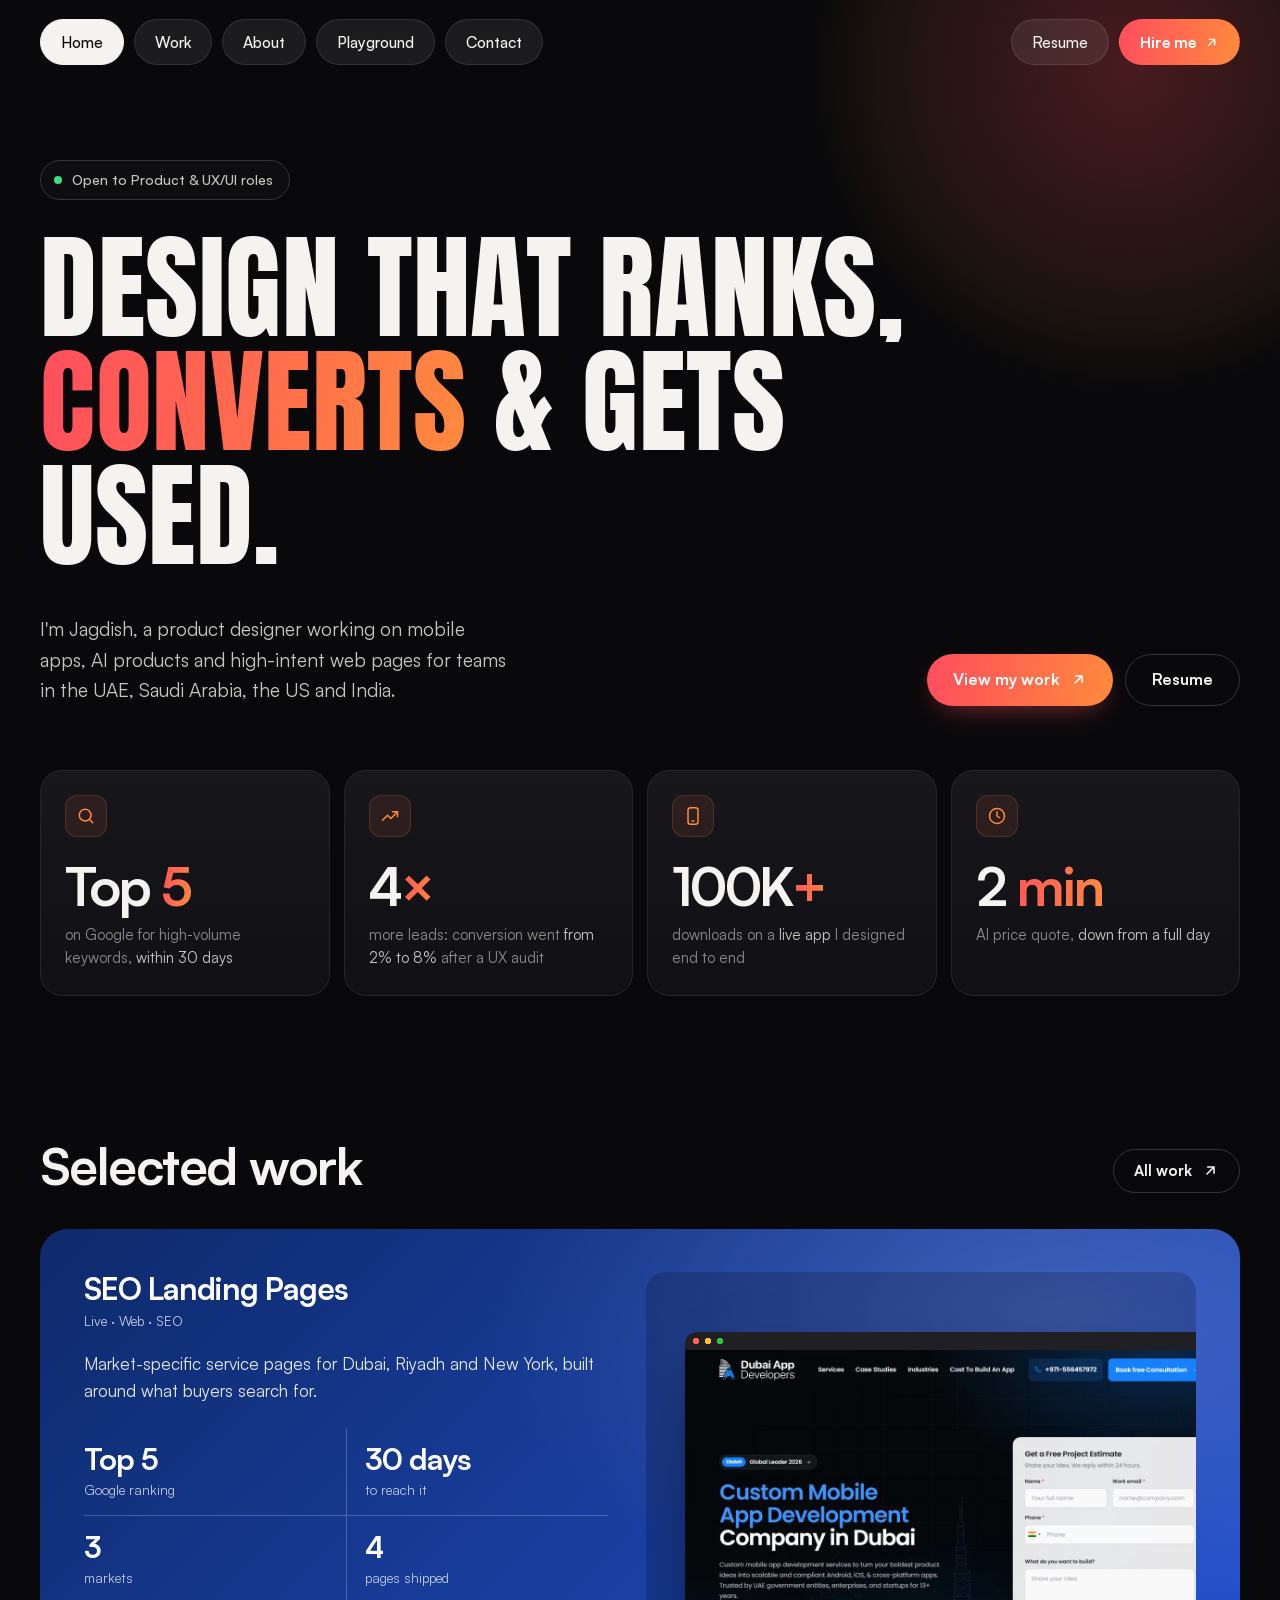
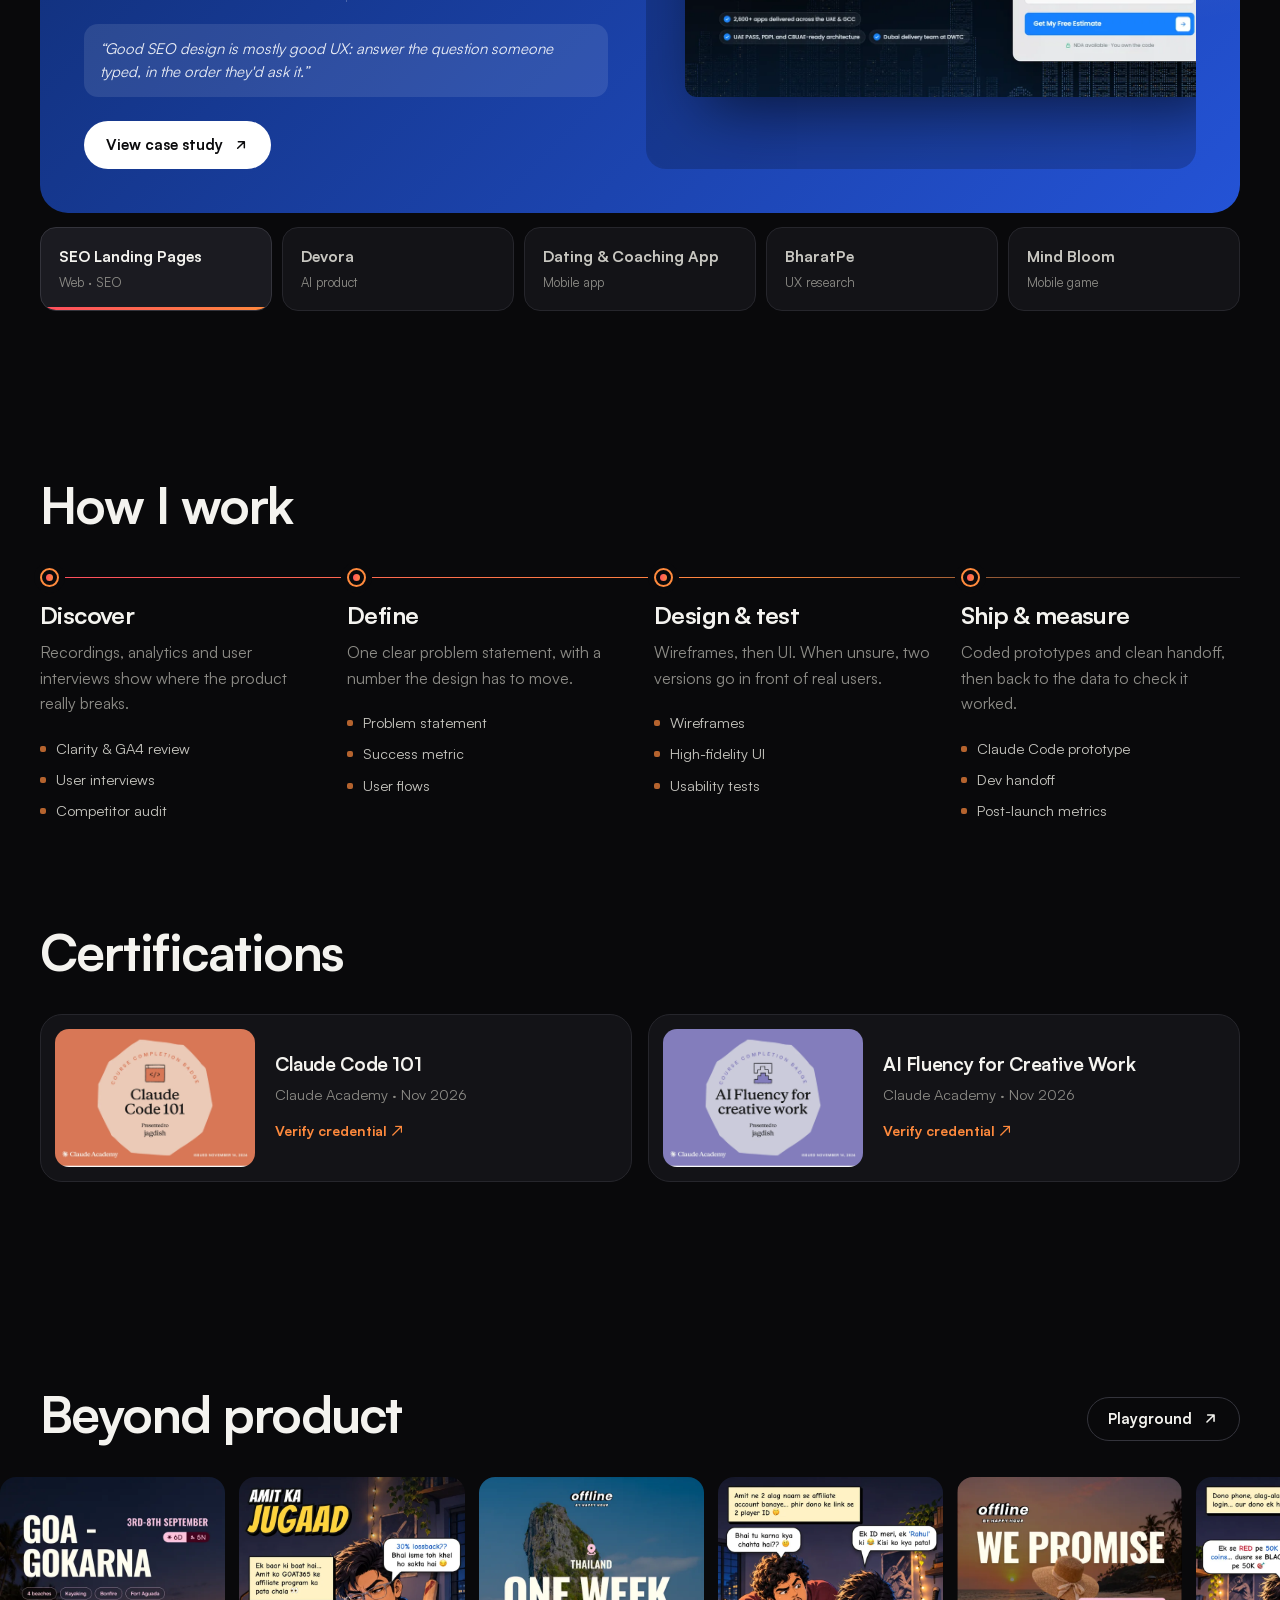
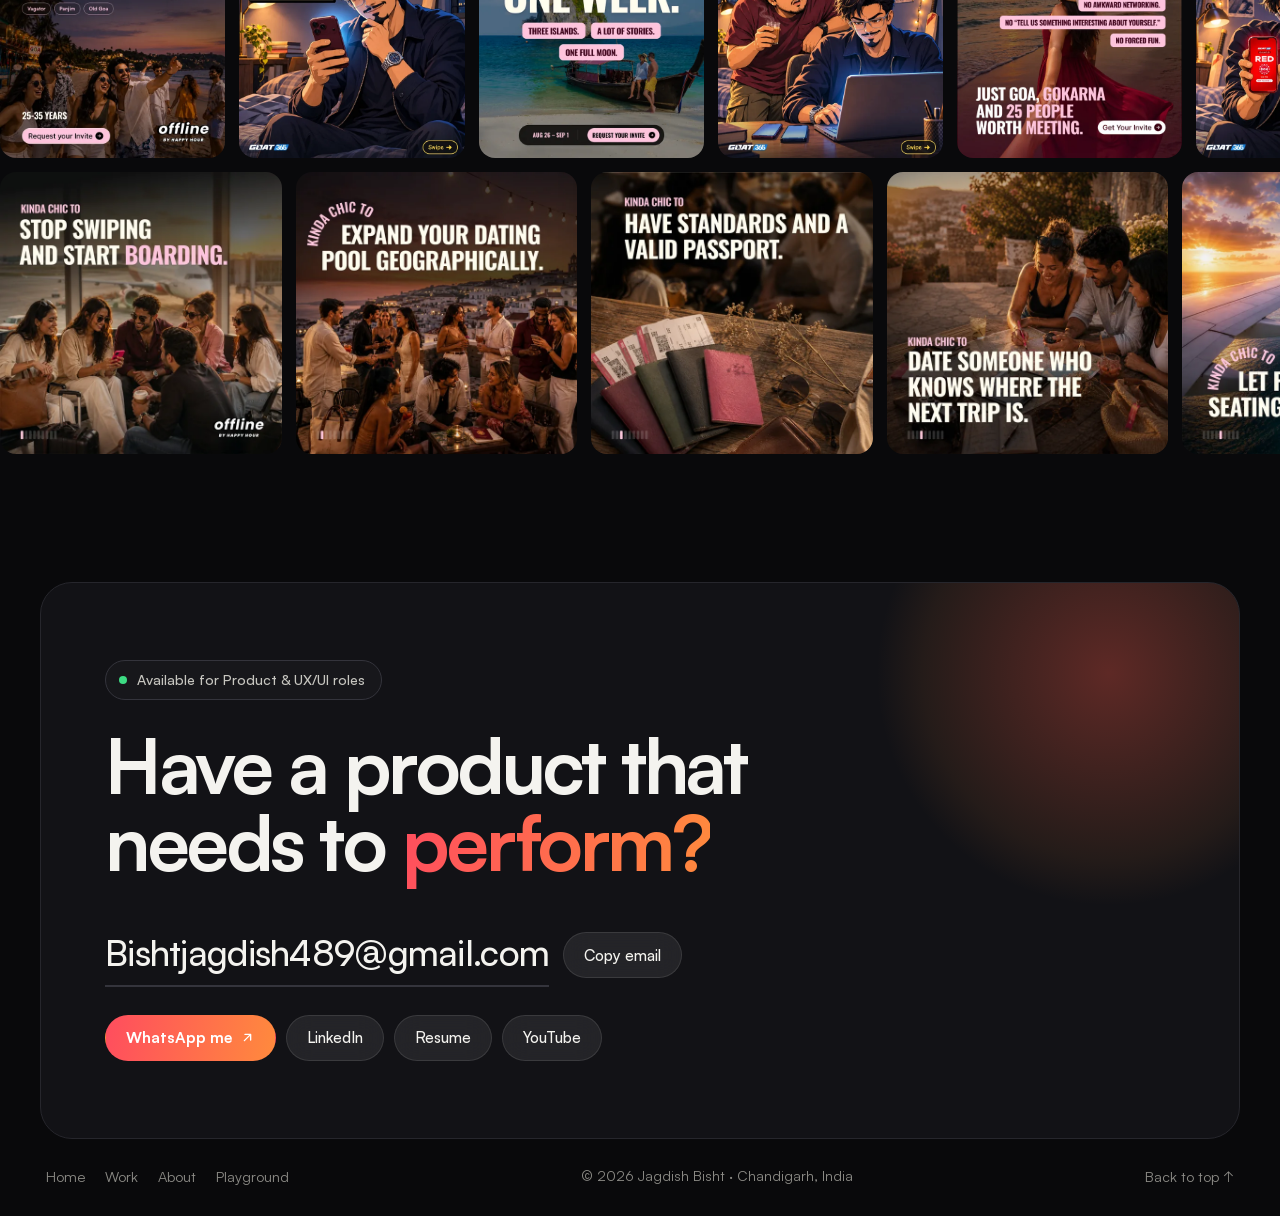
==== commit 52bf1c55: "Add Claude Academy certifications to site and resume Claude Code 101 and AI Fluency for Creative Wor" ====
--- a/index.html
+++ b/index.html
@@ -15,7 +15,7 @@
 <link rel="preconnect" href="https://fonts.googleapis.com">
 <link rel="preconnect" href="https://fonts.gstatic.com" crossorigin>
 <link href="https://fonts.googleapis.com/css2?family=Anton&display=swap" rel="stylesheet">
-<link rel="stylesheet" href="css/main.css?v=10">
+<link rel="stylesheet" href="css/main.css?v=11">
 <script>(function(c,l,a,r,i,t,y){c[a]=c[a]||function(){(c[a].q=c[a].q||[]).push(arguments)};t=l.createElement(r);t.async=1;t.src="https://www.clarity.ms/tag/"+i;y=l.getElementsByTagName(r)[0];y.parentNode.insertBefore(t,y);})(window,document,"clarity","script","ybke4p9ocn");</script>
 </head>
 <body>
@@ -175,6 +175,22 @@
   </div>
 </section>
 
+<section class="section cert-strip" style="padding-top:0">
+  <div class="wrap">
+    <div class="head-row rv"><h2 class="h2">Certifications</h2></div>
+    <div class="certs rv">
+      <a class="cert" href="https://academy.claude.com/verify/276f6bd99337944fa99bf5557a92abf5" target="_blank" rel="noopener">
+        <img src="assets/img/certs/claude-code-101.webp" alt="Claude Code 101 course completion badge from Claude Academy" width="900" height="619" loading="lazy">
+        <div class="cert-body"><h3>Claude Code 101</h3><p>Claude Academy · Nov 2026</p><span class="cert-link">Verify credential ↗</span></div>
+      </a>
+      <a class="cert" href="https://academy.claude.com/verify/e85d30a980da25dd44ad556fc68ff3c9" target="_blank" rel="noopener">
+        <img src="assets/img/certs/ai-fluency-creative.webp" alt="AI Fluency for Creative Work course completion badge from Claude Academy" width="900" height="619" loading="lazy">
+        <div class="cert-body"><h3>AI Fluency for Creative Work</h3><p>Claude Academy · Nov 2026</p><span class="cert-link">Verify credential ↗</span></div>
+      </a>
+    </div>
+  </div>
+</section>
+
 <section class="creative-marquee" aria-label="Creative work">
   <div class="wrap head-row rv">
     <h2 class="h2">Beyond product</h2>
--- a/css/main.css
+++ b/css/main.css
@@ -854,3 +854,13 @@
   .menu-open .nav{background:#0B0B0D}
   .menu-btn{background:rgba(255,255,255,.08);border-color:rgba(255,255,255,.12)}
 }
+/* certifications */
+.certs{display:grid;grid-template-columns:1fr 1fr;gap:16px}
+.cert{display:grid;grid-template-columns:200px 1fr;gap:20px;align-items:center;padding:14px;border-radius:22px;background:#131317;border:1px solid var(--line);transition:border-color .3s,transform .4s var(--ease)}
+.cert:hover{border-color:var(--line-2);transform:translateY(-4px)}
+.cert img{width:100%;border-radius:14px}
+.cert-body h3{font-size:19px;letter-spacing:-.02em;line-height:1.25}
+.cert-body p{margin-top:6px;font-size:14.5px;color:var(--muted)}
+.cert-link{display:inline-block;margin-top:14px;font-size:14px;font-weight:700;color:var(--a2)}
+@media (max-width:860px){.certs{grid-template-columns:1fr}}
+@media (max-width:480px){.cert{grid-template-columns:1fr}}
